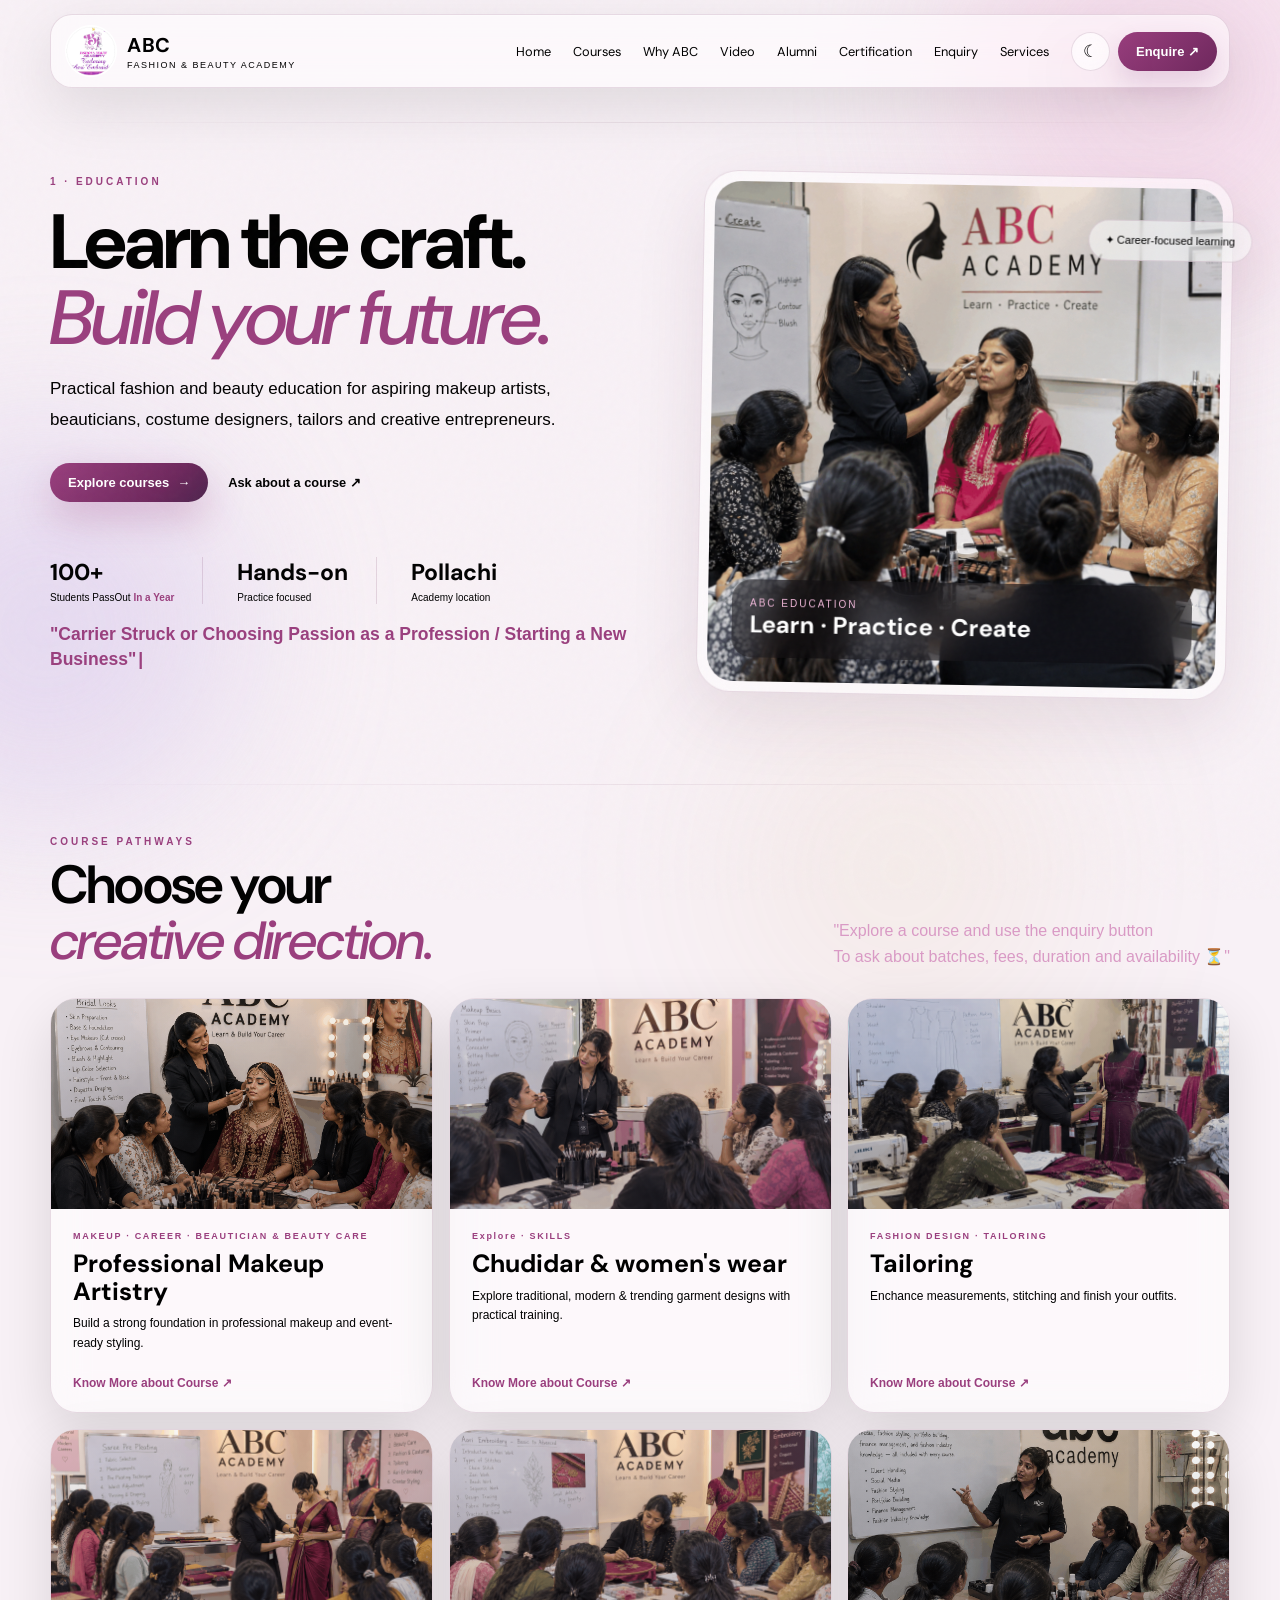
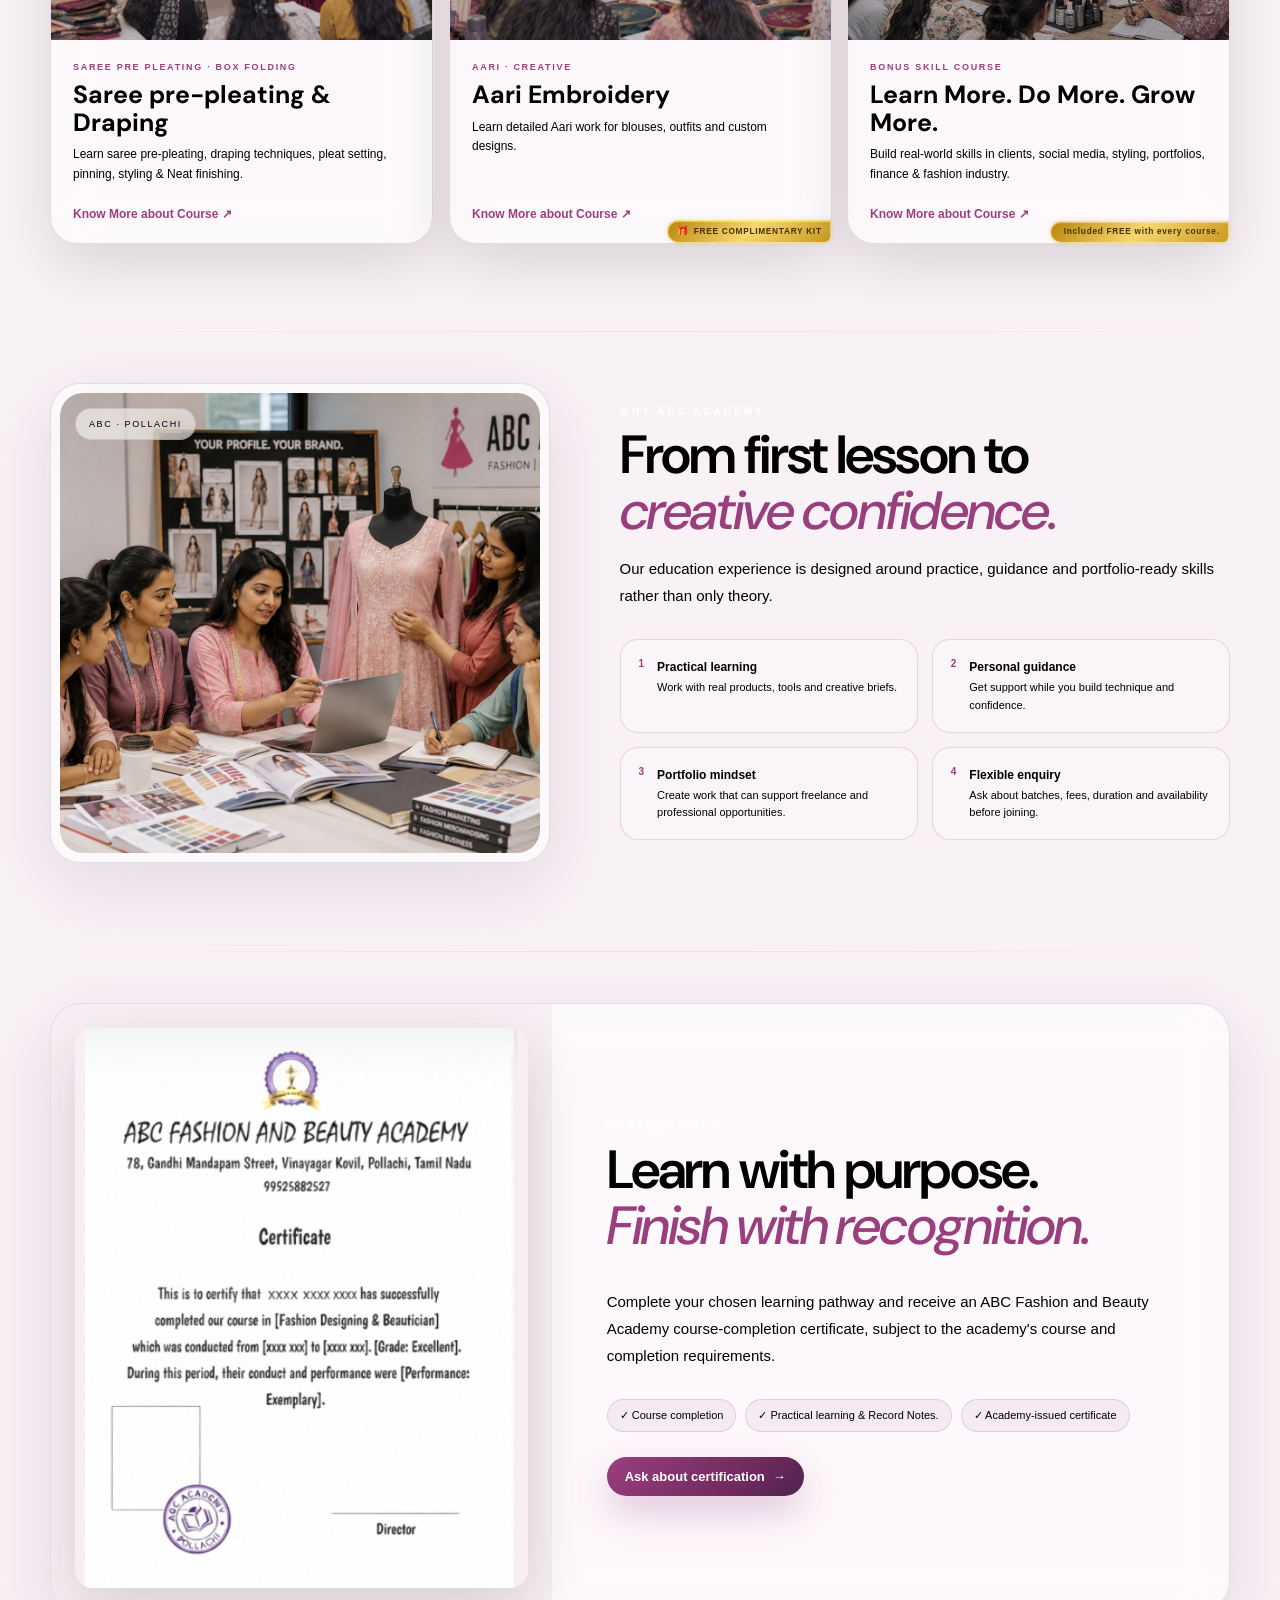
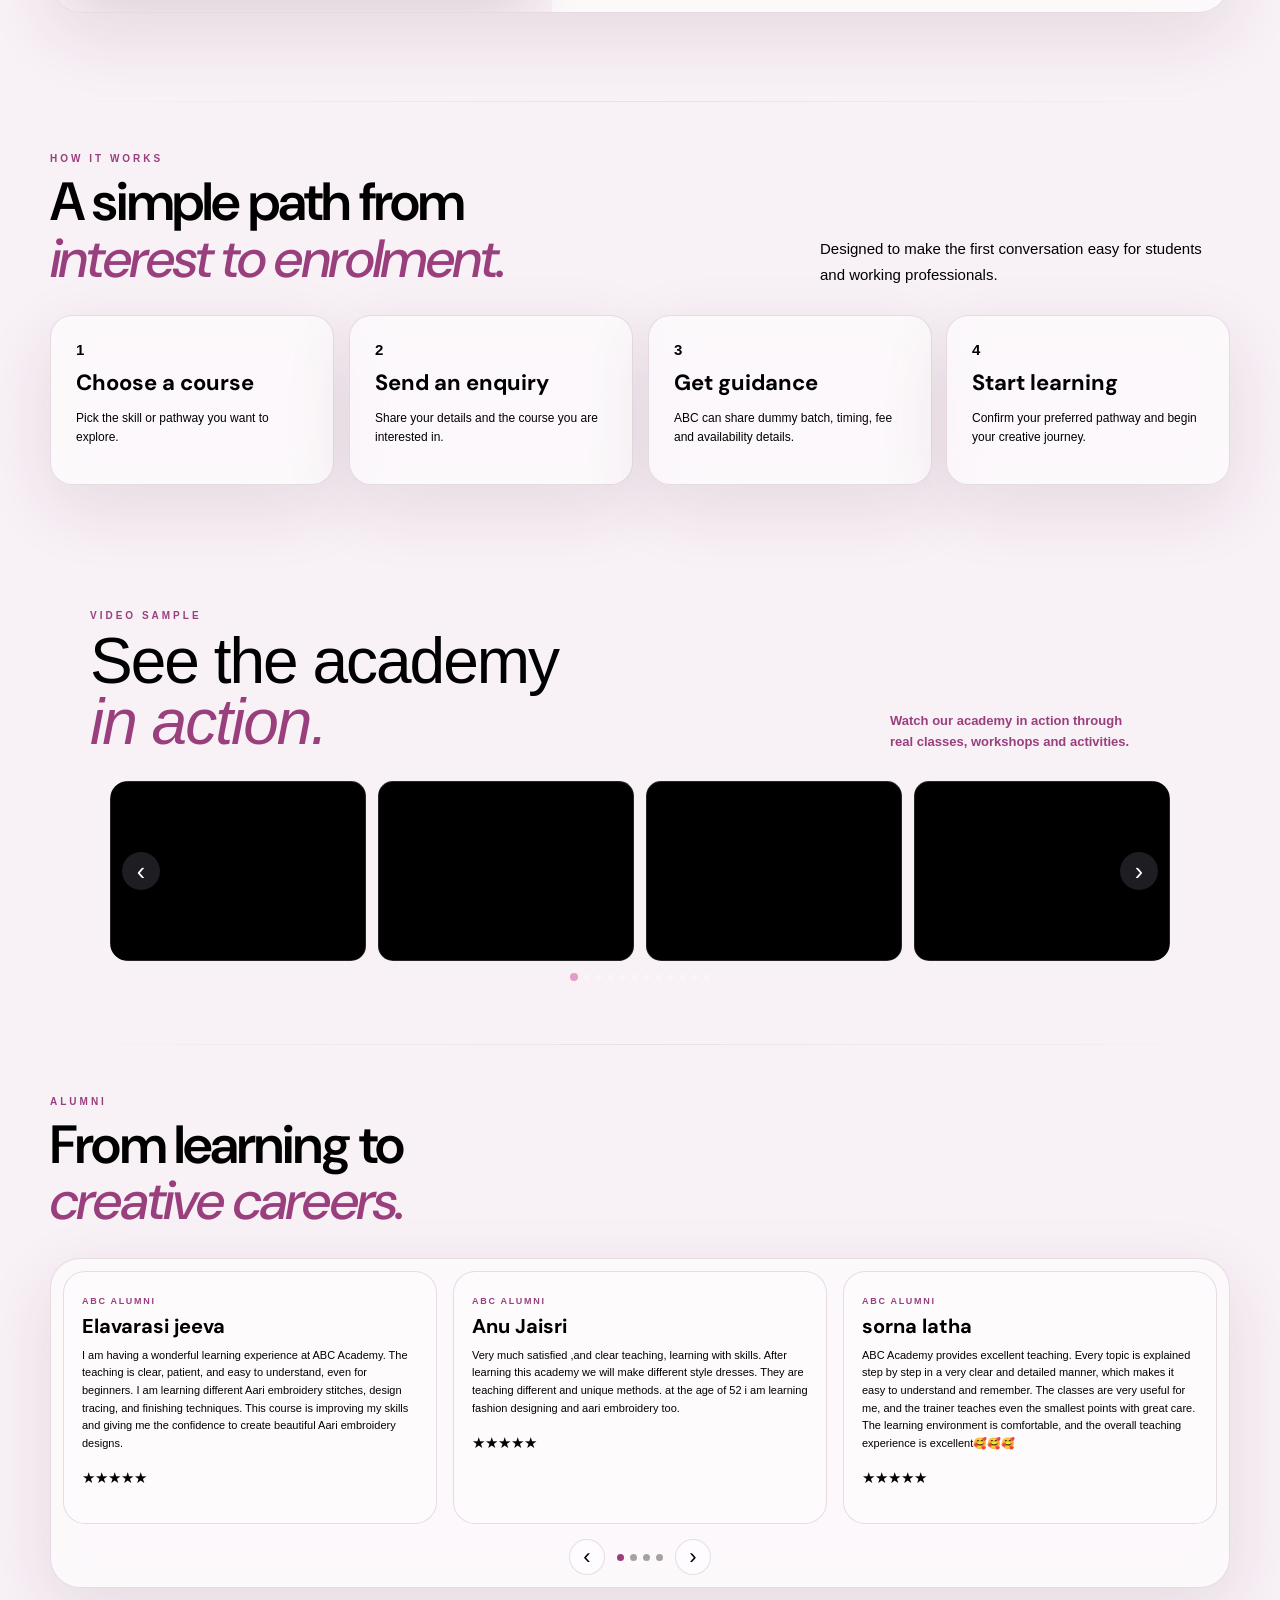
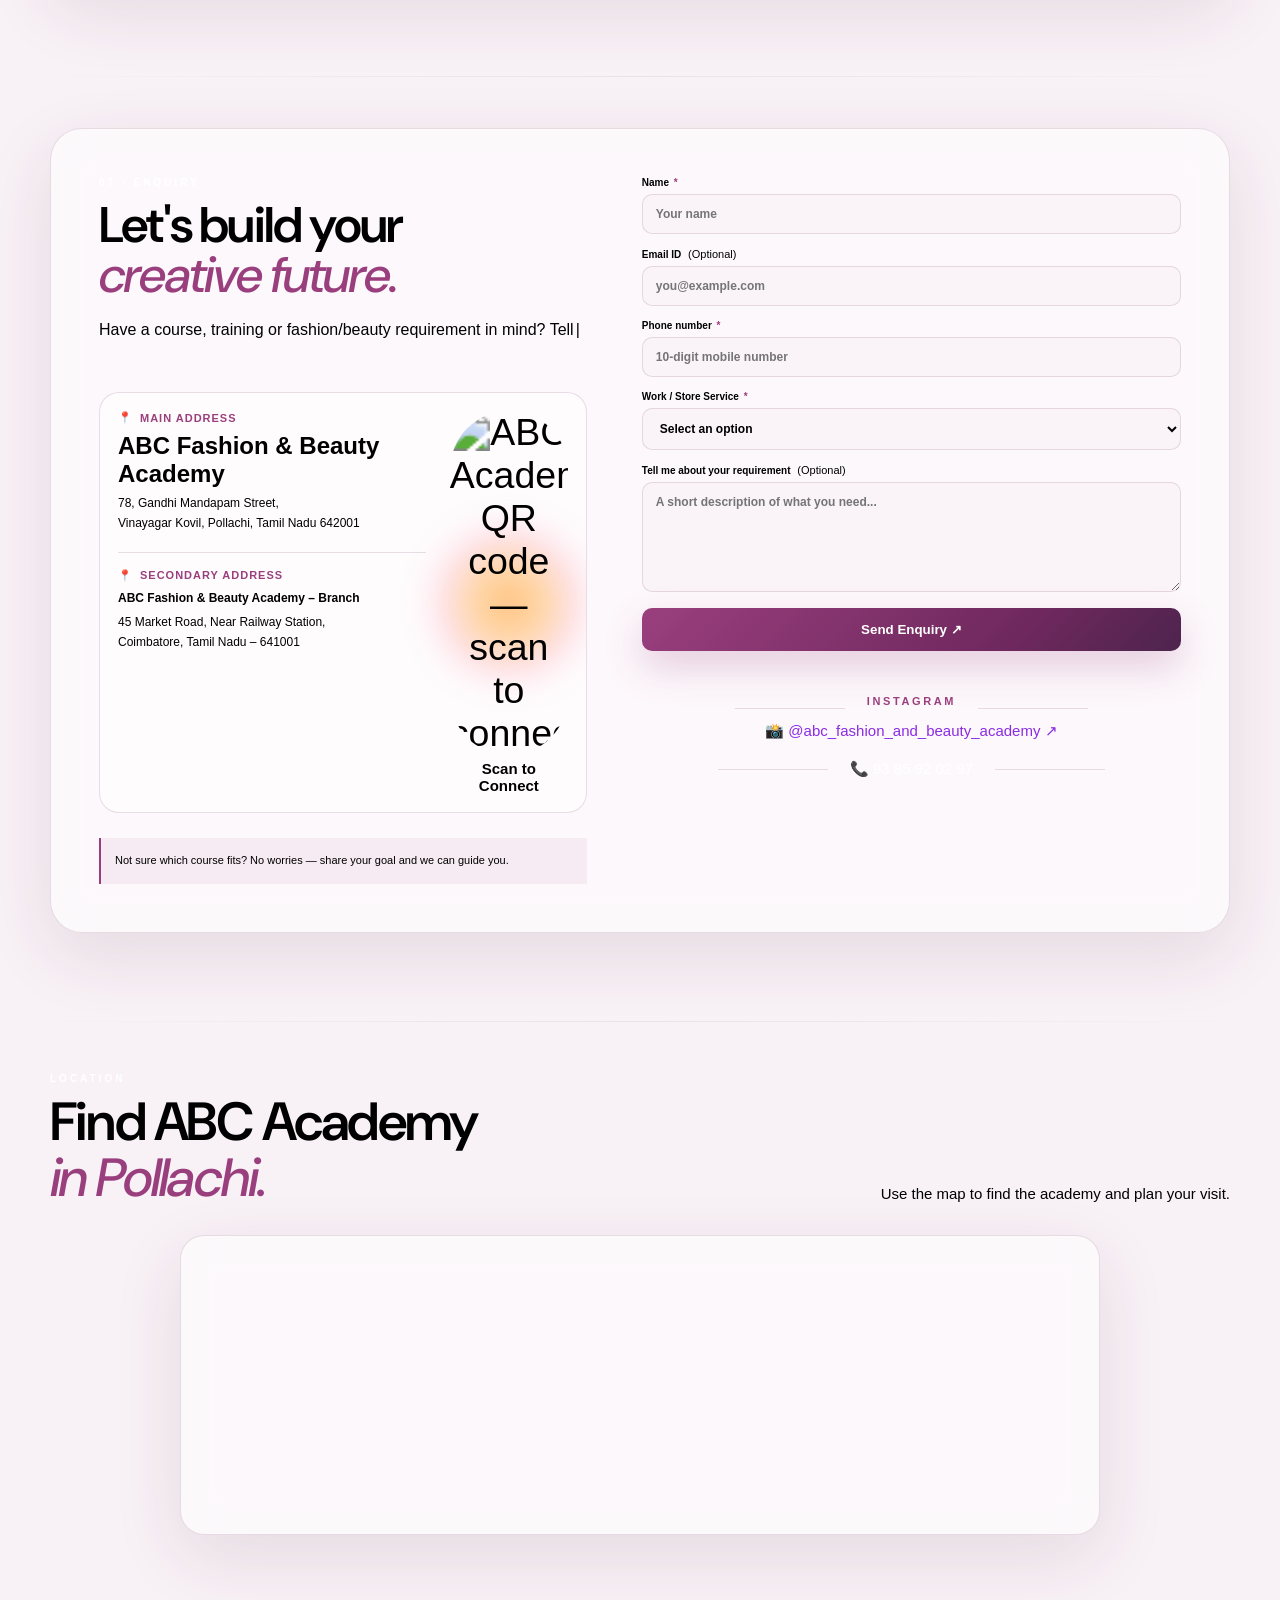
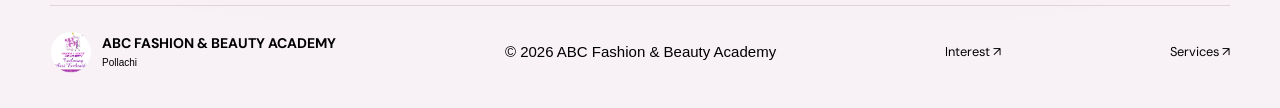
==== education.html @ 19f86902 "Add files via upload" ====
<!DOCTYPE html>
<html lang="en">

<head>
    <meta charset="utf-8" />
    <meta content="width=device-width,initial-scale=1.0" name="viewport" />
    <title>
        ABC Academy | Education &amp; Courses
    </title>
    <meta
        content="ABC Fashion &amp; Beauty Academy education page — courses in makeup, beauty, fashion, tailoring and Aari embroidery."
        name="description" />
    <link href="https://fonts.googleapis.com" rel="preconnect" />
    <link crossorigin="" href="https://fonts.gstatic.com" rel="preconnect" />
    <link
        href="https://fonts.googleapis.com/css2?family=DM+Sans:wght@400;500;600;700&amp;family=Nunito+Sans:wght@400;500;600;700;800&amp;display=swap"
        rel="stylesheet" />
    <link href="assets/style.css" rel="stylesheet" />
    <link href="assets/education.css" rel="stylesheet" />
    <link href="assets/popup.css" rel="stylesheet" />
    <link rel="stylesheet" href="https://cdnjs.cloudflare.com/ajax/libs/animate.css/4.1.1/animate.min.css" />
</head>

<body>
    <div class="orb orb1">
    </div>
    <div class="orb orb2">
    </div>
    <div class="orb orb3">
    </div>
    <div class="grain">
    </div>
    <header class="nav glass">
        <a class="brand" href="index.html">
            <img alt="ABC logo" src="assets/logo.png" />
            <span>
                <b>
                    ABC
                </b>
                <small>
                    FASHION &amp; BEAUTY ACADEMY
                </small>
            </span>
        </a>
        <nav>
            <a href="index.html">
                Home
            </a>
            <a href="#courses">
                Courses
            </a>
            <a href="#why">
                Why ABC
            </a>
            <a href="#video-sample">
                Video
            </a>
            <a href="#alumni">
                Alumni
            </a>
            <a href="#certification">
                Certification
            </a>
            <a href="#enquiry">
                Enquiry
            </a>
            <a href="services.html">
                Services
            </a>
        </nav>
        <div class="nav-tools">
            <button class="theme-btn glass" id="themeToggle">
                ☾
            </button>
            <a class="nav-cta" href="#enquiry">
                Enquire ↗
            </a>
            <button aria-expanded="false" aria-label="Open navigation menu" class="menu" id="menu">
                ☰
            </button>
        </div>
    </header>
    <main>
        <section class="edu-hero section reveal visible">
            <div class="edu-copy">
                <div class="eyebrow" id="edHeroEyebrowText">
                    1 · EDUCATION
                </div>
                <h1 id="edHeroTitleText">
                    Learn the craft.
                    <br />
                    <em>
                        Build your future.
                    </em>
                </h1>
                <p id="edHeroTextText">
                    Practical fashion and beauty education for aspiring makeup artists, beauticians, costume designers,
                    tailors and creative entrepreneurs.
                </p>
                <div class="edu-actions">
                    <a class="btn" href="#courses">
                        Explore courses
                        <span>
                            →
                        </span>
                    </a>
                    <a class="text-link" href="#enquiry">
                        Ask about a course ↗
                    </a>
                </div>
                <div class="edu-stats">
                    <div>
                        <strong>
                            100+
                        </strong>
                        <span>
                            Students PassOut
                        </span> <span style="font-size: x-small;font-weight:bold ;color: #9a3f7e;"> In a Year</span>
                    </div>
                    <div>
                        <strong>
                            Hands-on
                        </strong>
                        <span>
                            Practice focused
                        </span>
                    </div>
                    <div>
                        <strong>
                            Pollachi
                        </strong>
                        <span>
                            Academy location
                        </span>
                    </div>
                </div>

                <h3 class="career-typing-heading" aria-live="polite">
                    <span id="careerTypingText"></span><span class="career-typing-cursor" aria-hidden="true">|</span>
                </h3>
            </div>
            <div class="edu-hero-card glass">
                <div class="edu-image-wrap">
                    <img alt="ABC Academy fashion and beauty mentor" src="assets/learn & practice.png" />
                    <div class="image-caption">
                        <span>
                            ABC EDUCATION
                        </span>
                        <b>
                            Learn · Practice · Create
                        </b>
                    </div>
                </div>
                <div class="floating-chip glass">
                    ✦ Career-focused learning
                </div>
            </div>
        </section>
        <section class="section reveal" id="courses">
            <div class="section-head">
                <div>
                    <div class="eyebrow" id="edCourseEyebrowText">
                        COURSE PATHWAYS
                    </div>
                    <h2 id="edCourseTitleText">
                        Choose your
                        <br />
                        <em>
                            creative direction.
                        </em>
                    </h2>
                </div>


                <div class="typing-text">
                    <span id="typing"></span><span class="cursor">"Explore a course and use the enquiry button <br> To
                        ask
                        about batches, fees, duration and availability ⏳"</span>
                </div>
            </div>
            <div class="course-grid" id="courseGrid">
                <article class="course-card glass popup-card scroll-card"
                    data-carousel-images="assets/bridal looks-Ed.png|assets/MakeUp-ED.png|assets/academy-fashion-class.jpg">
                    <div class="course-image">
                        <img alt="Professional Makeup Artistry" loading="lazy" src="assets/bridal looks-Ed.png" />
                    </div>
                    <div class="course-body">
                        <span>
                            MAKEUP · CAREER · BEAUTICIAN & BEAUTY CARE
                        </span>
                        <h3>
                            Professional Makeup Artistry
                        </h3>
                        <p>
                            Build a strong foundation in professional makeup and event-ready styling.
                        </p>
                        <a href="https://wa.me/919385920297?text=Hi%20ABC%20Fashion%20%26%20Beauty%20Academy%2C%20I%20would%20like%20to%20enquire%20about%20the%20course%20Professional%20Makeup%20Artistry."
                            target="_blank">
                            Know More about Course ↗
                        </a>
                    </div>
                    <div class="popup-data" hidden="">
                        <p>
                            ✨ ABC FASHION & BEAUTY ACADEMY ✨
                            💄 BEAUTICIAN COURSE – LEVEL-WISE STRUCTURE 💄

                            Learn Beauty Services, Bridal Mehendi, Hair Styling, Saree Styling & Bridal Makeup from
                            basic to advanced level with practical, step-by-step training.

                            🌸 LEVEL 1 – BASIC BEAUTY SERVICES & BRIDAL MEHENDI

                            Beauty Services
                            • Facial
                            • Threading
                            • Manicure & Pedicure
                            • Waxing
                            • Basic Beauty Techniques
                            • Product & Client Handling

                            Bridal Mehendi
                            • Basic Mehendi Techniques
                            • Basic Patterns & Bridal Elements
                            • Design Practice
                            • Bridal Design Basics

                            🎁 Complimentary: Basic Hair Spa
                            🎯 Goal: Build strong fundamentals in beauty services and bridal mehendi.

                            ✂️ LEVEL 2 – HAIR CUTTING & HAIR STYLING

                            • Baby, Mushroom & Straight Cuts
                            • U, V, Layer & Feather Cuts
                            • Hair Theory & Sectioning
                            • Tool Handling
                            • Dummy & Hands-on Practice
                            • Real Hair Demonstration

                            🎯 Goal: Learn professional hair cutting and styling techniques.

                            👗 LEVEL 3 – SAREE PRE-PLEATING

                            • Saree Pre-Pleating
                            • Pleat Setting
                            • Box Folding
                            • Saree Knowledge
                            • Professional Finishing
                            • Practical Training

                            🎁 Complimentary: Self-Draping & Basic Body Gestures
                            🎯 Goal: Learn neat and professional saree styling.

                            💇‍♀️ LEVEL 4 – BRIDAL HAIR DOS

                            • Bridal Hair Preparation
                            • Traditional & Modern Hairdos
                            • Bun & Braiding Techniques
                            • Hair Accessories & Flower Placement
                            • Bridal Hair Decoration
                            • Hands-on Practice

                            🎯 Goal: Create elegant bridal hairstyles and hairdos.

                            👰 LEVEL 5 – BRIDAL MAKEUP

                            • Basic to Advanced Bridal Makeup
                            • Skin & Base Preparation
                            • Face Correction & Contouring
                            • Eye, Brow & Lip Makeup
                            • Traditional & Modern Bridal Looks
                            • Product & Tool Knowledge
                            • Hands-on Practice

                            🎭 Additional: Theatre & Stage Makeup

                            🎯 Goal: Learn complete professional bridal makeup techniques.

                            ✨ LEARN • PRACTICE • MASTER ✨

                            Theory + Live Demo + Dummy Practice + Hands-on Training

                            Basic → Intermediate → Advanced
                        </p>
                    </div>
                </article>
                <article class="course-card glass popup-card scroll-card"
                    data-carousel-images="assets/MakeUp-ED.png|assets/bridal looks-Ed.png|assets/Aari Image -ED.png">
                    <div class="course-image">
                        <img alt="Beautician &amp; Beauty Care" loading="lazy" src="assets/MakeUp-ED.png" />
                    </div>
                    <div class="course-body">
                        <span>
                            Explore · SKILLS
                        </span>
                        <h3>
                            Chudidar & women's wear
                        </h3>
                        <p>
                            Explore traditional, modern & trending garment designs with practical training.
                        </p>
                        <a href="https://wa.me/919385920297?text=Hi%20ABC%20Fashion%20%26%20Beauty%20Academy%2C%20I%20would%20like%20to%20enquire%20about%20the%20course%20Beautician%20%26%20Beauty%20Care."
                            target="_blank">
                            Know More about Course ↗
                        </a>
                    </div>
                    <div class="popup-data" hidden="">
                        <p>
                            ✨ ABC FASHION & BEAUTY ACADEMY ✨
                            👗 FASHION DESIGNING & TAILORING – GARMENT DESIGNING 👗

                            Explore traditional, modern & trending garment designs with practical training.

                            👗 DESIGN & GARMENT SEGMENTS

                            • Chudidar
                            • Different Neck Designs
                            • Trending Neck Variations
                            • Design Add-ons & Variations
                            • Proper Cutting & Construction
                            • Fitting & Finishing

                            👚 OTHER GARMENTS

                            • Long Frocks
                            • Maxi Dresses
                            • Kids Wear
                            • Traditional & Modern Women's Wear
                            • Pattern, Cutting & Stitching
                            • Finishing Techniques

                            👧 KIDS TRADITIONAL WEAR

                            • Pattu Pavadai
                            • Proper Measurements & Fitting
                            • Traditional Styling
                            • Neat Finishing

                            💎 WHAT MAKES OUR TRAINING DIFFERENT?

                            Learn • Design • Cut • Stitch • Fit • Finish

                            🎯 Goal: Learn practical tailoring and fashion designing skills to confidently create
                            garments for today's fashion trends.
                        </p>
                    </div>
                </article>
                <article class="course-card glass popup-card scroll-card"
                    data-carousel-images="assets/Talioring -ED.png|assets/academy-tailoring.jpg|assets/academy-fashion-class.jpg">
                    <div class="course-image">
                        <img alt="Costume Designing" loading="lazy" src="assets/Talioring -ED.png" />
                    </div>
                    <div class="course-body">
                        <span>
                            FASHION DESIGN · TAILORING
                        </span>
                        <h3>
                            Tailoring
                        </h3>
                        <p>
                            Enchance measurements, stitching and finish your outfits.
                        </p>
                        <a href="https://wa.me/919385920297?text=Hi%20ABC%20Fashion%20%26%20Beauty%20Academy%2C%20I%20would%20like%20to%20enquire%20about%20the%20course%20Costume%20Designing."
                            target="_blank">
                            Know More about Course ↗
                        </a>
                    </div>
                    <div class="popup-data" hidden="">
                        <p>
                            ✨ ABC FASHION & BEAUTY ACADEMY ✨
                            👗 FASHION DESIGNING & TAILORING COURSE 👗
                            Learn Fashion Designing and Tailoring from basic to advanced level with practical,
                            step-by-step training.

                            🧵 LEVEL 1 – BASIC TAILORING
                            • Sewing Machine Handling
                            • Basic Measurements
                            • Cutting & Stitching
                            • Basic Garment Construction
                            • Neat Finishing
                            🎯 Goal: Learn to confidently handle a sewing machine and make basic garments.

                            👗 LEVEL 2 – TOP, CHURIDAR & BOTTOM DESIGNING
                            • Churidar Cutting & Stitching
                            • Different Top Designs
                            • Straight Pant & Normal Pant
                            • Palazzo & Cigarette Pant
                            • Gathering Pant & Patiala
                            • Measurements, Fitting & Finishing
                            🎯 Goal: Learn to create different top, churidar and bottom styles.

                            👚 LEVEL 3 – BLOUSE DESIGNING
                            • Blouse Measurements & Formulas
                            • Basic Drafting & Cutting
                            • Blouse Construction
                            • Different Neck & Sleeve Designs
                            • Princess Cut
                            • Fitting & Finishing
                            • Practice of 10+ Blouse Designs
                            🎯 Goal: Learn complete blouse making from measurement to finishing.

                            👑 LEVEL 4 – ADVANCED BLOUSE & MODERN DESIGNING
                            • Advanced Blouse Designs
                            • Katori & Princess Cut
                            • Modern Neck & Sleeve Designs
                            • Advanced Fitting & Finishing
                            • Corset & Blazer
                            • Shirt & Modern Top Designing
                            • Contemporary Costume Designs
                            🎯 Goal: Learn advanced blouse and modern costume designing.

                            🌟 LEVEL 5 – ADVANCED FASHION DESIGNING
                            • Advanced Costume Designing
                            • Corset, Blazer & Shirt Designing
                            • Modern Top Designing
                            • Advanced Pattern Making
                            • Advanced Cutting & Stitching
                            • Creative Design Development
                            • Professional Finishing
                            🎯 Goal: Develop the skills to independently create advanced garments and modern designs.

                            ✨ Learn • Practice • Design • Create ✨
                        </p>
                    </div>
                </article>
                <article class="course-card glass popup-card scroll-card"
                    data-carousel-images="assets/PP-ED.png|assets/overallAbc.png|assets/academy-fashion-class.jpg">
                    <div class="course-image">
                        <img alt="Tailoring &amp; Garment Making" loading="lazy" src="assets/PP-ED.png" />
                    </div>
                    <div class="course-body">
                        <span>
                            SAREE PRE PLEATING · BOX FOLDING
                        </span>
                        <h3>
                            Saree pre-pleating & Draping
                        </h3>
                        <p>
                            Learn saree pre-pleating, draping techniques, pleat setting, pinning, styling & Neat
                            finishing.
                        </p>
                        <a href="https://wa.me/919385920297?text=Hi%20ABC%20Fashion%20%26%20Beauty%20Academy%2C%20I%20would%20like%20to%20enquire%20about%20the%20course%20Tailoring%20%26%20Garment%20Making."
                            target="_blank">
                            Know More about Course ↗
                        </a>
                    </div>
                    <div class="popup-data" hidden="">
                        <p>
                            ✨ ABC FASHION & BEAUTY ACADEMY ✨
                            👗 SAREE PRE-PLEATING COURSE 👗

                            Learn professional Saree Styling & Pre-Pleating with practical, step-by-step training.

                            🌸 LEVEL 1 – BASIC SAREE PRE-PLEATING
                            ⏳ Duration: 5 Days
                            • Basic Pre-Pleating
                            • Box Folding
                            • Saree Handling & Care
                            • Basic Saree Selection
                            • Practical Practice
                            🎁 Self-Draping & Personal Styling
                            🎯 Goal: Learn saree pre-pleating for personal use.

                            🌺 LEVEL 2 – PROFESSIONAL SAREE PRE-PLEATING
                            ⏳ Duration: 6–7 Days
                            • Advanced Pre-Pleating
                            • Fluffy Pleat Technique
                            • Fabric & Saree Selection
                            • Professional Finishing
                            • Client Handling
                            • Saree Presentation
                            • Hands-on Practice
                            🎯 Goal: Learn professional saree pre-pleating for clients.

                            ✨ COURSE STRUCTURE
                            Level 1 – 5 Days | Basic & Personal Styling
                            Level 2 – 6–7 Days | Professional & Client Styling

                            ✨ Learn • Practice • Style • Master ✨
                        </p>
                    </div>
                </article>

                <article class="course-card glass popup-card scroll-card"
                    data-carousel-images="assets/Aari Image -ED.png|assets/aari 2.png|assets/aari 2.png">

                    <div class="offer-badge">
                        <span class="offer-star">🎁</span>
                        <span>FREE COMPLIMENTARY KIT</span>
                    </div>



                    <div class="course-image">
                        <img alt="Aari Embroidery" loading="lazy" src="assets/Aari Image -ED.png" />
                    </div>

                    <div class="course-body">

                        <span>
                            AARI · CREATIVE
                        </span>

                        <h3>
                            Aari Embroidery
                        </h3>

                        <p>
                            Learn detailed Aari work for blouses,
                            outfits and custom designs.
                        </p>

                        <a href="https://wa.me/919385920297?text=Hi%20ABC%20Fashion%20%26%20Beauty%20Academy%2C%20I%20would%20like%20to%20enquire%20about%20the%20course%20Aari%20Embroidery."
                            target="_blank">
                            Know More about Course ↗
                        </a>

                    </div>

                    <div class="popup-data" hidden>
                        <p>
                            ✨ ABC FASHION & BEAUTY ACADEMY ✨
                            🌸 AARI EMBROIDERY – BASIC TO ADVANCED 🌸
                            🗓️ Duration: 40 Days

                            Learn Aari Embroidery advanced level with 100% hands-on practical training.

                            🧵 WHAT YOU WILL LEARN • Advanced Aari Stitches & Techniques.

                            • Thread, Bead & Stone Work
                            • Zardosi & Cut Work
                            • Sequin & Decorative Work
                            • Bridal Embroidery
                            • Designer Blouse Embroidery
                            • Design Tracing & Placement
                            • Design Combination & Neat Finishing
                            • Advanced Bridal Blouse Work's

                            👩‍🎨 PRACTICAL TRAINING Learn every technique step-by-step through direct practice at the
                            academy.
                            🎁 COMPLIMENTARY MATERIALS practice materials will be provided by the academy.
                            ✨ SPECIAL FOCUS Learn how to plan, design and create work your Own Aari blouse, Bridal Aari
                            blouse, including
                            material selection, design placement and finishing.

                            🌟 WHO CAN JOIN?

                            ✔️ Beginners.
                            ✔️ Students.
                            ✔️ Housewives.
                            ✔️ Tailors.
                            ✔️ Boutique Owners.
                            ✔️ Anyone wanting to learn advanced Aari work.
                            ✔️ Fashion enthusiast.
                            💼 AFTER THE COURSE Use your skills for blouse designing, boutique work, customized orders,
                            home-based work and freelance embroidery.

                            ✨ Learn • Practice • Create • Grow ✨
                        </p>
                    </div>

                </article>

                <article class="course-card glass popup-card scroll-card"
                    data-carousel-images="assets/Addons.png|assets/academy-fashion-class.jpg|assets/overallAbc.png">
                    <div class="offer-badge">
                        <span class="offer-star"></span>
                        <span>Included FREE with every course.</span>
                    </div>
                    <div class="course-image">
                        <img alt="YouTube &amp; Creator Styling" loading="lazy" src="assets/Addons.png" />
                    </div>
                    <div class="course-body">
                        <span>
                            BONUS SKILL COURSE
                        </span>
                        <h3>
                            Learn More. Do More. Grow More.
                        </h3>
                        <p>
                            Build real-world skills in clients, social media, styling, portfolios, finance & fashion
                            industry.
                        </p>
                        <a href="https://wa.me/919385920297?text=Hi%20ABC%20Fashion%20%26%20Beauty%20Academy%2C%20I%20would%20like%20to%20enquire%20about%20the%20course%20YouTube%20%26%20Creator%20Styling."
                            target="_blank">
                            Know More about Course ↗
                        </a>
                    </div>
                    <div class="popup-data" hidden="">
                        <p>
                            Get practical skills in client handling, social media, fashion styling, portfolio building,
                            finance management, and fashion industry knowledge — all included with every course.

                        </p>
                    </div>
                </article>
            </div>
        </section>
        <section class="section why reveal" id="why">
            <div class="why-image glass">
                <img alt="Students learning fashion design at ABC Academy" id="edWhyImage"
                    src="assets/academy-fashion-class.jpg" />
                <div class="why-badge glass">
                    ABC · POLLACHI
                </div>
            </div>
            <div class="why-copy">
                <div class="eyebrow" id="edWhyEyebrowText">
                    WHY ABC ACADEMY
                </div>
                <h2 id="edWhyTitleText">
                    From first lesson to
                    <br />
                    <em>
                        creative confidence.
                    </em>
                </h2>
                <p id="edWhyTextText">
                    Our education experience is designed around practice, guidance and portfolio-ready skills rather
                    than only theory.
                </p>
                <div class="benefit-list" id="benefitList">
                    <div>
                        <b>
                            1
                        </b>
                        <span>
                            <strong>
                                Practical learning
                            </strong>
                            Work with real products, tools and creative briefs.
                        </span>
                    </div>
                    <div>
                        <b>
                            2
                        </b>
                        <span>
                            <strong>
                                Personal guidance
                            </strong>
                            Get support while you build technique and confidence.
                        </span>
                    </div>
                    <div>
                        <b>
                            3
                        </b>
                        <span>
                            <strong>
                                Portfolio mindset
                            </strong>
                            Create work that can support freelance and professional opportunities.
                        </span>
                    </div>
                    <div>
                        <b>
                            4
                        </b>
                        <span>
                            <strong>
                                Flexible enquiry
                            </strong>
                            Ask about batches, fees, duration and availability before joining.
                        </span>
                    </div>
                </div>
            </div>
        </section>
        <section class="section certification reveal" id="certification">
            <div class="certification-card glass">
                <div class="certificate-visual">
                    <img alt="ABC Fashion and Beauty Academy course completion certificate"
                        src="assets/certificates.png" />
                </div>
                <div class="certificate-copy">
                    <div class="eyebrow">
                        CERTIFICATION
                    </div>
                    <h2>
                        Learn with purpose.
                        <br />
                        <em>
                            Finish with recognition.
                        </em>
                    </h2>
                    <p>
                        Complete your chosen learning pathway and receive an ABC Fashion and Beauty Academy
                        course-completion certificate, subject to the academy's course and completion requirements.
                    </p>
                    <div class="certificate-points">
                        <span>
                            ✓ Course completion
                        </span>
                        <span>
                            ✓ Practical learning & Record Notes.
                        </span>
                        <span>
                            ✓ Academy-issued certificate
                        </span>
                    </div>
                    <a class="btn" href="#enquiry">
                        Ask about certification
                        <span>
                            →
                        </span>
                    </a>
                </div>
            </div>
        </section>
        <section class="section process reveal">
            <div class="section-head">
                <div>
                    <div class="eyebrow" id="edProcessEyebrowText">
                        HOW IT WORKS
                    </div>
                    <h2 id="edProcessTitleText">
                        A simple path from
                        <br />
                        <em>
                            interest to enrolment.
                        </em>
                    </h2>
                </div>
                <p id="edProcessDescText">
                    Designed to make the first conversation easy for students and working professionals.
                </p>
            </div>
            <div class="process-grid" id="processGrid">
                <article class="glass scroll-card animate__heartBeat">
                    <b>
                        1
                    </b>
                    <h3>
                        Choose a course
                    </h3>
                    <p>
                        Pick the skill or pathway you want to explore.
                    </p>
                </article>
                <article class="glass scroll-card">
                    <b>
                        2
                    </b>
                    <h3>
                        Send an enquiry
                    </h3>
                    <p>
                        Share your details and the course you are interested in.
                    </p>
                </article>
                <article class="glass scroll-card">
                    <b>
                        3
                    </b>
                    <h3>
                        Get guidance
                    </h3>
                    <p>
                        ABC can share dummy batch, timing, fee and availability details.
                    </p>
                </article>
                <article class="glass scroll-card">
                    <b>
                        4
                    </b>
                    <h3>
                        Start learning
                    </h3>
                    <p>
                        Confirm your preferred pathway and begin your creative journey.
                    </p>
                </article>
            </div>
        </section>


        <section class="video-sample-section">

            <div class="video-section-header">
                <div>
                    <span class="eyebrow" style="color:#9a3f7e">VIDEO SAMPLE</span>

                    <h2 style="color: #000;">
                        See the academy<br>
                        <em style="color: #9a3f7e;">in action.</em>
                    </h2>
                </div>

                <p style="color:#9a3f7e;font-weight:bold">
                    Watch our academy in action through<br>
                    real classes, workshops and activities.
                </p>
            </div>


            <!-- VIDEO CAROUSEL -->
            <div class="video-carousel">

                <button class="video-arrow video-prev" aria-label="Previous">
                    ‹
                </button>

                <div class="video-viewport">

                    <div class="video-track">

                        <div class="video-card">
                            <video autoplay muted loop playsinline preload="auto">
                                <source src="Videos/12f19fa534ab438eb0c47d82778df31c.mp4" type="video/mp4">
                            </video>


                        </div>


                        <div class="video-card">
                            <video autoplay muted loop playsinline preload="auto">
                                <source src="Videos/278241477f924382b1a61113437102c3.mp4" type="video/mp4">
                            </video>


                        </div>


                        <div class="video-card">
                            <video autoplay muted loop playsinline preload="auto">
                                <source src="Videos/45b6816ce1a9436480068ccadbfb47b8(1).mp4" type="video/mp4">
                            </video>


                        </div>


                        <div class="video-card">
                            <video autoplay muted loop playsinline preload="auto">
                                <source src="Videos/558dab3f39974762aa0f8d9621b0f264.mp4" type="video/mp4">
                            </video>


                        </div>


                        <div class="video-card">
                            <video autoplay muted loop playsinline preload="auto">
                                <source src="Videos/5b05b2c1645b4b0c84a7103160083d14.mp4" type="video/mp4">
                            </video>


                        </div>


                        <div class="video-card">
                            <video autoplay muted loop playsinline preload="auto">
                                <source src="Videos/7c98c581494843b2a964936b15eb12b5.mp4" type="video/mp4">
                            </video>


                        </div>


                        <div class="video-card">
                            <video autoplay muted loop playsinline preload="auto">
                                <source src="Videos/d69def738d524cc79903093c4dcd9b47.mp4" type="video/mp4">
                            </video>


                        </div>


                        <div class="video-card">
                            <video autoplay muted loop playsinline preload="auto">
                                <source src="Videos/VID-20260916-WA0010(1).mp4" type="video/mp4">
                            </video>
                        </div>

                        <div class="video-card">
                            <video autoplay muted loop playsinline preload="auto">
                                <source src="Videos/VID-20260917-WA0055.mp4" type="video/mp4">
                            </video>
                        </div>

                        <div class="video-card">
                            <video autoplay muted loop playsinline preload="auto">
                                <source src="Videos/VID-20260917-WA0015(1).mp4" type="video/mp4">
                            </video>
                        </div>

                        <div class="video-card">
                            <video autoplay muted loop playsinline preload="auto">
                                <source src="Videos/VID-20260917-WA0040.mp4" type="video/mp4">
                            </video>
                        </div>

                        <div class="video-card">
                            <video autoplay muted loop playsinline preload="auto">
                                <source src="Videos/VID-20260917-WA0055.mp4" type="video/mp4">
                            </video>
                        </div>

                        <div class="video-card">
                            <video autoplay muted loop playsinline preload="auto">
                                <source src="Videos/VID-20260917-WA0059.mp4" type="video/mp4">
                            </video>
                        </div>
                        <div class="video-card">
                            <video autoplay muted loop playsinline preload="auto">
                                <source src="Videos/VID-20260917-WA0061.mp4" type="video/mp4">
                            </video>
                        </div>
                        <div class="video-card">
                            <video autoplay muted loop playsinline preload="auto">
                                <source src="Videos/VID-20260918-WA0000.mp4" type="video/mp4">
                            </video>
                        </div>

                    </div>

                </div>

                <button class="video-arrow video-next" aria-label="Next">
                    ›
                </button>

            </div>
            <!-- DOTS -->
            <div class="video-dots"></div>

        </section>

        </section>

        <section class="section alumni-section reveal" id="alumni">
            <div class="section-head">
                <div>
                    <div class="eyebrow" id="edAlumniEyebrowText">
                        ALUMNI
                    </div>
                    <h2 id="edAlumniTitleText">
                        From learning to
                        <br />
                        <em>
                            creative careers.
                        </em>
                    </h2>
                </div>

            </div>
            <div class="alumni-carousel glass">
                <div class="alumni-track" id="alumniTrack">
                    <article class="alumni-card">
                        <!-- <img alt="Ananya S." src="assets/profile 1.png" /> -->
                        <div>
                            <span>
                                ABC ALUMNI
                            </span>
                            <h3>
                                Elavarasi jeeva
                            </h3>
                            <p>
                                I am having a wonderful learning experience at ABC Academy. The teaching is clear,
                                patient, and easy to understand, even for beginners. I am learning different Aari
                                embroidery stitches, design tracing, and finishing techniques. This course is improving
                                my skills and giving me the confidence to create beautiful Aari embroidery designs.
                            </p>
                            <br>
                            <div class="star-rating">
                                ★★★★★
                            </div>
                        </div>
                    </article>
                    <article class="alumni-card">
                        <!-- <img alt="Keerthana R." src="assets/profile 2.png" /> -->
                        <div>
                            <span>
                                ABC ALUMNI
                            </span>
                            <h3>
                                Anu Jaisri
                            </h3>

                            <p>
                                Very much satisfied ,and clear teaching, learning with skills. After learning this
                                academy we will make different style dresses. They are teaching different and unique
                                methods. at the age of 52 i am learning fashion designing and aari embroidery too.
                            </p>
                            <br>
                            <div class="star-rating">
                                ★★★★★
                            </div>
                        </div>
                    </article>
                    <article class="alumni-card">
                        <!-- <img alt="Pavithra M." src="assets/profile 3.png" /> -->
                        <div>
                            <span>
                                ABC ALUMNI
                            </span>
                            <h3>
                                sorna latha
                            </h3>
                            <p>
                                ABC Academy provides excellent teaching. Every topic is explained step by step in a very
                                clear and detailed manner, which makes it easy to understand and remember. The classes
                                are very useful for me, and the trainer teaches even the smallest points with great
                                care. The learning environment is comfortable, and the overall teaching experience is
                                excellent🥰🥰🥰
                            </p>
                            <br>
                            <div class="star-rating">
                                ★★★★★
                            </div>
                        </div>
                    </article>
                    <article class="alumni-card">
                        <!-- <img alt="Harini K." src="assets/profile 1.png" /> -->
                        <div>
                            <span>
                                ABC ALUMNI
                            </span>
                            <h3>

                                Jayachitra Vimala
                            </h3>

                            <p>
                                In abc academy I am Frist tailor class stating level tha stitching and cutting class
                                joining tha one of step stitching on tha class. Very line stitching note mam, my mistake
                                cross tha next pcs.But more 3 months basic class complete need tha stitching and cutting
                                very useful class and sucessful class basic class completed. Very week wonderful day on
                                class. My guide tha sadhana mam. Next second class join tha class useful class. Thank
                                you so much mam.
                            </p>
                            <br>
                            <div class="star-rating">
                                ★★★★★
                            </div>
                        </div>
                    </article>
                    <article class="alumni-card">
                        <!-- <img alt="Nivetha P." src="assets/profile 3.png" /> -->
                        <div>
                            <span>
                                ABC ALUMNI
                            </span>
                            <h3>
                                paramesh paramesh
                            </h3>
                            <p>
                                Really learned saree pre pleating very well...they teach very kindly at the same time
                                perfectly... good experience nd my mom blouse stiched very well..my mom satisfied..
                            </p>
                            <br>
                            <div class="star-rating">
                                ★★★★★
                            </div>
                        </div>
                    </article>


                    <article class="alumni-card">
                        <!-- <img alt="Nivetha P." src="assets/profile 3.png" /> -->
                        <div>
                            <span>
                                ABC ALUMNI
                            </span>
                            <h3>
                                Arputha
                            </h3>
                            <p>
                                Really a comfortable place to learn and helps involve in a friendly relationship with
                                our colleges. The best place to gain knowledge more than expected. 🤩
                            </p>
                            <br>
                            <div class="star-rating">
                                ★★★★★
                            </div>
                        </div>
                    </article>
                </div>
                <div class="alumni-controls">
                    <button aria-label="Previous alumni" id="alumniPrev">
                        ‹
                    </button>
                    <div id="alumniDots">
                        <button class="active" data-ai="0">
                        </button>
                        <button data-ai="1">
                        </button>
                        <button data-ai="2">
                        </button>
                    </div>
                    <button aria-label="Next alumni" id="alumniNext">
                        ›
                    </button>
                </div>
            </div>
        </section>
        <section class="section form-section reveal" id="enquiry">
            <div class="form-card glass">
                <div class="form-copy">
                    <div class="eyebrow" id="edEnquiryEyebrowText">
                        07 · ENQUIRY
                    </div>
                    <h2 id="edEnquiryTitleText">
                        Let's build your
                        <br />
                        <em>
                            creative future.
                        </em>
                    </h2>
                    <p class="typing-text">
                        <span id="typingText"></span><span class="cursor">|</span>
                    </p>
                    <div class="academy-location-block" aria-label="ABC Academy addresses and QR code">
                        <div class="academy-location-addresses">
                            <div class="academy-address academy-main-address">
                                <div class="address-label"><span>📍</span> Main Address</div>
                                <h3>ABC Fashion &amp; Beauty Academy</h3>
                                <p>78, Gandhi Mandapam Street,<br>Vinayagar Kovil, Pollachi, Tamil Nadu 642001</p>
                            </div>
                            <div class="academy-address academy-secondary-address">
                                <div class="address-label"><span>📍</span> Secondary Address</div>
                                <h6>ABC Fashion &amp; Beauty Academy – Branch</h6>
                                <p>45 Market Road, Near Railway Station,<br>Coimbatore, Tamil Nadu – 641001</p>
                            </div>
                        </div>
                        <div class="academy-qr qr-wrapper">
                            <img src="/ABC_Academy_Final_Site/assets/ABC Fashion & Beauty Academy 1 QR.png"
                                style="border-radius: 30px;zoom: 250%;" alt="ABC Academy QR code — scan to connect">
                            <strong class="heartbeat" style="font-size: 100%;">Scan to Connect</strong>
                            
                        </div>
                    </div>
                    <div class="form-note">
                        Not sure which course fits? No worries — share your goal and we can guide you.
                    </div>
                </div>





                <form class="abc-enquiry-form" id="enquiryForm" novalidate="">
                    <label>
                        Name
                        <span class="required-mark">
                            *
                        </span>
                        <input name="name" placeholder="Your name" required="" />
                    </label>
                    <label>
                        Email ID
                        <span class="optional-mark">
                            (Optional)
                        </span>
                        <input name="email" placeholder="you@example.com" type="email" />
                    </label>
                    <label>
                        Phone number
                        <span class="required-mark">
                            *
                        </span>
                        <input id="phone" inputmode="numeric" maxlength="10" minlength="10" name="phone"
                            pattern="[0-9]{10}" placeholder="10-digit mobile number" required="" />
                    </label>
                    <label>
                        Work / Store Service
                        <span class="required-mark">
                            *
                        </span>
                        <select name="service" required="">
                            <option value="">
                                Select an option
                            </option>
                            <option>
                                Education / Course
                            </option>
                            <option>
                                Fashion &amp; Beauty Service
                            </option>
                            <option>
                                Bridal Makeup
                            </option>
                            <option>
                                Beautician Service
                            </option>
                            <option>
                                Tailoring
                            </option>
                            <option>
                                Aari Embroidery
                            </option>
                            <option>
                                Kids Fancy Dress &amp; Event Styling
                            </option>
                            
                        </select>
                    </label>
                    <label>
                        Tell me about your requirement
                        <span class="optional-mark">
                            (Optional)
                        </span>
                        <textarea name="message" placeholder="A short description of what you need..."></textarea>
                    </label>
                    <button class="form-submit" type="submit">
                        Send Enquiry
                        <span>
                            ↗
                        </span>
                    </button>
                    <p class="form-status" id="formStatus">
                    </p>
                    <div class="section-head instagram-heading">
                        <div>
                            <div class="eyebrow2">
                                INSTAGRAM
                            </div>
                        </div>
                        <a href="https://www.instagram.com/abc_fashion_and_beauty_academy/"
                            style="text-decoration: none;color:blueviolet" target="_blank" rel="noopener noreferrer">
                            📸 @abc_fashion_and_beauty_academy ↗
                        </a>
                        <br>
                        <div style="padding-top: 20px;">
                            
                            <span>
                                <a style="text-decoration: none;color:white" href="tel:+919385920297">📞 93 85 92 02
                                    97</a>
                            </span>
                        </div>
                    </div>
                </form>

            </div>

        </section>
        <section class="section map-section reveal" id="education-location">
            <div class="section-head">
                <div>
                    <div class="eyebrow">LOCATION</div>
                    <h2>Find ABC Academy<br><em>in Pollachi.</em></h2>
                </div>
                <p>Use the map to find the academy and plan your visit.</p>
            </div>
            <div class="map-wrap glass">
                <iframe loading="lazy" referrerpolicy="no-referrer-when-downgrade"
                    src="https://www.google.com/maps?q=ABC+Fashion+and+Beauty+Academy+Pollachi&amp;output=embed"
                    title="ABC Academy map in Pollachi" allowfullscreen></iframe>
            </div>
        </section>
    </main>
    <footer>
        <div class="footer-brand">
            <img alt="ABC logo" src="assets/logo.png" />
            <div>
                <b>
                    ABC FASHION &amp; BEAUTY ACADEMY
                </b>
                <small>
                    Pollachi
                </small>
            </div>
        </div>
        <span>
            © 2026 ABC Fashion &amp; Beauty Academy
        </span>
        <a href="index.html">
            Interest ↗
        </a>
        <a href="services.html">
            Services ↗
        </a>
    </footer>
    <script>
    </script>
    <script src="assets/static.js">
    </script>
    <script src="assets/form.js">
    </script>
    <script src="assets/popup.js">
    </script>
    <script>
        const text = "Have a course, training or fashion/beauty requirement in mind? Tell ABC what you are looking for.";
        let i = 0;
        let deleting = false;


        // Career / passion message: continuous type -> pause -> erase -> repeat.
        (() => {
            const el = document.getElementById('careerTypingText');
            if (!el) return;
            const text = '"Carrier Struck or Choosing Passion as a Profession / Starting a New Business" — ABC Academy will lift you up and guide you towards bright learning and success."';
            let i = 0, deleting = false;
            const tick = () => {
                if (!deleting) {
                    el.textContent = text.slice(0, i + 1);
                    i++;
                    if (i >= text.length) {
                        deleting = true;
                        setTimeout(tick, 2200);
                        return;
                    }
                } else {
                    el.textContent = text.slice(0, Math.max(0, i - 1));
                    i--;
                    if (i <= 0) {
                        deleting = false;
                        setTimeout(tick, 450);
                        return;
                    }
                }
                setTimeout(tick, deleting ? 24 : 38);
            };
            tick();
        })();

        function typingEffect() {
            const element = document.getElementById("typingText");

            if (!deleting) {
                element.textContent = text.substring(0, i + 1);
                i++;

                if (i === text.length) {
                    deleting = true;
                    setTimeout(typingEffect, 1800);
                    return;
                }
            } else {
                element.textContent = text.substring(0, i - 1);
                i--;

                if (i === 0) {
                    deleting = false;
                }
            }

            setTimeout(typingEffect, deleting ? 25 : 45);
        }

        typingEffect();

    </script>
    <script>
        (function () {
            const typingBox = document.querySelector(".course-enquiry-typing");
            if (!typingBox) return;

            const textElement = typingBox.querySelector(".course-enquiry-text");

            const text =
                "Explore a course and use the enquiry button to ask about batches, fees, duration and availability.";

            let index = 0;

            function type() {
                if (index < text.length) {
                    textElement.textContent += text[index];
                    index++;

                    setTimeout(type, 35);
                } else {
                    setTimeout(() => {
                        textElement.textContent = "";
                        index = 0;
                        type();
                    }, 2000);
                }
            }

            type();
        })();
    </script>

    <script>
        document.addEventListener("DOMContentLoaded", () => {

            const viewport = document.querySelector(".video-viewport");
            const track = document.querySelector(".video-track");
            const cards = [...document.querySelectorAll(".video-card")];

            const prev = document.querySelector(".video-prev");
            const next = document.querySelector(".video-next");

            let current = 0;

            let startX = 0;
            let currentX = 0;
            let startTranslate = 0;

            let dragging = false;
            let moved = false;


            /* =========================
               GET CARD POSITION
            ========================= */

            function getCardStep() {

                if (!cards.length) return 0;

                const card = cards[0];

                const style =
                    window.getComputedStyle(track);

                const gap =
                    parseFloat(style.gap) || 0;

                return card.offsetWidth + gap;
            }


            /* =========================
               MAX SLIDE
            ========================= */

            function getMaxSlide() {

                const visible =
                    window.innerWidth <= 600
                        ? 1
                        : window.innerWidth <= 900
                            ? 3
                            : 4;

                return Math.max(
                    0,
                    cards.length - visible
                );
            }


            /* =========================
               MOVE CAROUSEL
            ========================= */

            function moveTo(index, animate = true) {

                current = Math.max(
                    0,
                    Math.min(index, getMaxSlide())
                );

                const distance =
                    current * getCardStep();

                track.style.transition =
                    animate
                        ? "transform .45s cubic-bezier(.22,.61,.36,1)"
                        : "none";

                track.style.transform =
                    `translate3d(-${distance}px,0,0)`;

                updateDots();
            }


            /* =========================
               MOUSE DRAG
            ========================= */

            viewport.addEventListener(
                "mousedown",
                startDrag
            );

            window.addEventListener(
                "mousemove",
                drag
            );

            window.addEventListener(
                "mouseup",
                endDrag
            );


            /* =========================
               TOUCH DRAG
            ========================= */

            viewport.addEventListener(
                "touchstart",
                startDrag,
                { passive: true }
            );

            viewport.addEventListener(
                "touchmove",
                drag,
                { passive: true }
            );

            viewport.addEventListener(
                "touchend",
                endDrag
            );


            function getX(event) {

                if (event.touches && event.touches.length) {
                    return event.touches[0].clientX;
                }

                if (
                    event.changedTouches &&
                    event.changedTouches.length
                ) {
                    return event.changedTouches[0].clientX;
                }

                return event.clientX;
            }


            /* =========================
               START DRAG
            ========================= */

            function startDrag(event) {

                dragging = true;
                moved = false;

                startX = getX(event);
                currentX = startX;

                startTranslate =
                    -current * getCardStep();

                track.style.transition = "none";

                viewport.classList.add("dragging");

                clearInterval(autoPlay);
            }


            /* =========================
               DRAG
            ========================= */

            function drag(event) {

                if (!dragging) return;

                currentX = getX(event);

                const delta =
                    currentX - startX;

                if (Math.abs(delta) > 5) {
                    moved = true;
                }

                let newPosition =
                    startTranslate + delta;


                /* Rubber-band at edges */

                const maxTranslate =
                    -(getMaxSlide() * getCardStep());


                if (newPosition > 0) {

                    newPosition =
                        newPosition * 0.35;

                }

                if (newPosition < maxTranslate) {

                    newPosition =
                        maxTranslate +
                        (newPosition - maxTranslate) * 0.35;

                }


                track.style.transform =
                    `translate3d(${newPosition}px,0,0)`;
            }


            /* =========================
               END DRAG
            ========================= */

            function endDrag(event) {

                if (!dragging) return;

                dragging = false;

                viewport.classList.remove("dragging");


                const delta =
                    currentX - startX;

                const threshold = 35;


                if (Math.abs(delta) > threshold) {

                    if (delta < 0) {

                        /* Swipe LEFT */

                        moveTo(current + 1);

                    } else {

                        /* Swipe RIGHT */

                        moveTo(current - 1);

                    }

                } else {

                    /* Snap back */

                    moveTo(current);

                }


                startAutoPlay();
            }


            /* =========================
               ARROWS
            ========================= */

            next.addEventListener("click", () => {

                moveTo(current + 1);

                restartAutoPlay();

            });


            prev.addEventListener("click", () => {

                moveTo(current - 1);

                restartAutoPlay();

            });


            /* =========================
               DOTS
            ========================= */

            const dotsContainer =
                document.querySelector(".video-dots");


            function createDots() {

                dotsContainer.innerHTML = "";

                const total =
                    getMaxSlide() + 1;

                for (let i = 0; i < total; i++) {

                    const dot =
                        document.createElement("span");

                    dot.className = "video-dot";

                    dot.addEventListener(
                        "click",
                        () => {

                            moveTo(i);

                            restartAutoPlay();

                        }
                    );

                    dotsContainer.appendChild(dot);
                }

                updateDots();
            }


            function updateDots() {

                document
                    .querySelectorAll(".video-dot")
                    .forEach((dot, i) => {

                        dot.classList.toggle(
                            "active",
                            i === current
                        );

                    });
            }


            /* =========================
               AUTOPLAY
            ========================= */

            let autoPlay;

            function startAutoPlay() {

                clearInterval(autoPlay);

                autoPlay =
                    setInterval(() => {

                        if (current >= getMaxSlide()) {

                            moveTo(0);

                        } else {

                            moveTo(current + 1);

                        }

                    }, 3500);
            }


            function restartAutoPlay() {

                clearInterval(autoPlay);

                startAutoPlay();
            }


            /* =========================
               PAUSE ON HOVER
            ========================= */

            viewport.addEventListener(
                "mouseenter",
                () => clearInterval(autoPlay)
            );

            viewport.addEventListener(
                "mouseleave",
                startAutoPlay
            );


            /* =========================
               INITIALIZE
            ========================= */

            createDots();

            moveTo(0, false);

            startAutoPlay();


            window.addEventListener(
                "resize",
                () => {

                    current =
                        Math.min(
                            current,
                            getMaxSlide()
                        );

                    createDots();

                    moveTo(current, false);

                }
            );

        });
    </script>
    
</body>

</html>
---- assets/style.css ----
:root {
  --bg: #f8f1f6;
  --text: #241a23;
  --muted: #000000;
  --accent: #9a3f7e;
  --accent2: #d48ab6;
  --card: rgba(255, 255, 255, .55);
  --border: rgba(116, 55, 98, .16);
  --shadow: 0 22px 70px rgba(78, 38, 68, .11);
  --orb1: #efb9d9;
  --orb2: #c9b5e8;
  --ticker: rgba(255, 255, 255, .42)
}

:root[data-theme=dark] {
  --bg: #0e0d12;
  --text: #f5edf3;
  --muted: #b9aab5;
  --accent: #e7a4cf;
  --accent2: #a978cb;
  --card: rgba(27, 23, 31, .58);
  --border: rgba(255, 255, 255, .12);
  --shadow: 0 25px 80px rgba(0, 0, 0, .35);
  --orb1: #6e285e;
  --orb2: #33245f;
  --ticker: rgba(19, 16, 23, .52)
}

* {
  box-sizing: border-box
}

html {
  scroll-behavior: smooth
}

body {
  margin: 0;
  font-family: "DM Sans", sans-serif;
  color: var(--text);
  background: var(--bg);
  overflow-x: hidden;
  transition: background .35s, color .35s
}

.orb {
  position: fixed;
  border-radius: 50%;
  filter: blur(80px);
  opacity: .36;
  pointer-events: none;
  z-index: -2
}

.orb1 {
  width: 430px;
  height: 430px;
  background: var(--orb1);
  top: -130px;
  right: -100px
}

.orb2 {
  width: 390px;
  height: 390px;
  background: var(--orb2);
  left: -150px;
  top: 48%
}

.grain {
  position: fixed;
  inset: 0;
  pointer-events: none;
  opacity: .025;
  background-image: url("data:image/svg+xml,%3Csvg viewBox='0 0 180 180' xmlns='http://www.w3.org/2000/svg'%3E%3Cfilter id='n'%3E%3CfeTurbulence type='fractalNoise' baseFrequency='.9' numOctaves='3' stitchTiles='stitch'/%3E%3C/filter%3E%3Crect width='100%25' height='100%25' filter='url(%23n)'/%3E%3C/svg%3E");
  z-index: 20
}

.glass {
  background: var(--card);
  border: 1px solid var(--border);
  box-shadow: var(--shadow);
  backdrop-filter: blur(20px) saturate(130%);
  -webkit-backdrop-filter: blur(20px) saturate(130%)
}

.nav {
  position: sticky;
  top: 14px;
  z-index: 30;
  margin: 14px auto 0;
  width: min(1180px, calc(100% - 32px));
  border-radius: 22px;
  padding: 10px 12px 10px 14px;
  display: flex;
  align-items: center;
  gap: 22px
}

.brand {
  display: flex;
  align-items: center;
  gap: 10px;
  text-decoration: none;
  color: var(--text);
  min-width: max-content
}

.brand img {
  width: 52px;
  height: 52px;
  object-fit: cover;
  border-radius: 50%;
  background: #fff;
  border: 1px solid rgba(255, 255, 255, .75)
}

.brand b {
  display: block;
  font-family: "DM Sans", sans-serif;
  font-size: 20px;
  letter-spacing: .5px
}

.brand small {
  display: block;
  font-size: 9px;
  letter-spacing: 1.5px;
  color: var(--muted);
  margin-top: 2px
}

.nav nav {
  display: flex;
  gap: 22px;
  margin-left: auto
}

.nav nav a,
footer a {
  font-size: 13px;
  color: var(--muted);
  text-decoration: none
}

.nav nav a:hover,
footer a:hover {
  color: var(--accent)
}

.nav-tools {
  display: flex;
  align-items: center;
  gap: 8px
}

.theme-btn {
  width: 39px;
  height: 39px;
  border-radius: 50%;
  border: 1px solid var(--border);
  color: var(--text);
  font-size: 17px;
  cursor: pointer
}

.nav-cta,
.btn {
  display: inline-flex;
  align-items: center;
  justify-content: center;
  gap: 8px;
  border: 0;
  text-decoration: none;
  background: linear-gradient(135deg, var(--accent), #6e285d);
  color: #fff;
  border-radius: 999px;
  padding: 12px 18px;
  font-weight: 700;
  font-size: 13px;
  box-shadow: 0 12px 30px rgba(127, 45, 112, .2)
}

.menu {
  display: none;
  background: none;
  border: 0;
  font-size: 23px;
  color: var(--text)
}

.section {
  width: min(1180px, calc(100% - 32px));
  margin: 0 auto;
  padding: 92px 0
}

.hero {
  min-height: 730px;
  display: grid;
  grid-template-columns: 1.02fr .98fr;
  gap: 65px;
  align-items: center;
  padding-top: 70px
}

.eyebrow {
  font-size: 11px;
  letter-spacing: 2.6px;
  color: var(--accent);
  font-weight: 700;
  margin-bottom: 15px
}

.eyebrow2 {
  font-size: 11px;
  letter-spacing: 2.6px;
  color: var(--accent);
  font-weight: 700;
  margin-bottom: 15px
}
.hero h1,
.section h2 {
  font-family: "DM Sans", sans-serif;
  font-weight: 600;
  line-height: 1.05;
  letter-spacing: -1.8px;
  margin: 0
}

.hero h1 {
  font-size: clamp(54px, 6vw, 88px)
}

em {
  color: var(--accent);
  font-weight: 500
}

.hero-copy>p {
  max-width: 590px;
  color: var(--muted);
  line-height: 1.75;
  font-size: 17px;
  margin: 24px 0 30px
}

.actions {
  display: flex;
  gap: 22px;
  align-items: center
}

.text-link {
  color: var(--muted);
  text-decoration: none;
  font-weight: 600;
  font-size: 13px
}

.stats {
  display: flex;
  gap: 34px;
  margin-top: 52px
}

.stats div {
  padding-right: 30px;
  border-right: 1px solid var(--border)
}

.stats div:last-child {
  border: 0
}

.stats strong {
  display: block;
  font-family: "DM Sans", sans-serif;
  font-size: 23px;
  color: var(--text)
}

.stats span {
  font-size: 11px;
  color: var(--muted)
}

.hero-visual {
  position: relative
}

.hero-card {
  padding: 12px;
  border-radius: 34px;
  transform: rotate(1deg)
}

.hero-card>img {
  width: 100%;
  aspect-ratio: 4/3;
  display: block;
  object-fit: cover;
  border-radius: 25px
}

.hero-caption {
  display: flex;
  gap: 14px;
  padding: 18px 12px 10px;
  align-items: center
}

.hero-caption>span {
  font-size: 11px;
  color: var(--accent)
}

.hero-caption b {
  display: block;
  font-family: "DM Sans", sans-serif;
  font-size: 18px
}

.hero-caption small {
  color: var(--muted)
}

.badge,
.badge2 {
  position: absolute;
  padding: 14px 18px;
  border-radius: 18px;
  font-weight: 700;
  font-size: 12px;
  color: var(--text)
}

.badge small,
.badge2 small {
  display: block;
  color: var(--muted);
  font-weight: 500;
  margin-top: 4px
}

.badge {
  left: -34px;
  top: 70px
}

.badge2 {
  right: -25px;
  bottom: 78px
}

.ticker {
  width: 100%;
  border-left: 0;
  border-right: 0;
  border-radius: 0;
  padding: 17px calc((100% - 1180px)/2);
  display: flex;
  justify-content: center;
  gap: 25px;
  align-items: center;
  flex-wrap: wrap;
  color: var(--muted);
  font-size: 11px;
  letter-spacing: 1.8px
}

.ticker i {
  color: var(--accent)
}

.section-head {
  display: flex;
  justify-content: space-between;
  gap: 50px;
  align-items: end;
  margin-bottom: 38px
}

.section h2 {
  font-size: clamp(42px, 4.7vw, 65px)
}

.section-head>p {
  max-width: 410px;
  color: var(--muted);
  line-height: 1.7;
  margin: 0
}

.service-grid {
  display: grid;
  grid-template-columns: repeat(3, 1fr);
  gap: 18px
}

.service-card {
  border-radius: 24px;
  overflow: hidden;
  transition: .3s transform
}

.service-card:hover {
  transform: translateY(-7px)
}

.card-image {
  height: 220px;
  overflow: hidden;
  background: #e7d9e4
}

.card-image img {
  width: 100%;
  height: 100%;
  display: block;
  object-fit: cover
}

.service-body {
  padding: 20px 20px 22px
}

.service-body>span {
  font-size: 10px;
  color: var(--accent);
  letter-spacing: 1px
}

.service-card h3 {
  font-family: "DM Sans", sans-serif;
  font-size: 25px;
  margin: 8px 0;
  color: var(--text)
}

.service-card p {
  font-size: 13px;
  color: var(--muted);
  line-height: 1.6;
  min-height: 42px;
  margin: 0 0 14px
}

.service-card a {
  font-size: 12px;
  color: var(--accent);
  font-weight: 700;
  text-decoration: none
}

.gallery-grid {
  display: grid;
  grid-template-columns: repeat(4, 1fr);
  gap: 15px
}

.gallery-item {
  margin: 0;
  position: relative;
  overflow: hidden;
  border-radius: 22px;
  aspect-ratio: 4/3;
  background: #e7d9e4
}

.gallery-item img {
  width: 100%;
  height: 100%;
  object-fit: cover;
  display: block;
  transition: .3s
}

.gallery-item:hover img {
  transform: scale(1.035)
}

.gallery-item figcaption {
  position: absolute;
  left: 12px;
  right: 12px;
  bottom: 12px;
  padding: 9px 12px;
  border-radius: 12px;
  background: rgba(15, 12, 17, .55);
  color: #fff;
  font-size: 11px;
  backdrop-filter: blur(12px)
}

.about {
  display: grid;
  grid-template-columns: 1fr 1fr;
  gap: 70px;
  align-items: center
}

.about-image {
  position: relative
}

.about-image>img {
  width: 100%;
  aspect-ratio: 4/3;
  object-fit: cover;
  border-radius: 32px
}

.logo-card {
  position: absolute;
  right: -25px;
  bottom: -75px;
  padding: 12px 18px;
  border-radius: 20px;
  display: flex;
  align-items: center;
  gap: 12px
}

.logo-card img {
  width: 55px;
  height: 55px;
  border-radius: 50%;
  object-fit: cover
}

.logo-card b {
  display: block;
  font-family: "DM Sans", sans-serif;
  color: var(--text)
}

.logo-card span {
  font-size: 11px;
  color: var(--muted)
}

.about-copy p {
  color: var(--muted);
  line-height: 1.8;
  font-size: 16px;
  max-width: 540px
}

.roles {
  display: flex;
  flex-wrap: wrap;
  gap: 10px;
  margin-top: 25px
}

.roles span {
  padding: 10px 13px;
  background: var(--card);
  border: 1px solid var(--border);
  border-radius: 999px;
  font-size: 12px;
  color: var(--muted)
}

.testimonial-grid,
.review-grid {
  display: grid;
  grid-template-columns: repeat(3, 1fr);
  gap: 18px
}

.quote {
  border-radius: 25px;
  padding: 25px
}

.stars,
.quote p {
  color: var(--accent)
}

.quote p {
  font-family: "DM Sans", sans-serif;
  font-size: 20px;
  line-height: 1.5;
  color: var(--text)
}

.person {
  display: flex;
  gap: 11px;
  align-items: center;
  margin-top: 25px
}

.person>span {
  width: 38px;
  height: 38px;
  border-radius: 50%;
  display: grid;
  place-items: center;
  background: color-mix(in srgb, var(--accent) 16%, transparent);
  color: var(--accent);
  font-size: 11px;
  font-weight: 700
}

.person b {
  display: block;
  font-size: 12px
}

.person small {
  color: var(--muted)
}

.review-summary {
  display: flex;
  align-items: center;
  gap: 80px;
  padding: 30px;
  border-radius: 28px;
  margin-bottom: 18px
}

.rating strong {
  font-family: "DM Sans", sans-serif;
  font-size: 65px;
  color: var(--text);
  display: block;
  line-height: .9
}

.rating span {
  color: var(--accent);
  letter-spacing: 2px
}

.rating small {
  display: block;
  color: var(--muted);
  margin-top: 7px
}

.bars {
  flex: 1;
  max-width: 600px
}

.bars>div {
  display: grid;
  grid-template-columns: 32px 1fr 42px;
  align-items: center;
  gap: 10px;
  margin: 8px 0;
  font-size: 11px;
  color: var(--muted)
}

.bars i {
  height: 7px;
  background: color-mix(in srgb, var(--text) 10%, transparent);
  border-radius: 99px;
  overflow: hidden
}

.bars i b {
  height: 100%;
  display: block;
  background: var(--accent);
  border-radius: 99px
}

.review {
  padding: 22px;
  border-radius: 22px
}

.review>div {
  display: flex;
  justify-content: space-between;
  align-items: center
}

.review>div b {
  color: var(--accent);
  letter-spacing: 2px
}

.review>div span {
  font-size: 10px;
  color: var(--muted)
}

.review p {
  font-family: "DM Sans", sans-serif;
  font-size: 17px;
  line-height: 1.55;
  color: var(--text)
}

.contact {
  display: grid;
  grid-template-columns: 1.1fr .9fr;
  gap: 60px;
  align-items: center;
  padding-bottom: 110px
}

.contact>div:first-child p {
  color: var(--muted);
  line-height: 1.8;
  max-width: 570px
}

.contact-info {
  display: flex;
  flex-direction: column;
  gap: 8px;
  color: var(--muted);
  font-size: 13px;
  margin-top: 24px
}

.contact-card {
  border-radius: 30px;
  padding: 35px;
  text-align: center
}

.contact-card>img {
  width: 105px;
  height: 105px;
  border-radius: 50%;
  object-fit: cover;
  margin-bottom: 12px
}

.contact-card>b {
  display: block;
  font-family: "DM Sans", sans-serif;
  font-size: 21px;
  color: var(--text)
}

.contact-card>small {
  display: block;
  color: var(--muted);
  margin: 7px 0 24px
}

.contact-card .btn,
.contact-card .outline {
  width: 100%
}

.outline {
  display: flex;
  justify-content: center;
  margin-top: 10px;
  padding: 11px;
  border: 1px solid var(--border);
  border-radius: 999px;
  color: var(--muted);
  text-decoration: none;
  font-size: 13px;
  font-weight: 700
}

footer {
  width: min(1180px, calc(100% - 32px));
  margin: auto;
  border-top: 1px solid var(--border);
  padding: 25px 0 35px;
  display: flex;
  align-items: center;
  justify-content: space-between;
  gap: 20px
}

.footer-brand {
  display: flex;
  align-items: center;
  gap: 10px
}

.footer-brand img {
  width: 42px;
  height: 42px;
  border-radius: 50%
}

.footer-brand b {
  display: block;
  font-family: "DM Sans", sans-serif;
  font-size: 14px;
  color: var(--text)
}

.footer-brand small {
  color: var(--muted);
  font-size: 10px
}

.nav-cta:hover,
.btn:hover {
  transform: translateY(-2px);
  filter: brightness(1.05)
}

@media(max-width:900px) {
  .nav nav {
    display: none;
    position: absolute;
    top: 75px;
    left: 0;
    right: 0;
    flex-direction: column;
    gap: 16px;
    padding: 18px;
    border-radius: 18px
  }

  .nav nav.open {
    display: flex;
    background: var(--card);
    backdrop-filter: blur(20px)
  }

  .menu {
    display: block
  }

  .nav-cta {
    display: none
  }

  .hero {
    grid-template-columns: 1fr;
    padding-top: 55px
  }

  .hero-visual {
    max-width: 650px;
    margin: auto
  }

  .service-grid {
    grid-template-columns: repeat(2, 1fr)
  }

  .gallery-grid {
    grid-template-columns: repeat(2, 1fr)
  }

  .about,
  .contact {
    grid-template-columns: 1fr
  }

  .testimonial-grid,
  .review-grid {
    grid-template-columns: 1fr
  }

  .section-head {
    align-items: start;
    flex-direction: column;
    gap: 15px
  }

  .review-summary {
    gap: 35px
  }
}

@media(max-width:600px) {
  .section {
    padding: 68px 0
  }

  .hero h1 {
    font-size: 48px
  }

  .hero-copy>p {
    font-size: 15px
  }

  .stats {
    gap: 15px;
    flex-wrap: wrap;
    margin-top: 38px
  }

  .stats div {
    padding-right: 15px
  }

  .stats strong {
    font-size: 19px
  }

  .stats span {
    font-size: 9px
  }

  .service-grid,
  .gallery-grid {
    grid-template-columns: 1fr
  }

  .badge {
    left: -8px;
    top: 25px
  }

  .badge2 {
    right: -8px;
    bottom: 55px
  }

  .ticker {
    padding: 16px
  }

  .review-summary {
    flex-direction: column;
    align-items: flex-start
  }

  .contact-card {
    padding: 25px 18px
  }

  footer {
    flex-direction: column;
    align-items: flex-start
  }

  .nav {
    width: calc(100% - 20px)
  }
}

:root {
  --gold: #d9b36c;
  --glass-hi: rgba(255, 255, 255, .20)
}

:root[data-theme=dark] {
  --glass-hi: rgba(255, 255, 255, .08)
}

body {
  background-image: radial-gradient(circle at 80% 10%, color-mix(in srgb, var(--accent2) 18%, transparent), transparent 28%), radial-gradient(circle at 15% 75%, color-mix(in srgb, var(--accent) 12%, transparent), transparent 30%)
}

.orb3 {
  position: fixed;
  width: 300px;
  height: 300px;
  border-radius: 50%;
  right: 18%;
  bottom: -120px;
  background: #d9b36c;
  filter: blur(110px);
  opacity: .12;
  pointer-events: none;
  z-index: -2
}

.nav {
  box-shadow: 0 20px 60px rgba(0, 0, 0, .10), inset 0 1px 0 var(--glass-hi)
}

.section {
  position: relative
}

.section:after {
  content: "";
  position: absolute;
  inset: 18px -25px auto;
  height: 1px;
  background: linear-gradient(90deg, transparent, var(--border), transparent);
  opacity: .55;
  pointer-events: none
}

.btn {
  background: linear-gradient(135deg, var(--accent), #6e285d 70%, #4d244d);
  box-shadow: 0 16px 38px color-mix(in srgb, var(--accent) 28%, transparent)
}

.hero-card {
  position: relative;
  overflow: hidden
}

.carousel-stage {
  position: relative;
  overflow: hidden;
  border-radius: 25px
}

.hero-slide {
  position: absolute;
  inset: 0;
  opacity: 0;
  transform: scale(1.04);
  transition: opacity .7s ease, transform 1s ease
}

.hero-slide.active {
  position: relative;
  opacity: 1;
  transform: scale(1)
}

.hero-slide img {
  width: 100%;
  aspect-ratio: 4/3;
  display: block;
  object-fit: cover
}

.slide-shade {
  position: absolute;
  inset: 0;
  background: linear-gradient(180deg, transparent 45%, rgba(10, 6, 13, .65))
}

.slide-label {
  position: absolute;
  left: 20px;
  bottom: 18px;
  color: #fff
}

.slide-label b {
  display: block;
  font-family: "DM Sans", sans-serif;
  font-size: 21px
}

.slide-label small {
  opacity: .8
}

.carousel-btn {
  position: absolute;
  top: 50%;
  transform: translateY(-50%);
  z-index: 4;
  width: 42px;
  height: 42px;
  border-radius: 50%;
  border: 1px solid rgba(255, 255, 255, .35);
  background: rgba(15, 10, 18, .35);
  color: #fff;
  font-size: 28px;
  line-height: 1;
  backdrop-filter: blur(14px);
  cursor: pointer;
  transition: .25s
}

.carousel-btn:hover {
  background: var(--accent);
  transform: translateY(-50%) scale(1.08)
}

.carousel-btn.prev {
  left: 14px
}

.carousel-btn.next {
  right: 14px
}

.carousel-dots,
.gallery-dots {
  display: flex;
  justify-content: center;
  gap: 7px;
  margin-top: 12px
}

.carousel-dots button,
.gallery-dots button {
  width: 7px;
  height: 7px;
  border-radius: 50%;
  border: 0;
  background: var(--muted);
  opacity: .35;
  cursor: pointer;
  padding: 0
}

.carousel-dots button.active,
.gallery-dots button.active {
  opacity: 1;
  background: var(--accent);
  transform: scale(1.25)
}

.service-card {
  position: relative;
  min-height: 400px;
  cursor: pointer;
  overflow: visible;
  isolation: isolate
}

.service-card:before {
  content: "";
  position: absolute;
  inset: -1px;
  border-radius: 25px;
  background: linear-gradient(135deg, color-mix(in srgb, var(--accent) 20%, transparent), transparent 40%, color-mix(in srgb, var(--gold) 15%, transparent));
  opacity: 0;
  transition: .35s;
  z-index: -1
}

.service-card:hover:before {
  opacity: 1
}

.service-card:hover {
  transform: translateY(-9px) scale(1.012);
  z-index: 5
}

.service-card .card-image {
  height: 225px;
  border-radius: 24px 24px 0 0
}

.service-card .service-body {
  padding-bottom: 25px
}

.gallery-carousel {
  position: relative;
  border-radius: 30px;
  padding: 14px;
  overflow: hidden
}

.gallery-track {
  display: flex;
  gap: 15px;
  transition: transform .55s cubic-bezier(.2, .8, .2, 1);
  will-change: transform
}

.gallery-item {
  flex: 0 0 calc((100% - 45px)/4);
  aspect-ratio: 4/3
}

.gallery-item img {
  filter: saturate(.96);
  transition: .45s
}

.gallery-item:hover img {
  transform: scale(1.06);
  filter: saturate(1.08)
}

.gallery-carousel .carousel-btn {
  top: 50%
}

.about-image>img {
  filter: saturate(.95);
  box-shadow: 0 30px 90px rgba(0, 0, 0, .16)
}

.image-tag {
  position: absolute;
  top: 20px;
  left: 20px;
  padding: 10px 13px;
  border-radius: 999px;
  font-size: 10px;
  letter-spacing: 1.5px
}

.about-video {
  margin-top: 30px;
  padding: 10px;
  border-radius: 24px
}

.video-head {
  display: flex;
  justify-content: space-between;
  align-items: center;
  padding: 8px 8px 12px 12px;
  font-size: 10px;
  letter-spacing: 1.7px;
  color: var(--accent);
  font-weight: 800
}

.video-head small {
  letter-spacing: 0;
  color: var(--muted);
  font-weight: 500
}

.video-frame {
  position: relative;
  aspect-ratio: 16/9;
  border-radius: 18px;
  overflow: hidden;
  background: #000
}

.video-frame iframe {
  width: 100%;
  height: 100%;
  border: 0
}

.quote {
  transition: .3s;
  overflow: hidden
}

.quote:hover,
.review:hover,
.review-summary:hover,
.inquiry-card:hover,
.map-wrap:hover {
  transform: translateY(-5px)
}

.person img {
  width: 42px;
  height: 42px;
  border-radius: 50%;
  object-fit: cover;
  border: 2px solid color-mix(in srgb, var(--accent) 25%, transparent)
}

.inquiry-card {
  display: grid;
  grid-template-columns: .85fr 1.15fr;
  gap: 0;
  overflow: hidden;
  border-radius: 34px;
  transition: .3s
}

.inquiry-art {
  min-height: 430px;
  overflow: hidden
}

.inquiry-art img {
  width: 100%;
  height: 100%;
  object-fit: cover;
  display: block
}

.inquiry-copy {
  padding: 25px 55px;
  display: flex;
  flex-direction: column;
  justify-content: center
}

.inquiry-copy p {
  color: var(--muted);
  line-height: 1.8;
  max-width: 550px
}

.inquiry-points {
  display: flex;
  flex-wrap: wrap;
  gap: 9px;
  margin: 12px 0 25px
}

.inquiry-points span {
  font-size: 11px;
  padding: 9px 12px;
  border-radius: 999px;
  background: color-mix(in srgb, var(--accent) 9%, transparent);
  border: 1px solid var(--border);
  color: var(--muted)
}

.inquiry-copy .btn {
  width: max-content
}

.map-wrap {
  height: 460px;
  border-radius: 30px;
  overflow: hidden;
  padding: 8px;
  transition: .3s
}

.map-wrap iframe {
  width: 100%;
  height: 100%;
  border: 0;
  border-radius: 23px;
  filter: saturate(.85)
}

.required-mark {
  color: var(--accent);
  font-weight: 800;
  margin-left: 2px
}

.optional-mark {
  color: var(--muted);
  font-size: 11px;
  font-weight: 500;
  margin-left: 4px
}

.scroll-card {
  opacity: 0;
  transform: translateY(34px) scale(.985);
  transition: opacity .7s ease, transform .7s cubic-bezier(.2, .7, .2, 1);
  will-change: transform, opacity
}

.scroll-card.scroll-visible {
  opacity: 1;
  transform: none
}

.scroll-card:nth-child(2) {
  transition-delay: .08s
}

.scroll-card:nth-child(3) {
  transition-delay: .16s
}

.scroll-card:nth-child(4) {
  transition-delay: .24s
}

.scroll-card:nth-child(5) {
  transition-delay: .32s
}

.scroll-card:nth-child(n+6) {
  transition-delay: .38s
}

.reveal {
  opacity: 0;
  transform: translateY(22px);
  transition: opacity .75s ease, transform .75s ease
}

.reveal.visible {
  opacity: 1;
  transform: none
}

@media(max-width:900px) {
  .gallery-item {
    flex-basis: calc((100% - 15px)/2)
  }

  .inquiry-card {
    grid-template-columns: 1fr
  }

  .inquiry-art {
    min-height: 300px
  }

  .inquiry-copy {
    padding: 38px 28px
  }
}

@media(max-width:600px) {
  .gallery-item {
    flex-basis: 100%
  }

  .map-wrap {
    height: 350px
  }

  .inquiry-art {
    min-height: 260px
  }

  .inquiry-copy {
    padding: 30px 22px
  }
}

.form-section {
  padding-top: 20px
}

.form-card {
  display: grid;
  grid-template-columns: .9fr 1.1fr;
  gap: 55px;
  border-radius: 32px;
  padding: 48px
}

.form-copy h2 {
  font-family: "DM Sans", sans-serif;
  font-size: 50px;
  line-height: 1;
  margin: 12px 0
}

.form-copy h2 em {
  color: var(--accent);
  font-weight: 500
}

.form-copy>p {
  color: var(--muted);
  line-height: 1.75;
  max-width: 500px
}

.form-contact {
  display: flex;
  flex-direction: column;
  gap: 8px;
  color: var(--muted);
  font-size: 12px;
  margin-top: 25px
}

.form-card form {
  display: flex;
  flex-direction: column;
  gap: 14px
}

.form-card label {
  font-size: 10px;
  font-weight: 800;
  color: var(--text)
}

.form-card input,
.form-card select,
.form-card textarea {
  width: 100%;
  margin-top: 6px;
  border: 1px solid var(--border);
  background: color-mix(in srgb, var(--bg) 70%, transparent);
  color: var(--text);
  border-radius: 10px;
  padding: 12px 13px;
  font: inherit;
  font-size: 12px;
  outline: none;
  transition: .25s
}

.form-card textarea {
  min-height: 105px;
  resize: vertical
}

.form-card input:focus,
.form-card select:focus,
.form-card textarea:focus {
  border-color: var(--accent);
  box-shadow: 0 0 0 3px color-mix(in srgb, var(--accent) 10%, transparent)
}

.form-submit {
  border: 0;
  border-radius: 10px;
  padding: 14px;
  background: linear-gradient(135deg, var(--accent), #6e285d 70%, #4d244d);
  color: #fff;
  font-weight: 800;
  cursor: pointer;
  transition: .25s
}

.form-submit:hover {
  transform: translateY(-2px)
}

.form-status {
  font-size: 11px;
  margin: 0;
  min-height: 16px
}

.form-status.error {
  color: #c94b4b
}

.form-status.success {
  color: #4b9b72
}

@media(max-width:900px) {
  .form-card {
    grid-template-columns: 1fr;
    gap: 35px;
    padding: 35px 28px
  }
}

@media(max-width:600px) {
  .form-card {
    padding: 28px 20px
  }

  .form-copy h2 {
    font-size: 40px
  }
}

/* ABC readability, spacing and responsive sizing refinements */
body {
  font-family: "Nunito Sans", "DM Sans", sans-serif;
  font-size: 15px
}

.nav nav a,
footer a {
  font-family: "DM Sans", sans-serif
}

.brand b,
.hero h1,
.section h2,
.service-card h3,
.quote p,
.review p,
.rating strong,
.contact-card>b,
.footer-brand b {
  font-family: "DM Sans", sans-serif
}

.section {
  padding: 70px 0
}

.section-head {
  margin-bottom: 28px
}

.service-grid {
  gap: 16px
}

.card-image {
  height: 200px
}

.about-image>img {
  max-height: 470px
}

.inquiry-art {
  min-height: 380px;
  max-height: 420px
}

.map-wrap {
  height: 300px;
  max-width: 920px;
  margin: 0 auto;
  border-radius: 24px
}

.map-wrap iframe {
  border-radius: 18px
}

.gallery-carousel {
  padding: 10px
}

.review>div b,
.stars {
  transition: transform .3s ease, text-shadow .3s ease
}

.review:hover>div b,
.quote:hover .stars {
  transform: scale(1.08);
  text-shadow: 0 0 8px color-mix(in srgb, var(--accent) 70%, transparent), 0 0 20px color-mix(in srgb, var(--accent) 45%, transparent)
}

@media(max-width:600px) {
  .section {
    padding: 55px 0
  }

  .map-wrap {
    height: 250px
  }

  .about-image>img {
    max-height: 360px
  }

  .inquiry-art {
    min-height: 280px;
    max-height: 320px
  }
}


/* Safe YouTube showcase: no broken iframe/error panel */
.youtube-showcase {
  position: relative;
  aspect-ratio: 16/9;
  border-radius: 20px;
  overflow: hidden;
  background: linear-gradient(135deg, #2a1b25, #111);
  isolation: isolate
}

.youtube-showcase:before {
  content: "";
  position: absolute;
  inset: 0;
  background: linear-gradient(180deg, rgba(10, 6, 13, .05), rgba(10, 6, 13, .78));
  z-index: 0
}

.youtube-showcase .yt-poster {
  width: 100%;
  height: 100%;
  object-fit: cover;
  display: block;
  opacity: .92;
  transition: transform .7s ease, filter .4s ease
}

.youtube-showcase:hover .yt-poster {
  transform: scale(1.035);
  filter: saturate(1.08)
}

.youtube-play {
  position: absolute;
  left: 50%;
  top: 50%;
  transform: translate(-50%, -50%);
  z-index: 2;
  width: 76px;
  height: 76px;
  border: 0;
  border-radius: 50%;
  background: rgba(255, 255, 255, .94);
  color: #8d3c70;
  font-size: 30px;
  line-height: 1;
  display: grid;
  place-items: center;
  box-shadow: 0 14px 40px rgba(0, 0, 0, .28);
  cursor: pointer;
  transition: .3s
}

.youtube-showcase:hover .youtube-play {
  transform: translate(-50%, -50%) scale(1.08);
  box-shadow: 0 0 0 10px rgba(255, 255, 255, .10), 0 18px 50px rgba(0, 0, 0, .35)
}

.youtube-copy {
  position: absolute;
  left: 20px;
  right: 20px;
  bottom: 18px;
  z-index: 2;
  color: #fff
}

.youtube-copy b {
  display: block;
  font-family: "DM Sans", sans-serif;
  font-size: 20px
}

.youtube-copy span {
  font-size: 11px;
  opacity: .82
}

.youtube-badge {
  position: absolute;
  top: 16px;
  left: 16px;
  z-index: 2;
  padding: 8px 11px;
  border-radius: 999px;
  background: rgba(10, 6, 13, .5);
  backdrop-filter: blur(12px);
  color: #fff;
  font-size: 9px;
  letter-spacing: 1.5px;
  font-weight: 800
}

@media(max-width:600px) {
  .youtube-play {
    width: 60px;
    height: 60px;
    font-size: 24px
  }

  .youtube-copy b {
    font-size: 16px
  }
}

.video-frame {
  width: min(100%, 980px);
  margin: 0 auto;
  padding: 10px;
  border-radius: 28px;
  overflow: hidden
}

.video-frame iframe {
  display: block;
  width: 100%;
  aspect-ratio: 16/9;
  border: 0;
  border-radius: 20px;
  background: #111
}

.kids-grid {
  display: grid;
  grid-template-columns: repeat(2, minmax(0, 1fr));
  gap: 20px
}

.kids-card {
  position: relative;
  overflow: hidden;
  border-radius: 26px;
  cursor: pointer
}

.kids-card img {
  display: block;
  width: 100%;
  height: 360px;
  object-fit: cover
}

.kids-card>div {
  position: absolute;
  left: 18px;
  right: 18px;
  bottom: 18px;
  padding: 14px 16px;
  border-radius: 16px;
  background: rgba(15, 12, 16, .78);
  backdrop-filter: blur(10px);
  display: flex;
  flex-direction: column;
  gap: 4px
}

.kids-card b {
  font-size: 1rem
}

.kids-card span {
  font-size: .82rem;
  opacity: .78
}

.kids-card:hover img {
  transform: scale(1.04);
  transition: transform .5s ease
}

@media(max-width:760px) {
  .kids-grid {
    grid-template-columns: 1fr
  }

  .kids-card img {
    height: 280px
  }
}

/* Mobile-only: remove glass effect from the navigation/header and its opened menu. */
@media(max-width:600px) {
  .nav.glass {
    background: var(--bg);
    backdrop-filter: none;
    -webkit-backdrop-filter: none;
    box-shadow: none;
    border-color: var(--border)
  }

  .nav nav.open {
    background: var(--bg);
    backdrop-filter: none;
    -webkit-backdrop-filter: none;
    box-shadow: 0 12px 30px rgba(0, 0, 0, .08)
  }
}

@media(prefers-reduced-motion:reduce) {
  html {
    scroll-behavior: auto
  }

  .scroll-card,
  .reveal {
    transition: none !important;
    transform: none !important;
    opacity: 1 !important
  }
}


/* Final interaction refinements */
body {
  opacity: 0;
  transform: translateY(6px);
  transition: opacity .45s ease, transform .45s ease
}

body.page-loaded {
  opacity: 1;
  transform: none
}

.nav {
  position: sticky
}

.nav nav {
  align-items: center
}

.nav nav a {
  white-space: nowrap
}

.menu {
  cursor: pointer;
  flex: 0 0 auto;
  position: relative;
  z-index: 3
}

.nav-cta {
  white-space: nowrap
}

.field-error {
  display: block;
  margin-top: 5px;
  font-size: 10px;
  line-height: 1.35;
  color: #c94b4b;
  font-weight: 700
}

.form-card input.field-invalid,
.form-card select.field-invalid,
.form-card textarea.field-invalid {
  border-color: #c94b4b;
  box-shadow: 0 0 0 3px rgba(201, 75, 75, .09)
}

.form-card input:focus-visible,
.form-card select:focus-visible,
.form-card textarea:focus-visible,
.menu:focus-visible,
.theme-btn:focus-visible {
  outline: 2px solid var(--accent);
  outline-offset: 2px
}

.about {
  scroll-margin-top: 100px
}

.section[id] {
  scroll-margin-top: 100px
}

@media(max-width:1100px) {
  .nav {
    gap: 14px
  }

  .nav nav {
    gap: 14px
  }

  .brand b {
    font-size: 18px
  }

  .brand small {
    font-size: 8px
  }

  .nav-cta {
    padding: 10px 14px
  }
}

@media(max-width:900px) {
  .nav {
    position: sticky;
    top: 10px
  }

  .nav nav {
    display: none;
    position: absolute;
    top: calc(100% + 10px);
    left: 0;
    right: 0;
    margin: 0;
    padding: 18px;
    gap: 8px;
    flex-direction: column;
    align-items: stretch;
    border: 1px solid var(--border);
    border-radius: 20px;
    background: var(--card);
    box-shadow: var(--shadow);
    backdrop-filter: blur(22px);
    -webkit-backdrop-filter: blur(22px)
  }

  .nav nav.open {
    display: flex
  }

  .nav nav a {
    display: block;
    padding: 11px 12px;
    border-radius: 12px
  }

  .nav nav a:hover {
    background: color-mix(in srgb, var(--accent) 8%, transparent)
  }

  .menu {
    display: block
  }

  .nav-tools {
    margin-left: auto
  }

  .nav-cta {
    display: none
  }
}

@media(max-width:600px) {
  .nav {
    width: calc(100% - 20px);
    padding: 8px 9px 8px 10px;
    gap: 10px
  }

  .brand {
    gap: 7px
  }

  .brand img {
    width: 43px;
    height: 43px
  }

  .brand b {
    font-size: 16px
  }

  .brand small {
    font-size: 7px;
    letter-spacing: 1px
  }

  .theme-btn {
    width: 36px;
    height: 36px
  }

  .menu {
    font-size: 22px;
    padding: 4px
  }

  .nav nav {
    top: calc(100% + 8px)
  }

  body {
    transition-duration: .35s
  }
}

@media(prefers-reduced-motion:reduce) {
  body {
    opacity: 1;
    transform: none;
    transition: none
  }
}

/* Contextual showcase + certification additions */
.instagram-showcase {
  padding-top: 55px
}

.instagram-grid {
  display: grid;
  grid-template-columns: repeat(4, 1fr);
  gap: 16px
}

.instagram-tile {
  position: relative;
  display: block;
  aspect-ratio: 1/1;
  border-radius: 22px;
  overflow: hidden;
  text-decoration: none;
  color: #fff;
  transition: transform .4s cubic-bezier(.2, .8, .2, 1), border-color .35s, box-shadow .35s
}

.instagram-tile img {
  width: 100%;
  height: 100%;
  object-fit: cover;
  display: block;
  transition: transform .65s ease, filter .4s ease
}

.instagram-tile:after {
  content: "";
  position: absolute;
  inset: 0;
  background: linear-gradient(180deg, transparent 52%, rgba(10, 7, 12, .8));
  pointer-events: none
}

.instagram-tile span {
  position: absolute;
  z-index: 2;
  left: 15px;
  right: 15px;
  bottom: 14px;
  font-size: 11px;
  font-weight: 800;
  letter-spacing: .3px
}

.instagram-tile:hover {
  transform: translateY(-7px) scale(1.01);
  border-color: color-mix(in srgb, var(--accent) 40%, var(--border));
  box-shadow: 0 25px 65px color-mix(in srgb, var(--accent) 18%, transparent)
}

.instagram-tile:hover img {
  transform: scale(1.06);
  filter: saturate(1.08)
}

.instagram-follow {
  display: flex;
  width: max-content;
  margin: 22px auto 0;
  align-items: center;
  gap: 8px;
  color: var(--accent);
  font-size: 12px;
  font-weight: 800;
  text-decoration: none
}

.instagram-follow:hover {
  transform: translateX(3px)
}

.certification-card {
  display: grid;
  grid-template-columns: .85fr 1.15fr;
  gap: 0;
  border-radius: 32px;
  overflow: hidden;
  transition: .35s transform
}

.certification-card:hover {
  transform: translateY(-5px)
}

.certificate-visual {
  min-height: 470px;
  padding: 24px;
  display: grid;
  place-items: center;
  background: color-mix(in srgb, var(--accent) 5%, transparent)
}

.certificate-visual img {
  width: 100%;
  max-width: 560px;
  max-height: 560px;
  object-fit: contain;
  border-radius: 18px;
  box-shadow: 0 20px 60px rgba(0, 0, 0, .14)
}

.certificate-copy {
  padding: 55px;
  display: flex;
  flex-direction: column;
  justify-content: center
}

.certificate-copy h2 {
  margin: 0 0 18px
}

.certificate-copy p {
  color: var(--muted);
  line-height: 1.8;
  max-width: 560px
}

.certificate-points {
  display: flex;
  flex-wrap: wrap;
  gap: 9px;
  margin: 15px 0 25px
}

.certificate-points span {
  padding: 9px 12px;
  border-radius: 999px;
  background: color-mix(in srgb, var(--accent) 8%, transparent);
  border: 1px solid var(--border);
  font-size: 11px;
  color: var(--muted)
}

.certificate-copy .btn {
  width: max-content
}

.service-card,
.course-card {
  box-shadow: 0 20px 55px rgba(0, 0, 0, .12);
  transition: transform .45s cubic-bezier(.2, .8, .2, 1), box-shadow .45s, border-color .35s
}

.service-card:hover,
.course-card:hover {
  box-shadow: 0 30px 80px color-mix(in srgb, var(--accent) 15%, transparent)
}

.service-card .card-image,
.course-card .course-image {
  position: relative
}

.service-card .card-image:after,
.course-card .course-image:after {
  content: "";
  position: absolute;
  inset: 0;
  background: linear-gradient(180deg, rgba(10, 6, 13, .02), rgba(10, 6, 13, .25));
  pointer-events: none
}

.service-body,
.course-body {
  display: flex;
  flex-direction: column
}

.service-body p,
.course-body p {
  flex: 1
}

.service-body a,
.course-body a {
  margin-top: auto
}

@media(max-width:900px) {
  .instagram-grid {
    grid-template-columns: repeat(2, 1fr)
  }

  .certification-card {
    grid-template-columns: 1fr
  }

  .certificate-visual {
    min-height: 360px
  }

  .certificate-copy {
    padding: 38px 28px
  }
}

@media(max-width:600px) {
  .instagram-grid {
    grid-template-columns: 1fr 1fr;
    gap: 10px
  }

  .instagram-tile {
    border-radius: 16px
  }

  .instagram-tile span {
    left: 10px;
    right: 10px;
    bottom: 10px;
    font-size: 9px
  }

  .certificate-visual {
    min-height: 300px;
    padding: 16px
  }

  .certificate-copy {
    padding: 30px 20px
  }

  .certificate-copy h2 {
    font-size: 40px
  }
}

/* Navigation: reliable mobile drawer, tap targets and keyboard state. */
@media(max-width:900px) {
  .nav {
    z-index: 100
  }

  .nav nav {
    z-index: 101;
    max-height: calc(100vh - 100px);
    overflow: auto
  }

  .nav nav.open {
    animation: navDrop .25s ease both
  }

  .menu[aria-expanded="true"] {
    transform: rotate(90deg)
  }

  .menu {
    transition: transform .25s ease
  }

  .nav-tools {
    position: relative;
    z-index: 102
  }
}

@keyframes navDrop {
  from {
    opacity: 0;
    transform: translateY(-8px)
  }

  to {
    opacity: 1;
    transform: none
  }
}

/* Instagram reference-style heading */
.instagram-heading {
  display: block;
  text-align: center;
  margin-bottom: 28px
}

.instagram-heading>div {
  display: flex;
  align-items: center;
  justify-content: center;
  gap: 22px
}

.instagram-heading>div:before,
.instagram-heading>div:after {
  content: "";
  height: 1px;
  width: min(110px, 12vw);
  background: var(--border)
}

.instagram-heading .eyebrow {
  display: none
}

.instagram-heading h2 {
  font-size: 23px;
  letter-spacing: .2px;
  font-weight: 500;
  color: var(--muted)
}

.instagram-heading>p {
  max-width: 600px;
  margin: 12px auto 0;
  font-size: 12px
}

.instagram-tile {
  background: var(--card)
}

@media(max-width:600px) {
  .instagram-heading>div {
    gap: 12px
  }

  .instagram-heading>div:before,
  .instagram-heading>div:after {
    width: 55px
  }

  .instagram-heading h2 {
    font-size: 20px
  }
}

.skill-list {
  display: flex;
  flex-wrap: wrap;
  gap: 14px;
}

.skill-item {
  position: relative;
  padding: 12px 18px;
  border-radius: 14px;

  /* Text color */
  color: #9a3f7e;
  font-weight: 700;

  border: 1px solid #e7a4cf;
  background: var(--card);

  overflow: hidden;
  animation: skillHeartbeat 2.4s ease-in-out infinite;
  font-size: x-small;
}

/* Dark mode */
[data-theme="dark"] .skill-item,
.dark .skill-item {
  color: #9a3f7e;
  border-color: #e7a4cf;
}

/* Light mode */
[data-theme="light"] .skill-item,
.light .skill-item {
  color: #9a3f7e;
  border-color: #e7a4cf;
}

.skill-item:nth-child(1) {
  animation-delay: 0s;
}

.skill-item:nth-child(2) {
  animation-delay: .35s;
}

.skill-item:nth-child(3) {
  animation-delay: .7s;
}

.skill-item:nth-child(4) {
  animation-delay: 1.05s;
}

.skill-item:nth-child(5) {
  animation-delay: 1.4s;
}

.skill-item:nth-child(6) {
  animation-delay: 1.75s;
}

/* Heartbeat — glow only around the card, NOT inside the text */
@keyframes skillHeartbeat {

  0%,
  100% {
    transform: scale(1);
    box-shadow: 0 0 0 transparent;
  }

  10% {
    transform: scale(1.035);
    box-shadow:
      0 0 8px rgba(231, 164, 207, 0.75),
      0 0 20px rgba(231, 164, 207, 0.45);
  }

  18% {
    transform: scale(1);
    box-shadow: 0 0 0 transparent;
  }

  28% {
    transform: scale(1.025);
    box-shadow:
      0 0 7px rgba(231, 164, 207, 0.6),
      0 0 16px rgba(231, 164, 207, 0.35);
  }

  40% {
    transform: scale(1);
    box-shadow: 0 0 0 transparent;
  }
}

.skill-item:hover {
  box-shadow:
    0 0 10px rgba(231, 164, 207, 0.65),
    0 0 22px rgba(231, 164, 207, 0.35);
}

@media (max-width: 600px) {
  .skill-list {
    gap: 10px;
  }

  .skill-item {
    padding: 10px 14px;
    font-size: 14px;
  }
}


/* ad */





/* =========================
       RESET
    ========================= */



body {
  font-family:
    Inter,
    -apple-system,
    BlinkMacSystemFont,
    "Segoe UI",
    Roboto,
    Arial,
    sans-serif;

  background: var(--bg);
  color: var(--text);

  transition: 0.3s ease;
}

/* =========================
       MAIN CONTAINER
    ========================= */

.address-section {
  width: 100%;
  min-height: 40vh;
  display: flex;
  align-items: center;
  padding: 10px 24px;
}

.address-container {
  width: 100%;
  max-width: 850px;

  margin: 0 auto;
}

/* =========================
       HEADING
    ========================= */

.heading {
  margin-bottom: 38px;
}

.heading h1 {
  font-size: clamp(40px, 6vw, 68px);
  line-height: 0.95;
  letter-spacing: -2px;
  font-weight: 700;
}

.heading span {
  color: var(--accent);
  font-style: italic;
  font-weight: 500;
}

/* =========================
       CONTENT
    ========================= */

.content {
  display: flex;
  align-items: flex-start;
  gap: 45px;
}

/* =========================
       LEFT QR
    ========================= */

.qr-section {
  width: 150px;
  min-width: 150px;

  display: flex;
  flex-direction: column;
  align-items: center;

  padding-top: 8px;
}

.qr-box {
  width: 135px;
  height: 135px;

  padding: 8px;

  background: #ffffff;
  border: 1px solid var(--border);
  border-radius: 12px;

  display: flex;
  align-items: center;
  justify-content: center;
}

.qr-box img {
  width: 100%;
  height: 100%;

  display: block;
  object-fit: cover;
}

.qr-title {
  margin-top: 12px;

  font-size: 13px;
  font-weight: 600;

  color: var(--text);

  text-align: center;
}

.qr-subtitle {
  margin-top: 4px;

  font-size: 11px;
  color: var(--muted);

  text-align: center;
}

/* =========================
       ADDRESS AREA
    ========================= */

.addresses {
  flex: 1;

  display: flex;
  flex-direction: column;
  gap: 25px;
}

.address {
  padding-bottom: 25px;

  border-bottom: 1px solid var(--border);
}

.address:last-child {
  border-bottom: none;
}

.address-label {
  display: flex;
  align-items: center;
  gap: 7px;

  margin-bottom: 9px;

  color: var(--accent);

  font-size: 11px;
  font-weight: 700;

  text-transform: uppercase;
  letter-spacing: 1px;
}

/* Main address is bigger */
.main-address h2 {
  font-size: clamp(25px, 3vw, 34px);
  line-height: 1.2;

  font-weight: 650;

  margin-bottom: 9px;
}

.main-address p {
  font-size: 16px;
  line-height: 1.7;
  color: var(--muted);
}

/* Secondary address */
.secondary-address h2 {
  font-size: 20px;
  line-height: 1.3;

  margin-bottom: 7px;
}

.secondary-address p {
  font-size: 14px;
  line-height: 1.65;

  color: var(--muted);
}

/* =========================
       RESPONSIVE
    ========================= */

@media (max-width: 650px) {

  .address-section {
    padding: 40px 18px;
  }

  .heading {
    margin-bottom: 30px;
  }

  .content {
    gap: 25px;
  }

  .qr-section {
    width: 105px;
    min-width: 105px;
  }

  .qr-box {
    width: 95px;
    height: 95px;
    padding: 6px;
  }

  .qr-title {
    font-size: 11px;
  }

  .qr-subtitle {
    font-size: 9px;
  }

  .main-address h2 {
    font-size: 24px;
  }

  .main-address p {
    font-size: 14px;
  }

  .secondary-address h2 {
    font-size: 18px;
  }

  .secondary-address p {
    font-size: 13px;
  }
}

/* =========================
       SMALL MOBILE
    ========================= */

@media (max-width: 450px) {

  .address-section {
    padding: 32px 15px;
  }

  .heading h1 {
    font-size: 40px;
    letter-spacing: -1.5px;
  }

  .content {
    gap: 18px;
  }

  .qr-section {
    width: 82px;
    min-width: 82px;
  }

  .qr-box {
    width: 78px;
    height: 78px;
    padding: 5px;
  }

  .qr-title {
    font-size: 10px;
  }

  .qr-subtitle {
    display: none;
  }

  .main-address h2 {
    font-size: 21px;
  }

  .main-address p {
    font-size: 13px;
  }

  .secondary-address h2 {
    font-size: 16px;
  }

  .secondary-address p {
    font-size: 12px;
  }

  .addresses {
    gap: 18px;
  }

  .address {
    padding-bottom: 18px;
  }
}

/* qr effect */
.qr-section {
  width: 155px;
  min-width: 155px;

  display: flex;
  flex-direction: column;
  align-items: center;

  padding-top: 8px;

  /* Floating / pulse effect */
  animation: qrFloat 3s ease-in-out infinite;
}


/* QR GLOW BOX */

.qr-box {
  width: 135px;
  height: 135px;

  padding: 8px;

  background: #ffffff;

  border: 1px solid var(--accent);
  border-radius: 14px;

  display: flex;
  align-items: center;
  justify-content: center;

  position: relative;

  /* Glow */
  box-shadow:
    0 0 8px rgba(217, 133, 184, 0.45),
    0 0 20px rgba(217, 133, 184, 0.30),
    0 0 40px rgba(217, 133, 184, 0.15);

  animation: qrGlow 2.2s ease-in-out infinite;
}


/* Glow layer */

.qr-box::before {
  content: "";

  position: absolute;

  inset: -5px;

  border-radius: 18px;

  background: transparent;

  border: 1px solid rgba(217, 133, 184, 0.35);

  box-shadow:
    0 0 12px rgba(217, 133, 184, 0.35),
    0 0 25px rgba(217, 133, 184, 0.20);

  pointer-events: none;

  animation: qrRing 2.2s ease-in-out infinite;
}


.qr-box img {
  width: 100%;
  height: 100%;

  display: block;

  object-fit: cover;

  position: relative;
  z-index: 2;

  border-radius: 6px;
}


/* =========================
   SCAN TO CONNECT
========================= */

.qr-title {
  margin-top: 14px;

  font-size: 13px;
  font-weight: 600;

  color: var(--text);

  text-align: center;

  text-shadow:
    0 0 5px rgba(217, 133, 184, 0.35);

  animation: textGlow 2.2s ease-in-out infinite;
}


.qr-subtitle {
  margin-top: 4px;

  font-size: 11px;

  color: var(--muted);

  text-align: center;
}


/* =========================
   ANIMATIONS
========================= */

/* Floating / bouncing */
@keyframes qrFloat {

  0% {
    transform: translateY(0);
  }

  50% {
    transform: translateY(-6px);
  }

  100% {
    transform: translateY(0);
  }

}


/* QR glow pulse */
@keyframes qrGlow {

  0%,
  100% {
    box-shadow:
      0 0 8px rgba(217, 133, 184, 0.40),
      0 0 20px rgba(217, 133, 184, 0.25),
      0 0 40px rgba(217, 133, 184, 0.10);
  }

  50% {
    box-shadow:
      0 0 12px rgba(217, 133, 184, 0.70),
      0 0 30px rgba(217, 133, 184, 0.45),
      0 0 55px rgba(217, 133, 184, 0.25);
  }

}


/* Outer glowing ring */
@keyframes qrRing {

  0%,
  100% {
    opacity: 0.35;
    transform: scale(1);
  }

  50% {
    opacity: 0.8;
    transform: scale(1.05);
  }

}


/* Text glow */
@keyframes textGlow {

  0%,
  100% {
    text-shadow:
      0 0 4px rgba(217, 133, 184, 0.25);
  }

  50% {
    text-shadow:
      0 0 8px rgba(217, 133, 184, 0.65);
  }

}


@media (prefers-color-scheme: dark) {

  .qr-box {
    background: #ffffff;

    box-shadow:
      0 0 10px rgba(227, 154, 199, 0.60),
      0 0 25px rgba(227, 154, 199, 0.40),
      0 0 50px rgba(227, 154, 199, 0.20);
  }

  .qr-box::before {
    border-color: rgba(227, 154, 199, 0.55);

    box-shadow:
      0 0 15px rgba(227, 154, 199, 0.50),
      0 0 35px rgba(227, 154, 199, 0.25);
  }

  .qr-title {
    text-shadow:
      0 0 7px rgba(227, 154, 199, 0.60);
  }
}


/* =========================
   RESPONSIVE STAMP QR
========================= */

.qr-section {
  width: clamp(70px, 10vw, 105px);
  min-width: clamp(70px, 10vw, 105px);

  display: flex;
  flex-direction: column;
  align-items: center;

  padding-top: 5px;

  animation: qrFloat 3s ease-in-out infinite;
}


/* STAMP SIZE QR */

.qr-box {
  width: 100%;
  aspect-ratio: 1 / 1;

  padding: clamp(4px, 0.7vw, 7px);

  background: #fff;

  border: 1px solid var(--accent);
  border-radius: clamp(7px, 1vw, 11px);

  display: flex;
  align-items: center;
  justify-content: center;

  position: relative;

  box-shadow:
    0 0 6px rgba(217, 133, 184, 0.45),
    0 0 14px rgba(217, 133, 184, 0.25);

  animation: qrGlow 2.5s ease-in-out infinite;
}


/* QR IMAGE */

.qr-box img {
  display: block;

  width: 100%;
  height: 100%;

  max-width: 100%;
  max-height: 100%;

  object-fit: contain;
  aspect-ratio: 1 / 1;

  border-radius: 3px;
}


/* =========================
   GLOW RING
========================= */

.qr-box::before {
  content: "";

  position: absolute;

  inset: -3px;

  border-radius: inherit;

  border: 1px solid rgba(217, 133, 184, 0.3);

  pointer-events: none;

  animation: qrRing 2.5s ease-in-out infinite;
}


/* =========================
   TEXT
========================= */

.qr-title {
  margin-top: 8px;

  width: max-content;
  max-width: 100%;

  font-size: clamp(8px, 1vw, 11px);
  font-weight: 600;

  color: var(--text);

  text-align: center;

  white-space: nowrap;

  text-shadow:
    0 0 5px rgba(217, 133, 184, 0.35);
}


/* =========================
   FLOAT
========================= */

@keyframes qrFloat {

  0%,
  100% {
    transform: translateY(0);
  }

  50% {
    transform: translateY(-3px);
  }

}


/* =========================
   GLOW
========================= */

@keyframes qrGlow {

  0%,
  100% {
    box-shadow:
      0 0 5px rgba(217, 133, 184, 0.35),
      0 0 12px rgba(217, 133, 184, 0.18);
  }

  50% {
    box-shadow:
      0 0 9px rgba(217, 133, 184, 0.65),
      0 0 20px rgba(217, 133, 184, 0.32);
  }

}


/* =========================
   RING
========================= */

@keyframes qrRing {

  0%,
  100% {
    opacity: 0.25;
    transform: scale(1);
  }

  50% {
    opacity: 0.7;
    transform: scale(1.04);
  }

}


/* =========================
   MOBILE
========================= */

@media (max-width: 600px) {

  .qr-section {
    width: 72px;
    min-width: 72px;
  }

  .qr-box {
    padding: 4px;
  }

  .qr-title {
    font-size: 8px;
    margin-top: 6px;
  }

}


/* VERY SMALL PHONES */

@media (max-width: 380px) {

  .qr-section {
    width: 62px;
    min-width: 62px;
  }

  .qr-title {
    font-size: 7px;
  }

}


/* 1 */
.course-card {
    position: relative;
    overflow: hidden;
}

/* Compact Golden Badge */
.offer-badge {
    position: absolute;
    right: 0;
    bottom: 0;

    display: inline-flex;
    align-items: center;
    gap: 4px;

    padding: 5px 8px 5px 9px;

    max-width: 75%;
    box-sizing: border-box;

    background: linear-gradient(
        135deg,
        #b8860b,
        #f5d76e,
        #c99a20
    );

    color: #4a3200;

    font-size: clamp(7px, 0.65vw, 9px);
    font-weight: 800;
    line-height: 1.1;
    letter-spacing: 0.7px;
    white-space: nowrap;

    border-radius: 12px 0 7px 12px;

    border: 1px solid rgba(255, 235, 150, 0.8);

    box-shadow:
        0 0 5px rgba(218, 165, 32, 0.3),
        inset 0 1px 0 rgba(255, 255, 255, 0.45);

    z-index: 20;

    /* ❤️ Heart beat */
    animation: heartPound 2s infinite;
    transform-origin: center;
}

.offer-star {
    flex-shrink: 0;
    font-size: clamp(8px, 0.75vw, 10px);
    color: #fff5c2;
}

/* ❤️ Heart Pound Effect */
@keyframes heartPound {

    0% {
        transform: scale(1);
    }

    8% {
        transform: scale(1.06);
    }

    16% {
        transform: scale(0.98);
    }

    24% {
        transform: scale(1.045);
    }

    32% {
        transform: scale(1);
    }

    100% {
        transform: scale(1);
    }
}

/* Mobile */
@media (max-width: 600px) {
    .offer-badge {
        padding: 4px 7px 4px 8px;
        gap: 3px;
        max-width: 80%;
        font-size: 7px;
        letter-spacing: 0.5px;
        border-radius: 10px 0 6px 10px;
    }

    .offer-star {
        font-size: 8px;
    }
}

/* Very small screens */
@media (max-width: 380px) {
    .offer-badge {
        padding: 3px 6px 3px 7px;
        font-size: 6.5px;
        letter-spacing: 0.35px;
    }

    .offer-star {
        font-size: 7px;
    }
}

@keyframes heartPound {

    0%, 100% {
        transform: scale(1);
        box-shadow:
            0 0 5px rgba(218, 165, 32, 0.3),
            inset 0 1px 0 rgba(255, 255, 255, 0.45);
    }

    8% {
        transform: scale(1.07);
        box-shadow:
            0 0 12px rgba(218, 165, 32, 0.65),
            inset 0 1px 0 rgba(255, 255, 255, 0.6);
    }

    16% {
        transform: scale(0.98);
    }

    24% {
        transform: scale(1.045);
        box-shadow:
            0 0 9px rgba(218, 165, 32, 0.5),
            inset 0 1px 0 rgba(255, 255, 255, 0.55);
    }

    32% {
        transform: scale(1);
        box-shadow:
            0 0 5px rgba(218, 165, 32, 0.3),
            inset 0 1px 0 rgba(255, 255, 255, 0.45);
    }
}


/* typying */

.typing-text {
    font-size: 16px;
    line-height: 1.6;
    min-height: 50px;
}

.step-card {
    position: relative;
    padding: 1px;
    border-radius: 20px;
    overflow: hidden;
    background: rgba(231, 164, 207, 0.15);
}

/* Moving rectangular border light */
.step-card::before {
    content: "";
    position: absolute;
    inset: 0;
    border-radius: 20px;

    background:
        linear-gradient(90deg,
            transparent 0%,
            transparent 40%,
            #e7a4cf 50%,
            transparent 60%,
            transparent 100%
        ) top / 200% 1px no-repeat,

        linear-gradient(180deg,
            transparent 0%,
            transparent 40%,
            #e7a4cf 50%,
            transparent 60%,
            transparent 100%
        ) right / 1px 200% no-repeat,

        linear-gradient(90deg,
            transparent 0%,
            transparent 40%,
            #e7a4cf 50%,
            transparent 60%,
            transparent 100%
        ) bottom / 200% 1px no-repeat,

        linear-gradient(180deg,
            transparent 0%,
            transparent 40%,
            #e7a4cf 50%,
            transparent 60%,
            transparent 100%
        ) left / 1px 200% no-repeat;

    background-position:
        200% 0,
        100% 200%,
        -100% 100%,
        0 -100%;

    background-repeat: no-repeat;

    animation: borderLight 4s linear infinite;
    pointer-events: none;
    z-index: 3;
}

.step-card-inner {
    position: relative;
    z-index: 2;
    min-height: 155px;
    padding: 24px;
    border-radius: 19px;
    background: #17151b;
    border: none;
}

/* Straight rectangular movement */
@keyframes borderLight {
    0% {
        background-position:
            200% 0,
            100% 200%,
            -100% 100%,
            0 -100%;
    }

    25% {
        background-position:
            -100% 0,
            100% 200%,
            -100% 100%,
            0 -100%;
    }

    25.01% {
        background-position:
            -100% 0,
            100% 200%,
            -100% 100%,
            0 -100%;
    }

    50% {
        background-position:
            -100% 0,
            100% -100%,
            -100% 100%,
            0 -100%;
    }

    75% {
        background-position:
            -100% 0,
            100% -100%,
            200% 100%,
            0 -100%;
    }

    100% {
        background-position:
            -100% 0,
            100% -100%,
            200% 100%,
            0 200%;
    }
}

/* =========================================================
   FINAL RESPONSIVE / THEME / SPACING PASS
   ========================================================= */
:root{
  /* Light mode text requested as pure black. */
  --muted:#000000;
  --text:#000000;
}
:root[data-theme="dark"]{
  --muted:#d2c9d0;
  --text:#f5edf3;
}

html{
  scroll-behavior:smooth;
  scroll-padding-top:100px;
  -webkit-text-size-adjust:100%;
}
body{
  min-width:0;
  overflow-x:hidden;
  overscroll-behavior-x:none;
}
img,video,iframe{max-width:100%;}
button,input,select,textarea{max-width:100%;}

/* Keep content breathing without the oversized vertical gaps. */
.section{padding:60px 0;}
.hero{padding-top:50px;}

/* Fluid type across all three pages. */
.hero h1{font-size:clamp(42px,5.8vw,82px);}
.section h2{font-size:clamp(34px,4.2vw,58px);}
.section-head{gap:24px;}
.nav nav a, footer a{font-size:clamp(12px,1vw,13px);}
.text-link{font-size:clamp(12px,1vw,13px);}
.course-body h3,.service-card h3,.choice-body h3{font-size:clamp(20px,2.1vw,29px);}
.course-body p,.service-card p,.choice-body p{font-size:clamp(12px,1.05vw,14px);}

/* Prevent long words / labels from creating horizontal overflow. */
.course-card,.service-card,.choice-card,.form-card,.section-head,.section-head>div{min-width:0;}
.course-body,.service-body,.choice-body{overflow-wrap:anywhere;}

/* Theme-safe elements that previously used a fixed dark fill. */
:root[data-theme="light"] .step-card-inner{background:color-mix(in srgb,var(--card) 92%,var(--bg));color:var(--text);}
:root[data-theme="dark"] .step-card-inner{background:#17151b;color:var(--text);}

/* Remove accidental separators / excessive gaps on compact layouts. */
@media (max-width:1100px){
  .section{padding:54px 0;}
  .hero{gap:38px;padding-top:42px;}
}
@media (max-width:900px){
  .section{padding:48px 0;}
  .hero{padding-top:38px;}
  .section-head{gap:18px;}
  .section[id]{scroll-margin-top:90px;}
}
@media (max-width:600px){
  .section{width:min(100% - 24px,1180px);padding:42px 0;}
  .hero h1{font-size:clamp(38px,11vw,50px);letter-spacing:-1.8px;}
  .section h2{font-size:clamp(30px,9vw,42px);letter-spacing:-1.2px;}
  .hero{padding-top:28px;}
  .hero-copy>p,.interest-copy>p,.edu-copy>p{font-size:clamp(14px,3.7vw,16px);line-height:1.65;}
  .actions,.interest-actions,.edu-actions{gap:12px;}
  .btn,.nav-cta{font-size:12px;padding:11px 16px;}
}
@media (max-width:380px){
  .section{width:calc(100% - 20px);padding:36px 0;}
  .hero h1{font-size:36px;}
  .section h2{font-size:29px;}
}

@media (prefers-reduced-motion:reduce){
  html{scroll-behavior:auto;}
}


/* =========================================================
   ABC ACADEMY — FINAL MOBILE LOCATION / THEME POLISH
========================================================= */
html { scroll-behavior: smooth; scroll-padding-top: 90px; }
body { -webkit-font-smoothing: antialiased; text-rendering: optimizeLegibility; }

/* Requested section heading accent on Education. */
body.education-page .eyebrow,
.edu-page .eyebrow,
#courses .eyebrow,
.process .eyebrow,
#alumni .eyebrow,
.edu-hero .eyebrow,
#video-sample .eyebrow { color: #9a3f7e !important; }

/* If the page does not carry a body class, these IDs/classes still apply. */
.edu-hero .eyebrow,
#courses .eyebrow,
.process .eyebrow,
#alumni .eyebrow { color: #9a3f7e !important; }

/* Keep light mode readable and dark mode genuinely dark. */
:root:not([data-theme="dark"]) { --muted: #000000; }
:root[data-theme="dark"] { --muted: #c8bac5; }
:root[data-theme="dark"] .academy-location-block { color: #f5edf3; }
:root[data-theme="dark"] .academy-location-block p,
:root[data-theme="dark"] .academy-location-block small { color: #c8bac5; }

.academy-location-block {
  width: 100%;
  display: grid;
  grid-template-columns: minmax(0, 1fr) 118px;
  gap: 24px;
  align-items: start;
  margin-top: 24px;
  padding: 18px;
  border: 1px solid var(--border);
  border-radius: 20px;
  background: color-mix(in srgb, var(--card) 88%, transparent);
  overflow: hidden;
}
.academy-location-addresses { min-width: 0; display: grid; gap: 18px; }
.academy-address { min-width: 0; }
.academy-address + .academy-address { padding-top: 16px; border-top: 1px solid var(--border); }
.academy-address .address-label { margin-bottom: 8px; }
.academy-address h3,
.academy-address h6 { margin: 0 0 7px; color: var(--text); }
.academy-address h3 { font-size: clamp(18px, 2vw, 24px); line-height: 1.15; }
.academy-address h6 { font-size: 12px; line-height: 1.35; }
.academy-address p { margin: 0; color: var(--muted); font-size: 12px; line-height: 1.65; }
.academy-qr { display: flex; flex-direction: column; align-items: center; text-align: center; gap: 5px; }
.academy-qr-box { width: 104px; height: 104px; padding: 7px; background: #fff; border: 1px solid var(--accent); border-radius: 12px; box-shadow: 0 0 10px rgba(217,133,184,.35); }
.academy-qr-box img { display:block; width:100%; height:100%; object-fit:contain; }
.academy-qr strong { font-size: 9px; color: var(--text); }
.academy-qr small { font-size: 8px; color: var(--muted); }

/* Existing index address block: QR stays right on desktop, moves left of main address on phones. */
@media (max-width: 650px) {
  .address-section {
    display: grid !important;
    grid-template-columns: 82px minmax(0,1fr) !important;
    column-gap: 14px !important;
    align-items: start !important;
    min-height: 0 !important;
    padding: 24px 14px !important;
  }
  .address-section .address-container { grid-column: 2 !important; grid-row: 1 !important; width:100% !important; margin:0 !important; }
  .address-section .qr-section { grid-column: 1 !important; grid-row: 1 !important; width:82px !important; min-width:82px !important; padding-top:2px !important; }
  .address-section .content { display:block !important; }
  .address-section .addresses { gap: 15px !important; }
  .address-section .main-address h2 { font-size: 20px !important; line-height:1.18 !important; }
  .address-section .main-address p { font-size: 12px !important; line-height:1.55 !important; }
  .address-section .secondary-address h2 { font-size: 15px !important; }
  .address-section .secondary-address p { font-size: 11px !important; line-height:1.5 !important; }
  .address-section .qr-box { width:78px !important; height:78px !important; }
  .address-section .qr-title { font-size:8px !important; margin-top:5px !important; }
  .address-section .qr-subtitle { display:none !important; }

  .academy-location-block { grid-template-columns: 82px minmax(0,1fr); gap: 13px; padding: 14px; border-radius: 17px; margin-top: 18px; }
  .academy-location-addresses { grid-column: 2; grid-row: 1; gap: 14px; }
  .academy-qr { grid-column: 1; grid-row: 1; width:82px; }
  .academy-qr-box { width:76px; height:76px; padding:5px; }
  .academy-qr strong { font-size: 7px; }
  .academy-qr small { font-size: 7px; }
  .academy-address + .academy-address { padding-top: 12px; }
  .academy-address h3 { font-size: 17px; }
  .academy-address h6 { font-size: 10px; }
  .academy-address p { font-size: 11px; line-height:1.5; }

  .map-section { padding-top: 24px !important; padding-bottom: 30px !important; }
  .map-wrap { border-radius: 18px !important; overflow:hidden; }
  .map-wrap iframe { display:block; width:100%; min-height:280px; border:0; }
}

/* Gold glow for the specialized label. */
.abc-blouse-small-title.sparkle-star {
  color: #d9b36c !important;
  text-shadow: 0 0 5px rgba(217,179,108,.45), 0 0 16px rgba(217,179,108,.28);
  animation: abcGoldGlow 1.9s ease-in-out infinite;
}
@keyframes abcGoldGlow {
  0%,100% { opacity:.82; text-shadow:0 0 4px rgba(217,179,108,.35),0 0 10px rgba(217,179,108,.2); transform:translateY(0); }
  50% { opacity:1; text-shadow:0 0 7px rgba(217,179,108,.75),0 0 22px rgba(217,179,108,.48),0 0 36px rgba(217,179,108,.18); transform:translateY(-1px); }
}

@media (prefers-reduced-motion: reduce) {
  .abc-blouse-small-title.sparkle-star { animation:none; }
}


/* =========================================================
   ABC ACADEMY — LATEST MOBILE / INTERACTION FIXES
   ========================================================= */

/* Cards open details only when clicked; hover may still provide a subtle visual cue. */
.popup-card { cursor: pointer; }

/* Mobile QR/address arrangement: QR on the left, address content on the right. */
@media (max-width: 650px) {
  .academy-location-block {
    grid-template-columns: 82px minmax(0,1fr) !important;
    align-items: start !important;
  }
  .academy-location-addresses { grid-column: 2 !important; grid-row: 1 !important; }
  .academy-qr { grid-column: 1 !important; grid-row: 1 !important; }

  /* Center only the secondary address block as requested. */
  .academy-secondary-address {
    text-align: center !important;
  }
  .academy-secondary-address .address-label {
    justify-content: center !important;
  }
  .academy-secondary-address p,
  .academy-secondary-address h6 { text-align: center !important; }

  /* Index address block: QR left and secondary address centered. */
  .address-section .secondary-address {
    text-align: center !important;
  }
  .address-section .secondary-address .address-label {
    justify-content: center !important;
  }
  .address-section .secondary-address h6,
  .address-section .secondary-address p { text-align: center !important; }
}

/* Career / passion message typing loop. */
.career-typing-heading {
  color: #9a3f7e !important;
  font-weight: 800;
  line-height: 1.45;
  min-height: 3.1em;
  max-width: 900px;
}
.career-typing-heading #careerTypingText { color: #9a3f7e !important; }
.career-typing-cursor {
  display: inline-block;
  color: #9a3f7e;
  font-weight: 900;
  margin-left: 2px;
  animation: careerCursorBlink .72s steps(1,end) infinite;
}
@keyframes careerCursorBlink { 0%,48%{opacity:1}49%,100%{opacity:0} }

/* Mobile alumni: modern one-card slider, readable excerpt, Show more. */
@media (max-width: 600px) {
  .alumni-carousel {
    padding: 10px !important;
    border-radius: 24px !important;
    overflow: hidden !important;
  }
  .alumni-track {
    --alumni-visible: 1;
    gap: 12px !important;
    touch-action: pan-y;
    cursor: grab;
    will-change: transform;
  }
  .alumni-track:active { cursor: grabbing; }
  .alumni-card {
    flex: 0 0 100% !important;
    width: 100% !important;
    box-sizing: border-box;
    padding: 15px !important;
    gap: 11px !important;
    border-radius: 20px !important;
  }
  .alumni-card img { width: 58px !important; height: 58px !important; border-radius: 15px !important; }
  .alumni-card h3 { font-size: 18px !important; }
  .alumni-card p {
    display: -webkit-box;
    -webkit-line-clamp: 5;
    -webkit-box-orient: vertical;
    overflow: hidden;
    margin-bottom: 5px !important;
  }
  .alumni-card.alumni-expanded p {
    display: block;
    -webkit-line-clamp: unset;
    overflow: visible;
  }
  .alumni-more {
    display: inline-flex;
    border: 0;
    background: transparent;
    color: var(--accent);
    font: 700 11px/1.2 "DM Sans", sans-serif;
    padding: 3px 0;
    cursor: pointer;
  }
  .alumni-controls { margin-top: 11px !important; }
}
@media (min-width: 601px) {
  .alumni-more { display: none; }
}

/* Ratings: force the distribution bars to remain visible on narrow screens. */
@media (max-width: 600px) {
  .review-summary {
    width: 100% !important;
    box-sizing: border-box !important;
    display: flex !important;
    flex-direction: column !important;
    align-items: stretch !important;
    gap: 22px !important;
    padding: 24px !important;
  }
  .review-summary .rating { width: 100% !important; }
  .review-summary .bars {
    display: block !important;
    width: 100% !important;
    max-width: none !important;
    flex: none !important;
    min-width: 0 !important;
  }
  .review-summary .bars > div {
    width: 100% !important;
    grid-template-columns: 32px minmax(0,1fr) 42px !important;
    box-sizing: border-box !important;
    margin: 9px 0 !important;
  }
  .review-summary .bars i {
    display: block !important;
    width: 100% !important;
    min-width: 0 !important;
  }
  .review-summary .bars i b {
    display: block !important;
  }
}

@media (prefers-reduced-motion: reduce) {
  .career-typing-cursor { animation: none; }
}


/* =========================================================
   ABC ACADEMY — MOBILE RESPONSIVE / FIXED TYPING PATCH
   ========================================================= */

/* Prevent any component from creating horizontal overflow on small screens. */
html, body { max-width: 100%; overflow-x: hidden; }
img, video, iframe { max-width: 100%; }

/* Keep animated typing areas at a stable height so surrounding sections do not
   jump while characters are being added/removed. */
.typing-copy,
.typing-text,
.career-typing-heading {
  box-sizing: border-box;
  overflow: hidden;
}

.typing-copy {
  height: 58px !important;
  min-height: 58px !important;
  max-height: 58px !important;
}

.typing-text {
  height: 52px !important;
  min-height: 52px !important;
  max-height: 52px !important;
}

.career-typing-heading {
  display: block;
  height: 3.1em !important;
  min-height: 3.1em !important;
  max-height: 3.1em !important;
}

/* ---------------------------------------------------------
   LOCATION / ADDRESS — MOBILE
   --------------------------------------------------------- */
@media (max-width: 650px) {
  /* Index page: keep QR beside the main address, but let the secondary
     address use the full row. This removes the empty area below the QR. */
  .address-section {
    display: grid !important;
    grid-template-columns: 82px minmax(0, 1fr) !important;
    column-gap: 14px !important;
    align-items: start !important;
    min-height: 0 !important;
    padding: 20px 12px !important;
  }

  .address-section .address-container,
  .address-section .content,
  .address-section .addresses {
    display: contents !important;
  }

  .address-section .qr-section {
    grid-column: 1 !important;
    grid-row: 1 !important;
    width: 82px !important;
    min-width: 82px !important;
    padding-top: 2px !important;
  }

  .address-section .main-address {
    grid-column: 2 !important;
    grid-row: 1 !important;
    min-width: 0 !important;
  }

  .address-section .secondary-address {
    grid-column: 1 / -1 !important;
    grid-row: 2 !important;
    width: 100% !important;
    min-width: 0 !important;
    box-sizing: border-box !important;
    margin-top: 4px !important;
    padding-top: 14px !important;
    text-align: center !important;
    border-top: 1px solid var(--border) !important;
    border-bottom: 0 !important;
  }

  .address-section .secondary-address .address-label {
    justify-content: center !important;
  }

  .address-section .secondary-address h2,
  .address-section .secondary-address h6,
  .address-section .secondary-address p {
    text-align: center !important;
  }

  .address-section .qr-box {
    width: 78px !important;
    height: 78px !important;
  }

  /* Education + Services pages: the secondary address spans the complete
     mobile card width, so there is no blank column beside/below the QR. */
  .academy-location-block {
    grid-template-columns: 82px minmax(0, 1fr) !important;
    gap: 13px !important;
    align-items: start !important;
    padding: 14px !important;
  }

  .academy-location-addresses {
    display: contents !important;
  }

  .academy-main-address {
    grid-column: 2 !important;
    grid-row: 1 !important;
    min-width: 0 !important;
  }

  .academy-secondary-address {
    grid-column: 1 / -1 !important;
    grid-row: 2 !important;
    width: 100% !important;
    min-width: 0 !important;
    box-sizing: border-box !important;
    margin-top: 0 !important;
    padding-top: 13px !important;
    border-top: 1px solid var(--border) !important;
    text-align: center !important;
  }

  .academy-secondary-address .address-label {
    justify-content: center !important;
  }

  .academy-secondary-address h3,
  .academy-secondary-address h6,
  .academy-secondary-address p {
    text-align: center !important;
  }

  .academy-qr {
    grid-column: 1 !important;
    grid-row: 1 !important;
    width: 82px !important;
    min-width: 82px !important;
  }

  .academy-qr-box {
    width: 76px !important;
    height: 76px !important;
    padding: 5px !important;
  }

  .academy-address h3 { font-size: 17px !important; line-height: 1.2 !important; }
  .academy-address h6 { font-size: 10px !important; line-height: 1.35 !important; }
  .academy-address p { font-size: 11px !important; line-height: 1.5 !important; }

  /* -------------------------------------------------------
     FIXED TYPING AREAS — MOBILE
     ------------------------------------------------------- */
  .typing-copy {
    height: 84px !important;
    min-height: 84px !important;
    max-height: 84px !important;
    line-height: 1.6 !important;
    overflow: hidden !important;
  }

  /* Course-section typing text. */
  #courses .typing-text {
    height: 78px !important;
    min-height: 78px !important;
    max-height: 78px !important;
    overflow: hidden !important;
  }

  /* Enquiry typing text. */
  #enquiry .typing-text {
    height: 78px !important;
    min-height: 78px !important;
    max-height: 78px !important;
    overflow: hidden !important;
  }

  /* Long career/passion typing headline gets a stable text box. */
  .career-typing-heading {
    height: 8.2em !important;
    min-height: 8.2em !important;
    max-height: 8.2em !important;
    margin-bottom: 0 !important;
    overflow: hidden !important;
  }

  /* The animated blouse list must not expand/collapse the section while
     individual bullet text is being typed. */
  .abc-blouse-list {
    height: 260px !important;
    min-height: 260px !important;
    max-height: 260px !important;
    overflow: hidden !important;
  }

  .abc-blouse-item {
    min-height: 20px !important;
    height: 20px !important;
    line-height: 20px !important;
    overflow: hidden !important;
  }

  /* General mobile spacing / sizing safeguards across all three pages. */
  .section,
  .form-section,
  .contact,
  .map-section {
    max-width: 100% !important;
    box-sizing: border-box !important;
  }

  .form-card,
  .contact-grid,
  .contact-card,
  .map-wrap,
  .enquiry-map-wrap {
    max-width: 100% !important;
    box-sizing: border-box !important;
  }

  input, textarea, select, button { max-width: 100%; box-sizing: border-box; }
}

@media (max-width: 380px) {
  .address-section {
    grid-template-columns: 76px minmax(0, 1fr) !important;
    column-gap: 10px !important;
    padding-left: 10px !important;
    padding-right: 10px !important;
  }

  .address-section .qr-section,
  .academy-qr {
    width: 76px !important;
    min-width: 76px !important;
  }

  .address-section .qr-box {
    width: 72px !important;
    height: 72px !important;
  }

  .academy-qr-box {
    width: 70px !important;
    height: 70px !important;
  }

  .career-typing-heading {
    height: 9em !important;
    min-height: 9em !important;
    max-height: 9em !important;
  }
}

@media (prefers-reduced-motion: reduce) {
  .typing-copy::after,
  .career-typing-cursor,
  .cursor { animation: none !important; }
}


/* =========================================================
   ABC ACADEMY — FINAL 3-PAGE NAV + RESPONSIVE PATCH
   Applies to: index.html, services.html, education.html
   ========================================================= */

/* Fixed header on every page, with enough page offset so content is never
   hidden underneath it. */
html {
  scroll-padding-top: 118px;
}

body {
  min-width: 0;
}

main {
  padding-top: 104px;
}

.nav {
  position: fixed !important;
  top: 14px !important;
  left: 50% !important;
  transform: translateX(-50%) !important;
  margin: 0 !important;
  width: min(1180px, calc(100% - 32px)) !important;
  z-index: 1000 !important;
  isolation: isolate;
}

.nav nav {
  min-width: 0;
}

.nav nav a {
  flex: 0 0 auto;
}

.nav-tools {
  flex: 0 0 auto;
  margin-left: 0;
}

.brand {
  flex: 0 0 auto;
}

.brand span {
  min-width: 0;
}

/* Tablet and smaller: use the same reliable drawer on all three pages.
   This breakpoint also prevents the longer Education/Services menus from
   squeezing the header on 901–1100px screens. */
@media (max-width: 1100px) {
  main {
    padding-top: 96px;
  }

  .nav {
    width: min(1180px, calc(100% - 24px)) !important;
    padding: 9px 11px !important;
    gap: 12px !important;
  }

  .nav nav {
    display: none !important;
    position: absolute;
    top: calc(100% + 10px);
    left: 0;
    right: 0;
    margin: 0;
    padding: 10px;
    flex-direction: column;
    align-items: stretch;
    gap: 4px;
    max-height: calc(100vh - 125px);
    overflow-y: auto;
    overflow-x: hidden;
    border: 1px solid var(--border);
    border-radius: 20px;
    background: var(--card);
    box-shadow: var(--shadow);
    backdrop-filter: blur(22px) saturate(130%);
    -webkit-backdrop-filter: blur(22px) saturate(130%);
  }

  .nav nav.open {
    display: flex !important;
  }

  .nav nav a {
    width: 100%;
    min-height: 44px;
    display: flex;
    align-items: center;
    padding: 10px 13px;
    border-radius: 12px;
    white-space: normal;
  }

  .nav nav a:active {
    background: color-mix(in srgb, var(--accent) 10%, transparent);
  }

  .menu {
    display: grid !important;
    place-items: center;
    width: 42px;
    height: 42px;
    padding: 0;
    flex: 0 0 42px;
    cursor: pointer;
  }

  .nav-cta {
    display: none !important;
  }

  .theme-btn {
    flex: 0 0 42px;
    width: 42px;
    height: 42px;
  }

  .nav-tools {
    margin-left: auto !important;
    gap: 6px;
  }

  /* Prevent wide hero grids from becoming cramped on tablet screens. */
  .hero,
  .interest-hero,
  .edu-hero {
    grid-template-columns: 1fr 1fr;
    gap: 34px;
    min-height: auto;
  }

  .hero h1 {
    font-size: clamp(44px, 6vw, 70px);
  }

  .interest-copy h1,
  .edu-copy h1 {
    font-size: clamp(44px, 6vw, 68px);
  }

  .service-grid {
    grid-template-columns: repeat(2, minmax(0, 1fr));
  }

  .gallery-grid {
    grid-template-columns: repeat(3, minmax(0, 1fr));
  }

  .about,
  .contact {
    gap: 36px;
  }

  .process-grid {
    grid-template-columns: repeat(2, minmax(0, 1fr));
  }
}

/* Phones */
@media (max-width: 700px) {
  html {
    scroll-padding-top: 96px;
  }

  main {
    padding-top: 84px;
  }

  .nav {
    top: 8px !important;
    width: calc(100% - 16px) !important;
    padding: 7px 8px !important;
    border-radius: 18px;
  }

  .brand {
    gap: 7px;
    min-width: 0;
  }

  .brand img {
    width: 43px;
    height: 43px;
    flex: 0 0 43px;
  }

  .brand b {
    font-size: 16px;
  }

  .brand small {
    font-size: 7px;
    letter-spacing: 1px;
    white-space: nowrap;
  }

  .theme-btn {
    width: 38px;
    height: 38px;
    flex-basis: 38px;
  }

  .menu {
    width: 40px;
    height: 40px;
    flex-basis: 40px;
    font-size: 21px;
  }

  .nav nav {
    top: calc(100% + 7px);
    max-height: calc(100vh - 105px);
    border-radius: 17px;
    padding: 8px;
  }

  .nav nav a {
    min-height: 45px;
    font-size: 13px;
    padding: 11px 13px;
  }

  .section {
    width: calc(100% - 24px) !important;
    padding-left: 0;
    padding-right: 0;
  }

  .hero,
  .interest-hero,
  .edu-hero,
  .about,
  .contact,
  .why {
    grid-template-columns: 1fr !important;
    gap: 28px;
  }

  .hero,
  .interest-hero,
  .edu-hero {
    min-height: auto !important;
    padding-top: 24px !important;
  }

  .hero h1,
  .interest-copy h1,
  .edu-copy h1 {
    font-size: clamp(36px, 11vw, 50px);
    letter-spacing: -1.8px;
    line-height: 1;
  }

  .hero-copy > p,
  .interest-copy > p,
  .edu-copy > p {
    font-size: 14px;
    line-height: 1.65;
  }

  .actions,
  .interest-actions,
  .edu-actions {
    flex-wrap: wrap;
    gap: 10px;
  }

  .actions > *,
  .interest-actions > *,
  .edu-actions > * {
    max-width: 100%;
  }

  .stats,
  .edu-stats {
    gap: 12px;
    flex-wrap: wrap;
    margin-top: 28px;
  }

  .stats div,
  .edu-stats div {
    padding-right: 13px;
  }

  .service-grid,
  .gallery-grid,
  .testimonial-grid,
  .review-grid,
  .choice-grid,
  .course-grid,
  .benefit-list,
  .process-grid,
  .kids-grid {
    grid-template-columns: 1fr !important;
  }

  .service-card,
  .gallery-item,
  .course-card,
  .choice-card,
  .review,
  .testimonial {
    min-width: 0;
    width: 100%;
  }

  .hero-card,
  .interest-carousel,
  .edu-hero-card {
    width: 100%;
    max-width: 100%;
    transform: none;
  }

  .hero-card > img,
  .interest-slide img,
  .edu-image-wrap img {
    max-width: 100%;
  }

  .badge,
  .badge2,
  .floating-chip {
    position: absolute;
    max-width: calc(100% - 20px);
  }

  .badge {
    left: 8px;
  }

  .badge2 {
    right: 8px;
  }

  .form-card {
    grid-template-columns: 1fr !important;
    width: 100%;
    padding: 26px 18px !important;
    gap: 28px;
  }

  .form-copy h2 {
    font-size: clamp(34px, 10vw, 42px);
  }

  .contact {
    padding-bottom: 65px;
  }

  .gallery-grid {
    gap: 12px;
  }

  .map-wrap,
  .enquiry-map-wrap {
    width: 100% !important;
    max-width: 100% !important;
  }

  input,
  textarea,
  select,
  button {
    font-size: 16px;
  }
}

/* Very small phones */
@media (max-width: 380px) {
  .nav {
    width: calc(100% - 12px) !important;
    padding-left: 6px !important;
    padding-right: 6px !important;
  }

  .brand small {
    display: none;
  }

  .brand b {
    font-size: 15px;
  }

  .brand img {
    width: 40px;
    height: 40px;
    flex-basis: 40px;
  }

  .theme-btn {
    width: 36px;
    height: 36px;
    flex-basis: 36px;
  }

  .menu {
    width: 38px;
    height: 38px;
    flex-basis: 38px;
  }

  main {
    padding-top: 80px;
  }

  .section {
    width: calc(100% - 20px) !important;
  }

  .hero h1,
  .interest-copy h1,
  .edu-copy h1 {
    font-size: 36px;
  }
}

/* Keep fixed nav visible above every interactive overlay except the card
   detail popup, which intentionally sits above the whole site. */
.nav {
  z-index: 1000 !important;
}

.card-popup {
  z-index: 9999 !important;
}


/* =========================================
   BLOUSE MAKING SECTION
   ========================================= */

.abc-blouse-section {

  --blouse-text: #f5f2f5;
  --blouse-muted: rgba(245,242,245,.68);
  --blouse-soft: rgba(245,242,245,.55);
  --blouse-accent: #e79acb;

  width: 100%;

  /* FIXED SECTION HEIGHT */
  height: 440px;
  min-height: 440px;

  box-sizing: border-box;

  /* IMPORTANT:
     No separate background */
  background: transparent;

  /* No separator line */
  border: none;

  margin: 0;

  padding: 55px 7%;

  color: var(--blouse-text);

  overflow: hidden;
}


/* =========================================
   MAIN LAYOUT
   ========================================= */

.abc-blouse-inner {

  width: 100%;
  max-width: 1200px;

  height: 100%;

  margin: 0 auto;

  display: grid;

  grid-template-columns:
    minmax(300px, .8fr)
    minmax(500px, 1.2fr);

  gap: 70px;

  align-items: start;
}


/* =========================================
   LEFT
   ========================================= */

.abc-blouse-small-title {

  font-size: 23px;

  font-weight: 700;

  letter-spacing: 2.5px;

  margin-bottom: 15px;

  color: var(--blouse-muted);
}


.abc-blouse-heading {

  margin: 0;

  font-size: clamp(48px, 6vw, 78px);

  line-height: .9;

  font-weight: 900;

  letter-spacing: -3px;

  color: var(--blouse-text);
}


/* =========================================
   STATIC INTRO
   ========================================= */

.abc-blouse-intro {

  max-width: 460px;

  margin: 25px 0 0;

  font-size: 14px;

  line-height: 1.7;

  color: var(--blouse-muted);
}


/* =========================================
   RIGHT
   ========================================= */

.abc-blouse-right {

  padding-top: 25px;

  height: 100%;

  box-sizing: border-box;

}


.abc-blouse-right h3 {

  margin: 0 0 20px;

  font-size: 16px;

  font-weight: 700;

  color: var(--blouse-text);

}


/* =========================================
   FIXED TWO-COLUMN LIST
   ========================================= */

.abc-blouse-list {

  display: grid;

  grid-template-columns:
    repeat(2, minmax(0, 1fr));

  column-gap: 40px;

  row-gap: 10px;

  /* FIXED LIST HEIGHT */
  height: 225px;

  overflow: hidden;
}


/* =========================================
   BULLETS
   ========================================= */

.abc-blouse-item {

  height: 20px;

  min-height: 20px;

  font-size: 12px;

  line-height: 20px;
  font-weight: bold;

  color: var(--blouse-muted);

  white-space: nowrap;

  overflow: hidden;

}


.abc-blouse-item::before {

  content: "•";

  margin-right: 9px;

  color: var(--blouse-accent);

}


/* =========================================
   STATIC ENDING
   ========================================= */

.abc-blouse-ending {

  max-width: 720px;

  margin: 20px 0 0;

  font-size: 13px;

  line-height: 1.7;

  color: var(--blouse-soft);

}


/* =========================================
   DARK MODE
   ========================================= */

html.dark-mode .abc-blouse-section,
body.dark-mode .abc-blouse-section,
html.dark .abc-blouse-section,
body.dark .abc-blouse-section {

  --blouse-text: #f5f2f5;
  --blouse-muted: rgba(245,242,245,.68);
  --blouse-soft: rgba(245,242,245,.55);

}


/* =========================================
   LIGHT MODE
   ========================================= */

html.light-mode .abc-blouse-section,
body.light-mode .abc-blouse-section,
html.light .abc-blouse-section,
body.light .abc-blouse-section {

  --blouse-text: #17141a;
  --blouse-muted: rgba(23,20,26,.68);
  --blouse-soft: rgba(23,20,26,.55);

}


/* =========================================
   MOBILE
   ========================================= */

@media (max-width: 900px) {

  .abc-blouse-section {

    height: 650px;
    min-height: 650px;

    padding: 50px 6%;

  }

  .abc-blouse-inner {

    grid-template-columns: 1fr;

    gap: 30px;

  }

  .abc-blouse-right {

    padding-top: 0;

  }

}


/* =========================================
   SMALL MOBILE
   ========================================= */

@media (max-width: 600px) {

  .abc-blouse-section {

    height: 700px;
    min-height: 700px;

    padding: 40px 20px;

  }


  .abc-blouse-heading {

    font-size: 48px;

    letter-spacing: -2px;

  }


  .abc-blouse-intro {

    font-size: 13px;

    margin-top: 20px;

  }


  /* One column on mobile */

  .abc-blouse-list {

    grid-template-columns: 1fr;

    height: 260px;

    row-gap: 9px;

  }


  .abc-blouse-item {

    font-size: 13px;

  }

}




/* =========================================================
   EDUCATION FINAL RESPONSIVE PASS
   ========================================================= */
.edu-hero{gap:clamp(28px,4vw,55px);}
.edu-copy h1{font-size:clamp(42px,6vw,78px);}
.edu-copy>p{font-size:clamp(14px,1.35vw,17px);}
.edu-actions{flex-wrap:wrap;}
.edu-stats{gap:clamp(14px,2.5vw,34px);}

/* Blouse section follows the real theme attribute used by static.js. */
:root[data-theme="light"] .abc-blouse-section{
  --blouse-text:#000;
  --blouse-muted:#000;
  --blouse-soft:#000;
}
:root[data-theme="dark"] .abc-blouse-section{
  --blouse-text:#f5f2f5;
  --blouse-muted:rgba(245,242,245,.72);
  --blouse-soft:rgba(245,242,245,.58);
}

@media(max-width:900px){
  .edu-hero{gap:28px;}
  .edu-copy h1{font-size:clamp(40px,8vw,60px);}
  .edu-image-wrap img{height:min(58vw,440px);min-height:300px;}
  .abc-blouse-section{height:auto;min-height:0;padding:42px 6%;overflow:visible;}
  .abc-blouse-inner{height:auto;gap:24px;}
  .abc-blouse-list{height:auto;overflow:visible;}
}
@media(max-width:600px){
  .edu-copy h1{font-size:clamp(36px,11vw,48px);}
  .edu-copy>p{font-size:14px;}
  .edu-stats{margin-top:28px;}
  .edu-image-wrap img{height:360px;min-height:0;}
  .abc-blouse-section{padding:34px 20px;}
  .abc-blouse-heading{font-size:clamp(38px,12vw,48px);}
  .abc-blouse-intro{font-size:13px;}
  .abc-blouse-list{row-gap:8px;}
  .abc-blouse-item{white-space:normal;height:auto;min-height:20px;line-height:1.45;font-size:12px;}
}

.heartbeat {
  animation: heartbeat 1s ease-in-out infinite;
}

@keyframes heartbeat {
  0%, 100% {
    transform: scale(1);
  }

  15% {
    transform: scale(1.12);
  }

  30% {
    transform: scale(1);
  }

  45% {
    transform: scale(1.12);
  }

  60% {
    transform: scale(1);
  }
}



/* QR glow container */
.qr-wrapper {
  position: relative;
  display: inline-flex;
  align-items: center;
  justify-content: center;
  isolation: isolate;
}

/* Background glow */
.qr-wrapper::before {
  content: "";
  position: absolute;
  width: 150px;
  height: 150px;
  border-radius: 50%;

  background:
    radial-gradient(
      circle,
      rgba(255, 94, 0, 0.55) 0%,
      rgba(255, 190, 0, 0.35) 35%,
      rgba(255, 60, 150, 0.25) 60%,
      transparent 75%
    );

  filter: blur(18px);
  z-index: -1;

  animation: qrGlow 3s ease-in-out infinite;
}

/* QR itself */
.qr-wrapper img {
  position: relative;
  z-index: 2;
}

/* Gentle breathing effect */
@keyframes qrGlow {
  0%,
  100% {
    transform: scale(0.9);
    opacity: 0.65;
  }

  50% {
    transform: scale(1.12);
    opacity: 1;
  }
}


.star {
  display: inline-block;
  animation: starRotate 2s linear infinite;
  transform-origin: center;
}

@keyframes starRotate {
  0% {
    transform: rotate(0deg);
  }

  100% {
    transform: rotate(360deg);
  }
}
---- assets/education.css ----
.edu-hero {
    display: grid;
    grid-template-columns: 1.05fr .95fr;
    gap: 65px;
    align-items: center;
    min-height: calc(100vh - 105px);
    padding-top: 55px
}

.edu-copy h1 {
    font-family: "DM Sans", sans-serif;
    font-size: clamp(52px, 6vw, 84px);
    line-height: .98;
    letter-spacing: -3px;
    margin: 18px 0
}

.service-card a,
.course-card a {
    font-size: 12px;
    color: var(--accent);
    font-weight: 700;
    text-decoration: none
}

.edu-copy h1 em {
    color: var(--accent);
    font-weight: 500
}

.edu-copy>p {
    max-width: 610px;
    color: var(--muted);
    font-size: 17px;
    line-height: 1.8
}

.edu-actions {
    display: flex;
    align-items: center;
    gap: 20px;
    margin-top: 28px
}

.edu-stats {
    display: flex;
    gap: 34px;
    margin-top: 55px
}

.edu-stats div {
    border-right: 1px solid var(--border);
    padding-right: 28px
}

.edu-stats div:last-child {
    border: 0
}

.edu-stats strong {
    display: block;
    font-family: "DM Sans", sans-serif;
    font-size: 23px
}

.edu-stats span {
    font-size: 10px;
    color: var(--muted)
}

.edu-hero-card {
    position: relative;
    padding: 10px;
    border-radius: 34px;
    transform: rotate(1deg);
    transition: .5s
}

.edu-hero-card:hover {
    transform: rotate(0) translateY(-8px)
}

.edu-image-wrap {
    position: relative;
    overflow: hidden;
    border-radius: 26px
}

.edu-image-wrap img {
    width: 100%;
    height: 620px;
    object-fit: cover;
    display: block
}

.image-caption {
    position: absolute;
    left: 24px;
    right: 24px;
    bottom: 24px;
    padding: 18px;
    border-radius: 20px;
    background: rgba(10, 7, 12, .45);
    backdrop-filter: blur(18px);
    color: #fff
}

.image-caption span {
    display: block;
    font-size: 10px;
    letter-spacing: 2px;
    color: #f1b9da
}

.image-caption b {
    font-family: "DM Sans", sans-serif;
    font-size: 24px
}

.floating-chip {
    position: absolute;
    right: -20px;
    top: 42px;
    padding: 13px 16px;
    border-radius: 999px;
    font-size: 11px;
    color: var(--muted)
}

.course-grid {
    display: grid;
    grid-template-columns: repeat(3, 1fr);
    gap: 22px
}

.course-card {
    border-radius: 27px;
    overflow: hidden;
    display: flex;
    flex-direction: column;
    transition: .35s
}

.course-card:hover {
    transform: translateY(-7px);
    border-color: color-mix(in srgb, var(--accent) 30%, var(--border))
}

.course-image {
    height: 240px;
    overflow: hidden
}

.course-image img {
    width: 100%;
    height: 100%;
    object-fit: cover;
    display: block;
    transition: .6s
}

.course-card:hover .course-image img {
    transform: scale(1.045)
}

.course-body {
    padding: 22px;
    display: flex;
    flex-direction: column;
    flex: 1
}

.course-body>span {
    font-size: 9px;
    letter-spacing: 1.7px;
    color: var(--accent);
    font-weight: 800
}

.course-body h3 {
    font-family: "DM Sans", sans-serif;
    font-size: 25px;
    line-height: 1.1;
    margin: 9px 0
}

.course-body p {
    font-size: 12px;
    line-height: 1.65;
    color: var(--muted);
    margin: 0 0 18px
}

.course-link {
    margin-top: auto;
    font-size: 11px;
    color: var(--accent);
    font-weight: 800;
    text-decoration: none
}

.video-sample-card {
    padding: 12px;
    border-radius: 30px;
    overflow: hidden
}

.video-sample-card .video-frame {
    aspect-ratio: 16/9;
    border-radius: 22px;
    overflow: hidden;
    background: #000
}

.video-sample-card iframe {
    width: 100%;
    height: 100%;
    border: 0
}

.alumni-carousel {
    border-radius: 30px;
    padding: 18px;
    overflow: hidden
}

.alumni-track {
    display: flex;
    gap: 16px;
    transition: transform .6s cubic-bezier(.2, .8, .2, 1)
}

.alumni-card {
    flex: 0 0 calc((100% - 32px)/3);
    display: flex;
    gap: 15px;
    align-items: flex-start;
    padding: 18px;
    border: 1px solid var(--border);
    border-radius: 22px;
    background: color-mix(in srgb, var(--card) 65%, transparent)
}

.alumni-card img {
    width: 74px;
    height: 74px;
    border-radius: 18px;
    object-fit: cover
}

.alumni-card span {
    font-size: 9px;
    letter-spacing: 1.7px;
    color: var(--accent);
    font-weight: 800
}

.alumni-card h3 {
    font-family: "DM Sans", sans-serif;
    font-size: 20px;
    margin: 6px 0 3px
}

.alumni-card strong {
    font-size: 11px
}

.alumni-card p {
    font-size: 11px;
    line-height: 1.6;
    color: var(--muted);
    margin: 8px 0 0
}

.alumni-controls {
    display: flex;
    align-items: center;
    justify-content: center;
    gap: 12px;
    margin-top: 15px
}

.alumni-controls>button {
    width: 36px;
    height: 36px;
    border-radius: 50%;
    border: 1px solid var(--border);
    background: var(--card);
    color: var(--text);
    font-size: 22px;
    cursor: pointer
}

.alumni-controls>div {
    display: flex;
    gap: 6px
}

.alumni-controls>div button {
    width: 7px;
    height: 7px;
    border: 0;
    border-radius: 50%;
    background: var(--muted);
    opacity: .35;
    padding: 0
}

.alumni-controls>div button.active {
    opacity: 1;
    background: var(--accent)
}

.why {
    display: grid;
    grid-template-columns: .9fr 1.1fr;
    gap: 70px;
    align-items: center
}

.why-image {
    position: relative;
    padding: 9px;
    border-radius: 30px
}

.why-image img {
    width: 100%;
    height: 570px;
    object-fit: cover;
    border-radius: 23px;
    display: block
}

.why-badge {
    position: absolute;
    top: 24px;
    left: 24px;
    padding: 10px 13px;
    border-radius: 999px;
    font-size: 9px;
    letter-spacing: 1.6px
}

.why-copy>p {
    max-width: 600px;
    color: var(--muted);
    line-height: 1.8
}

.benefit-list {
    display: grid;
    grid-template-columns: repeat(2, 1fr);
    gap: 14px;
    margin-top: 30px
}

.benefit-list>div {
    display: flex;
    gap: 13px;
    padding: 18px;
    border: 1px solid var(--border);
    border-radius: 18px;
    background: color-mix(in srgb, var(--card) 50%, transparent);
    transition: .3s
}

.benefit-list>div:hover {
    transform: translateY(-4px);
    border-color: color-mix(in srgb, var(--accent) 35%, var(--border))
}

.benefit-list b {
    color: var(--accent);
    font-size: 10px
}

.benefit-list span {
    font-size: 11px;
    color: var(--muted);
    line-height: 1.55
}

.benefit-list strong {
    display: block;
    color: var(--text);
    font-size: 12px;
    margin-bottom: 3px
}

.process-grid {
    display: grid;
    grid-template-columns: repeat(4, 1fr);
    gap: 15px
}

.process-grid article {
    padding: 25px;
    border-radius: 22px;
    transition: .3s
}

.process-grid article:hover {
    transform: translateY(-6px)
}

.process-grid span {
    color: var(--accent);
    font-size: 10px;
    letter-spacing: 2px
}

.process-grid h3 {
    font-family: "DM Sans", sans-serif;
    font-size: 22px;
    margin: 10px 0 8px
}

.process-grid p {
    font-size: 12px;
    line-height: 1.6;
    color: var(--muted)
}

.form-card {
    display: grid;
    grid-template-columns: .95fr 1.05fr;
    gap: 55px;
    border-radius: 32px;
    padding: 48px
}

.form-copy h2 {
    font-family: "DM Sans", sans-serif;
    font-size: 50px;
    line-height: 1;
    margin: 12px 0
}

.form-copy h2 em {
    color: var(--accent);
    font-weight: 500
}

.form-copy>p {
    color: var(--muted);
    line-height: 1.75;
    max-width: 510px
}

.form-contact {
    display: flex;
    flex-direction: column;
    gap: 8px;
    color: var(--muted);
    font-size: 12px;
    margin-top: 25px
}

.form-note {
    margin-top: 25px;
    padding: 14px;
    border-left: 2px solid var(--accent);
    background: color-mix(in srgb, var(--accent) 7%, transparent);
    font-size: 11px;
    color: var(--muted);
    line-height: 1.6
}

.form-card form {
    display: flex;
    flex-direction: column;
    gap: 14px
}

.form-card label {
    font-size: 10px;
    font-weight: 800;
    color: var(--text)
}

.form-card input,
.form-card select,
.form-card textarea {
    width: 100%;
    margin-top: 6px;
    border: 1px solid var(--border);
    background: color-mix(in srgb, var(--bg) 70%, transparent);
    color: var(--text);
    border-radius: 10px;
    padding: 12px 13px;
    font: inherit;
    font-size: 12px;
    outline: none;
    transition: .25s
}

.form-card textarea {
    min-height: 110px;
    resize: vertical
}

.form-card input:focus,
.form-card select:focus,
.form-card textarea:focus {
    border-color: var(--accent);
    box-shadow: 0 0 0 3px color-mix(in srgb, var(--accent) 10%, transparent)
}

.form-submit {
    border: 0;
    border-radius: 10px;
    padding: 14px;
    background: linear-gradient(135deg, var(--accent), #6e285d 70%, #4d244d);
    color: #fff;
    font-weight: 800;
    cursor: pointer;
    transition: .25s;
    box-shadow: 0 16px 38px color-mix(in srgb, var(--accent) 24%, transparent)
}

.form-submit:hover {
    transform: translateY(-2px)
}

.form-status {
    font-size: 11px;
    margin: 0;
    min-height: 16px
}

.form-status.error {
    color: #c94b4b
}

.form-status.success {
    color: #4b9b72
}

@media(max-width:1000px) {
    .course-grid {
        grid-template-columns: repeat(2, 1fr)
    }

    .alumni-card {
        flex-basis: calc((100% - 16px)/2)
    }

    .process-grid {
        grid-template-columns: repeat(2, 1fr)
    }

    .edu-hero {
        gap: 35px
    }

    .edu-image-wrap img {
        height: 520px
    }
}

@media(max-width:900px) {

    .edu-hero,
    .why,
    .form-card {
        grid-template-columns: 1fr
    }

    .edu-hero {
        min-height: auto;
        padding-top: 35px
    }

    .edu-hero-card {
        max-width: 700px;
        margin: auto;
        width: 100%
    }

    .why-image {
        max-width: 700px;
        margin: auto;
        width: 100%
    }

    .form-card {
        gap: 35px;
        padding: 35px 28px
    }

    .floating-chip {
        right: 10px
    }
}

@media(max-width:600px) {
    .alumni-card {
        flex-basis: 100%
    }

    .edu-copy h1 {
        font-size: 48px;
        letter-spacing: -2px
    }

    .edu-copy>p {
        font-size: 15px
    }

    .edu-actions {
        align-items: flex-start;
        flex-direction: column
    }

    .edu-stats {
        gap: 15px;
        flex-wrap: wrap;
        margin-top: 38px
    }

    .edu-stats div {
        padding-right: 15px
    }

    .edu-image-wrap img {
        height: 400px
    }

    .course-grid,
    .benefit-list,
    .process-grid {
        grid-template-columns: 1fr
    }

    .course-card {
        min-height: 0
    }

    .alumni-card {
        flex-basis: 100%
    }

    .why-image img {
        height: 420px
    }

    .form-card {
        padding: 28px 20px
    }

    .form-copy h2 {
        font-size: 40px
    }
}

/* Education spacing + readable type */
.edu-copy h1,
.section h2,
.course-body h3,
.process-grid h3,
.alumni-card h3,
.form-copy h2 {
    font-family: "DM Sans", sans-serif
}

.edu-hero {
    min-height: auto;
    padding-top: 35px
}

.edu-image-wrap img {
    height: 500px
}

.course-grid {
    gap: 16px
}

.course-image {
    height: 210px
}

.why-image img {
    height: 460px
}

.section {
    padding: 70px 0
}

.alumni-carousel {
    padding: 12px
}

.video-sample-card {
    max-width: 980px;
    margin: auto
}

@media(max-width:1000px) {
    .edu-image-wrap img {
        height: 440px
    }

    .why-image img {
        height: 430px
    }
}

@media(max-width:600px) {
    .section {
        padding: 55px 0
    }

    .edu-image-wrap img {
        height: 360px
    }

    .why-image img {
        height: 360px
    }
}


/* Education cards use the same polished interaction language as the Services page. */
.course-card {
    position: relative;
    min-height: 400px;
    cursor: pointer;
    overflow: visible;
    isolation: isolate
}

.course-card:before {
    content: "";
    position: absolute;
    inset: -1px;
    border-radius: 27px;
    background: linear-gradient(135deg, color-mix(in srgb, var(--accent) 20%, transparent), transparent 40%, color-mix(in srgb, var(--accent2) 15%, transparent));
    opacity: 0;
    transition: .35s;
    z-index: -1
}

.course-card:hover:before {
    opacity: 1
}

.course-card:hover {
    transform: translateY(-9px) scale(1.012);
    z-index: 5
}

.course-card .course-image {
    border-radius: 24px 24px 0 0
}

.course-body a {
    display: inline-flex;
    align-items: center;
    gap: 5px;
    width: max-content;
    margin-top: auto;
    padding-top: 4px
}

.course-body a:hover {
    transform: translateX(3px)
}

@media(max-width:900px) {
    .course-grid {
        grid-template-columns: repeat(2, 1fr)
    }
}

@media(max-width:600px) {
    .course-grid {
        grid-template-columns: 1fr
    }

    .course-card {
        min-height: 0
    }

    .course-card:hover {
        transform: translateY(-5px) scale(1.005)
    }
}


/* =====================================================
   VIDEO SAMPLE — FIXED LAYOUT
===================================================== */

.video-sample-section {
  width: 100%;
  max-width: 100%;
  box-sizing: border-box;

  padding: 55px 4vw 45px;

  

  color: #fff;

  /* IMPORTANT */
  display: block;
  overflow: hidden;
}


/* =====================================================
   HEADER
===================================================== */

.video-section-header {
  width: 100%;
  max-width: 1100px;

  margin: 0 auto 28px;

  box-sizing: border-box;

  display: flex;
  justify-content: space-between;
  align-items: flex-end;

  gap: 30px;
}

.video-section-header > div {
  flex: 1;
}

.eyebrow {
  display: block;

  margin-bottom: 10px;

  font-size: 10px;
  font-weight: 800;
  letter-spacing: 3px;

  color: #fff;
}

.video-section-header h2 {
  margin: 0;

  font-size: clamp(42px, 5vw, 68px);

  line-height: .95;

  font-weight: 500;

  letter-spacing: -2px;
}

.video-section-header h2 em {
  color: #e49acb;
  font-weight: 400;
}

.video-section-header p {
  flex: 0 0 300px;

  margin: 0;

  color: rgba(255,255,255,.65);

  font-size: 13px;

  line-height: 1.6;
}


/* =====================================================
   CAROUSEL
===================================================== */

.video-carousel {
  position: relative;

  width: 100%;
  max-width: 1060px;

  margin: 0 auto;

  padding: 0;

  box-sizing: border-box;

  /* IMPORTANT */
  display: block;

  border: none;
  background: transparent;
}


/* =====================================================
   VIEWPORT
===================================================== */

.video-viewport {
  width: 100%;

  overflow: hidden;

  border-radius: 18px;

  box-sizing: border-box;
}


/* =====================================================
   TRACK
===================================================== */

.video-track {
  display: flex;

  width: max-content;

  gap: 12px;

  margin: 0;
  padding: 0;

  transition: transform .6s cubic-bezier(.22,.61,.36,1);

  will-change: transform;
}


/* =====================================================
   VIDEO CARD
===================================================== */

.video-card {
  position: relative;

  /* EXACTLY 4 CARDS */
  flex: 0 0 calc(
    (1060px - 36px) / 4
  );

  width: calc(
    (1060px - 36px) / 4
  );

  height: 180px;

  box-sizing: border-box;

  overflow: hidden;

  background: #000;

  border: 1px solid rgba(255,255,255,.15);

  border-radius: 15px;
}


/* =====================================================
   VIDEO
===================================================== */

.video-card video {
  width: 100%;
  height: 100%;

  display: block;

  object-fit: cover;

  border: 0;
  outline: 0;

  pointer-events: none;
}


/* =====================================================
   VIDEO OVERLAY
===================================================== */

.video-card::after {
  content: "";

  position: absolute;

  inset: 0;

  background: linear-gradient(
    to top,
    rgba(0,0,0,.65),
    transparent 60%
  );

  pointer-events: none;
}


/* =====================================================
   LABEL
===================================================== */

.video-label {
  position: absolute;

  left: 8px;
  right: 8px;
  bottom: 8px;

  z-index: 2;

  padding: 7px 10px;

  box-sizing: border-box;

  border-radius: 8px;

  background: rgba(30,30,30,.78);

  backdrop-filter: blur(8px);

  color: #fff;

  font-size: 10px;

  white-space: nowrap;

  overflow: hidden;

  text-overflow: ellipsis;
}


/* =====================================================
   ARROWS
===================================================== */

.video-arrow {
  position: absolute;

  top: 50%;

  z-index: 10;

  transform: translateY(-50%);

  width: 38px;
  height: 38px;

  padding: 0;

  border: none;

  border-radius: 50%;

  background: rgba(35,35,40,.85);

  color: #fff;

  font-size: 25px;

  line-height: 38px;

  text-align: center;

  cursor: pointer;

  backdrop-filter: blur(8px);

  transition: .25s ease;
}

.video-arrow:hover {
  background: rgba(228,154,203,.9);
}

.video-prev {
  left: 12px;
}

.video-next {
  right: 12px;
}


/* =====================================================
   DOTS
===================================================== */

.video-dots {
  display: flex;

  justify-content: center;
  align-items: center;

  gap: 6px;

  margin-top: 12px;
}

.video-dot {
  width: 6px;
  height: 6px;

  display: block;

  border-radius: 50%;

  background: rgba(255,255,255,.3);

  transition: .3s ease;

  cursor: pointer;
}

.video-dot.active {
  width: 8px;
  height: 8px;

  background: #e49acb;
}


/* =====================================================
   TABLET
===================================================== */

@media (max-width: 900px) {

  .video-section-header {
    max-width: 100%;

    align-items: flex-start;
  }

  .video-section-header p {
    flex: 0 0 240px;
  }

  .video-carousel {
    max-width: 100%;
  }

  .video-card {
    flex: 0 0 calc(
      (100vw - 8vw - 36px) / 4
    );

    width: calc(
      (100vw - 8vw - 36px) / 4
    );

    height: 150px;
  }
}


/* =====================================================
   MOBILE
===================================================== */

@media (max-width: 600px) {

  .video-sample-section {
    padding: 40px 16px;
  }

  .video-section-header {
    display: block;

    margin-bottom: 22px;
  }

  .video-section-header h2 {
    font-size: 42px;
  }

  .video-section-header p {
    margin-top: 15px;

    font-size: 11px;
  }

  .video-carousel {
    width: 100%;
  }

  /* Still 4 columns */
  .video-card {
    flex: 0 0 calc(
      (100vw - 32px - 36px) / 4
    );

    width: calc(
      (100vw - 32px - 36px) / 4
    );

    height: 75px;

    border-radius: 8px;
  }

  .video-label {
    left: 4px;
    right: 4px;
    bottom: 4px;

    padding: 4px 5px;

    font-size: 7px;
  }

  .video-arrow {
    width: 28px;
    height: 28px;

    line-height: 28px;

    font-size: 19px;
  }

  .video-prev {
    left: 5px;
  }

  .video-next {
    right: 5px;
  }
}

.video-viewport {
  overflow: hidden;
  touch-action: pan-y;
  cursor: grab;
}

.video-viewport:active {
  cursor: grabbing;
}

.video-track {
  display: flex;
  gap: 12px;

  transition:
    transform 0.55s cubic-bezier(.22,.61,.36,1);

  will-change: transform;
}

/* Prevent video from interfering with swipe */

.video-card,
.video-card video {
  user-select: none;
  -webkit-user-select: none;
  -webkit-touch-callout: none;
}


.typing-text {
  font-size: 16px;
  font-weight: 500;
  color: #d99ac5;
  line-height: 1.6;
}

.cursor {
  display: inline-block;
  margin-left: 2px;
  animation: blink 2.0s infinite;
}

@keyframes blink {
  50% {
    opacity: 0;
  }
}



/* Education heading accents requested. */
.edu-hero .eyebrow, #courses .eyebrow, .process .eyebrow, #alumni .eyebrow { color:#9a3f7e !important; }

@media (max-width: 600px) {
  .video-sample-section { padding: 34px 12px 38px !important; }
  .video-section-header h2 { font-size: clamp(34px, 10vw, 46px) !important; }
  .video-viewport { border-radius: 16px !important; }
  .video-track { gap: 12px !important; }
  .video-card {
    flex: 0 0 calc(100vw - 24px) !important;
    width: calc(100vw - 24px) !important;
    height: min(68vw, 330px) !important;
    min-height: 220px !important;
    border-radius: 15px !important;
  }
  .video-card video { object-fit: cover !important; }
}
---- assets/popup.css ----
/* Smooth ABC card detail popup */
.card-popup{position:fixed;inset:0;z-index:9999;display:flex;align-items:center;justify-content:center;padding:22px;background:rgba(8,6,12,.58);backdrop-filter:blur(14px) saturate(125%);-webkit-backdrop-filter:blur(14px);opacity:0;visibility:hidden;pointer-events:none;transition:opacity .34s ease,visibility .34s ease}
.card-popup.active{opacity:1;visibility:visible;pointer-events:auto}
.popup-content{position:relative;width:min(960px,94vw);max-height:min(760px,90vh);display:grid;grid-template-columns:minmax(300px,.9fr) minmax(320px,1.1fr);overflow:hidden;border:1px solid var(--border);border-radius:30px;background:color-mix(in srgb,var(--card) 92%,var(--bg));box-shadow:0 35px 100px rgba(0,0,0,.32),inset 0 1px 0 var(--glass-hi);transform:translateY(20px) scale(.94);transition:transform .42s cubic-bezier(.2,.8,.2,1)}
.card-popup.active .popup-content{transform:none}
.popup-content>img{width:100%;height:100%;min-height:360px;object-fit:cover;display:block;background:#221a21}
.popup-text{padding:42px 42px 38px;display:flex;flex-direction:column;justify-content:center;min-width:0;overflow:auto}
.popup-kicker{font-size:10px;letter-spacing:2px;color:var(--accent);font-weight:800}
.popup-text h2{font-family:"DM Sans",sans-serif;font-size:clamp(30px,4vw,48px);line-height:1.05;letter-spacing:-1px;margin:10px 0 16px;color:var(--text)}
.popup-text p{margin:0;color:var(--muted);font-size:14px;line-height:1.8;max-width:620px}
.popup-btn{display:inline-flex;align-items:center;justify-content:center;gap:8px;width:max-content;margin-top:24px;padding:12px 20px;border-radius:999px;background:linear-gradient(135deg,var(--accent),#6e285d 70%,#4d244d);color:#fff;text-decoration:none;font-size:12px;font-weight:800;box-shadow:0 14px 34px color-mix(in srgb,var(--accent) 22%,transparent);transition:transform .25s ease,filter .25s ease}
.popup-btn:hover{transform:translateY(-2px);filter:brightness(1.06)}
.popup-close{position:absolute;right:14px;top:14px;width:42px;height:42px;border:1px solid rgba(255,255,255,.2);border-radius:50%;background:rgba(10,8,13,.62);color:#fff;font-size:27px;line-height:1;cursor:pointer;z-index:3;backdrop-filter:blur(12px);transition:transform .2s ease,background .2s ease}
.popup-close:hover{transform:rotate(6deg) scale(1.06);background:var(--accent)}
.popup-card{cursor:pointer}
@media(max-width:760px){.card-popup{padding:14px}.popup-content{width:100%;max-height:92vh;grid-template-columns:1fr;border-radius:25px}.popup-content>img{height:230px;min-height:230px}.popup-text{padding:27px 24px 25px}.popup-text h2{font-size:32px}.popup-text p{font-size:13px;line-height:1.7}.popup-btn{width:100%}}
@media(prefers-reduced-motion:reduce){.card-popup,.popup-content,.popup-btn,.popup-close{transition:none}}

/* Smooth, age-friendly popup */
.popup-content{transition:transform .48s cubic-bezier(.16,1,.3,1),opacity .3s ease}.card-popup{transition:opacity .28s ease,visibility .28s ease}.popup-text h2{font-family:"DM Sans",sans-serif;letter-spacing:-.6px}.popup-text p{font-family:"Nunito Sans","DM Sans",sans-serif;font-size:15px;line-height:1.75}.popup-btn{font-family:"DM Sans",sans-serif}.popup-close{transition:transform .25s ease,background .25s ease,box-shadow .25s ease}.popup-close:hover{box-shadow:0 0 20px color-mix(in srgb,var(--accent) 50%,transparent)}


/* Popup-data: long course details scroll inside the popup */
.popup-description{
  max-height:min(52vh,420px);
  overflow-y:auto;
  overflow-x:hidden;
  padding:4px 14px 4px 0;
  white-space:normal;
  scrollbar-width:thin;
  overscroll-behavior:contain;
}
.popup-description p{
  margin:0;
  white-space:pre-line;
}
.popup-description::-webkit-scrollbar{width:6px}
.popup-description::-webkit-scrollbar-track{background:transparent}
.popup-description::-webkit-scrollbar-thumb{
  background:color-mix(in srgb,var(--accent) 55%,transparent);
  border-radius:999px;
}
.popup-text{min-height:0}
@media(max-width:760px){
  .popup-description{max-height:38vh;padding-right:10px}
}

/* Popup image carousel */
.popup-media{
  position:relative;
  min-width:0;
  min-height:360px;
  overflow:hidden;
  background:#221a21;
  isolation:isolate;
}
.popup-slides{
  display:flex;
  width:100%;
  height:100%;
  min-height:360px;
  transition:transform .55s cubic-bezier(.22,.61,.36,1);
  will-change:transform;
}
.popup-slide{
  flex:0 0 100%;
  width:100%;
  height:100%;
  min-height:360px;
}
.popup-slide img{
  width:100%;
  height:100%;
  min-height:360px;
  display:block;
  object-fit:cover;
  background:#221a21;
}
.popup-nav{
  position:absolute;
  top:50%;
  transform:translateY(-50%);
  width:42px;
  height:42px;
  border:1px solid rgba(255,255,255,.25);
  border-radius:50%;
  background:rgba(12,9,15,.58);
  color:#fff;
  font-size:22px;
  line-height:1;
  cursor:pointer;
  z-index:3;
  backdrop-filter:blur(10px);
  transition:transform .2s ease,background .2s ease;
}
.popup-nav:hover{background:var(--accent);transform:translateY(-50%) scale(1.07)}
.popup-prev{left:16px}.popup-next{right:16px}
.popup-dots{
  position:absolute;
  left:50%;
  bottom:17px;
  transform:translateX(-50%);
  display:flex;
  gap:7px;
  z-index:3;
  padding:7px 10px;
  border:1px solid rgba(255,255,255,.14);
  border-radius:999px;
  background:rgba(10,8,13,.42);
  backdrop-filter:blur(10px);
}
.popup-dot{
  width:7px;
  height:7px;
  padding:0;
  border:0;
  border-radius:50%;
  background:rgba(255,255,255,.45);
  cursor:pointer;
  transition:width .25s ease,background .25s ease;
}
.popup-dot.active{width:22px;border-radius:999px;background:#fff}
@media(max-width:760px){
  .popup-media,.popup-slides,.popup-slide,.popup-slide img{min-height:230px;height:230px}
  .popup-nav{width:38px;height:38px;font-size:19px}
  .popup-prev{left:12px}.popup-next{right:12px}
}
@media(prefers-reduced-motion:reduce){.popup-slides{transition:none}.popup-nav,.popup-dot{transition:none}}

/* Modern popup image slider: swipe + autoplay, no arrow controls */
.popup-media{
  touch-action:pan-y;
  user-select:none;
  -webkit-user-select:none;
  cursor:grab;
}
.popup-media.is-dragging{cursor:grabbing}
.popup-slides{
  transform:translate3d(0,0,0);
  will-change:transform;
}
.popup-slide{overflow:hidden}
.popup-slide img{
  user-select:none;
  -webkit-user-drag:none;
  pointer-events:none;
}
.popup-dots{
  bottom:18px;
  gap:6px;
  padding:6px 9px;
  background:rgba(12,9,15,.34);
  border-color:rgba(255,255,255,.12);
  box-shadow:0 8px 25px rgba(0,0,0,.18);
}
.popup-dot{
  width:6px;
  height:6px;
  opacity:.7;
  transition:all .35s cubic-bezier(.22,.61,.36,1);
}
.popup-dot.active{
  width:24px;
  opacity:1;
}
.popup-nav{display:none!important}
@media(max-width:760px){
  .popup-media{cursor:grab}
  .popup-dots{bottom:12px}
}
@media(prefers-reduced-motion:reduce){
  .popup-slides{transition:none!important}
}


/* Modern popup-data scroll indicator — no browser scrollbar */
.popup-scroll-wrap{
  position:relative;
  min-height:0;
  flex:1 1 auto;
  overflow:hidden;
}
.popup-description{
  max-height:min(52vh,420px);
  height:100%;
  overflow-y:auto;
  overflow-x:hidden;
  padding:4px 10px 4px 0;
  scrollbar-width:none;
  -ms-overflow-style:none;
  overscroll-behavior:contain;
  scroll-behavior:smooth;
}
.popup-description::-webkit-scrollbar{display:none;width:0;height:0}
.popup-scroll-rail{
  position:absolute;
  top:5px;
  right:1px;
  width:5px;
  height:calc(100% - 10px);
  border-radius:999px;
  background:rgba(255,255,255,.055);
  opacity:0;
  pointer-events:none;
  transition:opacity .25s ease,background .25s ease;
}
.popup-scroll-rail.visible{
  opacity:1;
  pointer-events:auto;
  cursor:pointer;
}
.popup-scroll-rail:hover{background:rgba(255,255,255,.10)}
.popup-scroll-thumb{
  position:absolute;
  left:0;
  top:0;
  width:5px;
  min-height:34px;
  border-radius:999px;
  background:linear-gradient(180deg,var(--accent),color-mix(in srgb,var(--accent) 55%,#fff));
  box-shadow:0 0 12px color-mix(in srgb,var(--accent) 40%,transparent);
  cursor:grab;
  transition:filter .2s ease;
}
.popup-scroll-thumb:hover{filter:brightness(1.15)}
.popup-scroll-thumb:active{cursor:grabbing}
@media(max-width:760px){
  .popup-description{max-height:38vh;padding-right:8px}
  .popup-scroll-rail{width:4px;right:0}
  .popup-scroll-thumb{width:4px}
}
@media(prefers-reduced-motion:reduce){.popup-description{scroll-behavior:auto}.popup-scroll-rail,.popup-scroll-thumb{transition:none}}


/* =========================================================
   FINAL POPUP CTA / MOBILE RESPONSIVE FIX
   The details area scrolls independently so the CTA is ALWAYS visible.
   ========================================================= */
.popup-content{
  grid-template-rows:minmax(0,1fr);
}
.popup-text{
  display:grid;
  grid-template-rows:auto auto minmax(0,1fr) auto;
  align-content:stretch;
  justify-content:stretch;
  min-height:0;
  overflow:hidden;
  padding:clamp(24px,3.2vw,42px);
}
.popup-text h2{min-width:0;}
.popup-scroll-wrap{
  min-height:0;
  height:auto;
  overflow:hidden;
  margin-top:2px;
}
.popup-description{
  max-height:none;
  height:100%;
  min-height:0;
  overflow-y:auto;
  overflow-x:hidden;
  padding:4px 12px 4px 0;
}
.popup-btn{
  position:relative;
  z-index:4;
  width:max-content;
  max-width:100%;
  margin-top:14px;
  flex-shrink:0;
  align-self:end;
  justify-self:start;
  white-space:normal;
  text-align:center;
}
.popup-close{z-index:10;}

@media(max-width:760px){
  .card-popup{padding:10px;}
  .popup-content{
    width:100%;
    max-height:calc(100dvh - 20px);
    height:min(92dvh,760px);
    grid-template-columns:1fr;
    grid-template-rows:230px minmax(0,1fr);
    border-radius:24px;
  }
  .popup-media,.popup-slides,.popup-slide,.popup-slide img{
    min-height:0;
    height:230px;
  }
  .popup-text{
    min-height:0;
    padding:18px 18px 16px;
    grid-template-rows:auto auto minmax(0,1fr) auto;
  }
  .popup-text h2{
    font-size:clamp(25px,7.5vw,32px);
    line-height:1.06;
    margin:7px 0 10px;
  }
  .popup-text p,.popup-description{
    font-size:clamp(12px,3.5vw,14px);
    line-height:1.6;
  }
  .popup-btn{
    width:100%;
    margin-top:10px;
    padding:11px 16px;
    font-size:12px;
  }
  .popup-scroll-wrap{margin-top:0;}
  .popup-description{padding-right:8px;}
}
@media(max-width:380px){
  .popup-content{grid-template-rows:200px minmax(0,1fr);}
  .popup-media,.popup-slides,.popup-slide,.popup-slide img{height:200px;}
  .popup-text{padding:15px 14px 13px;}
  .popup-text h2{font-size:25px;}
}
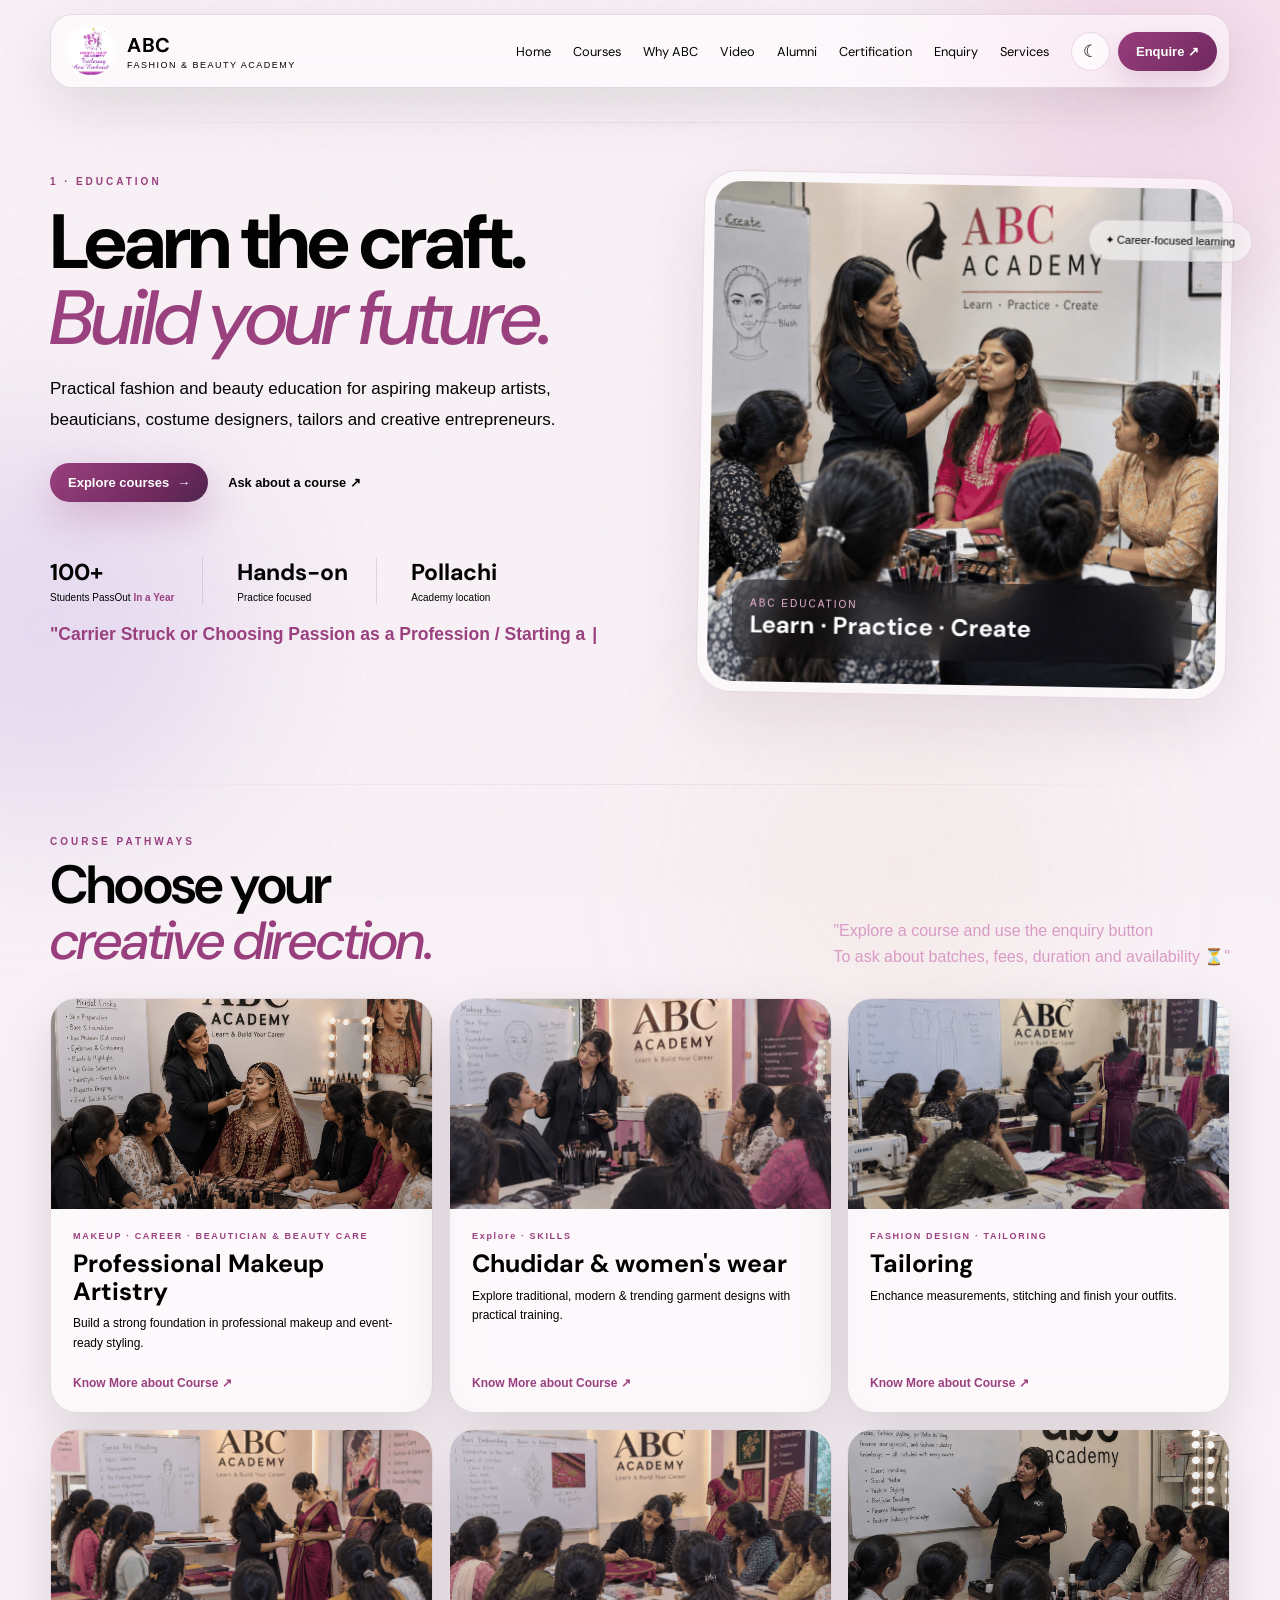
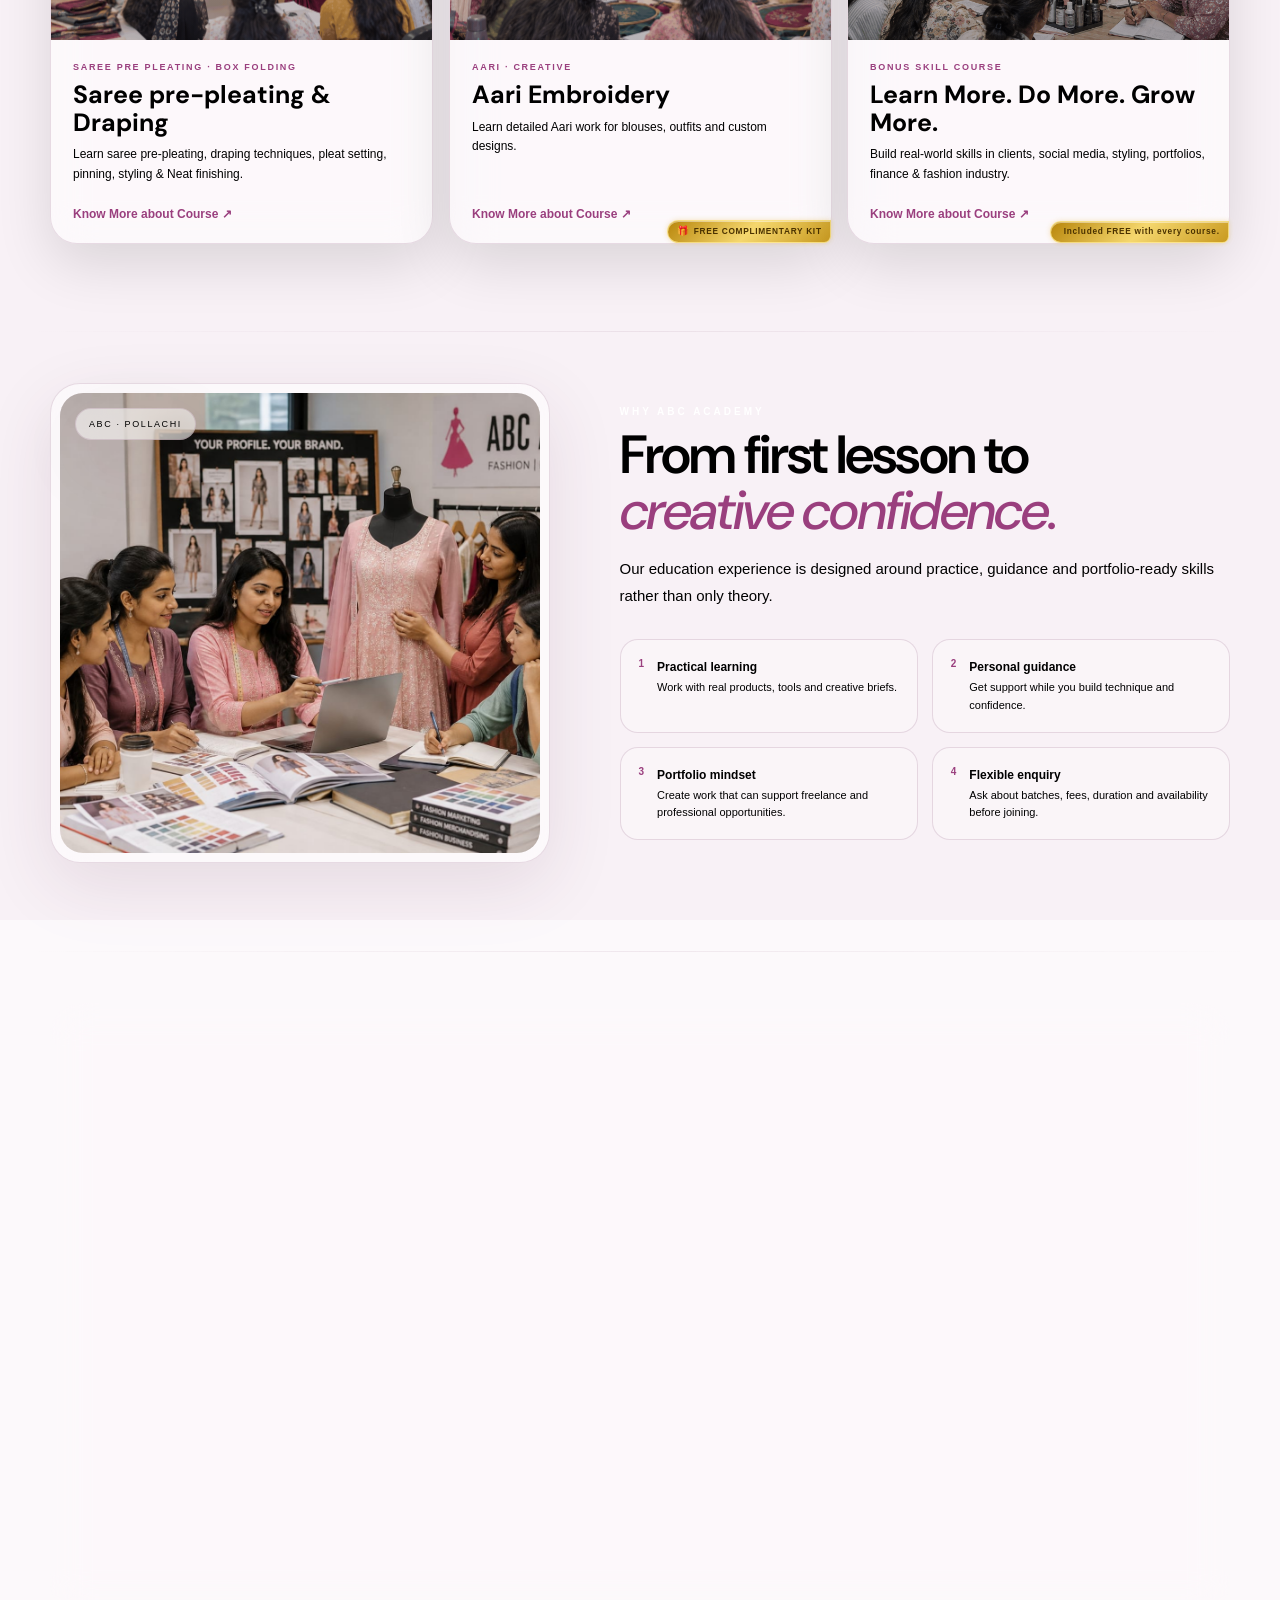
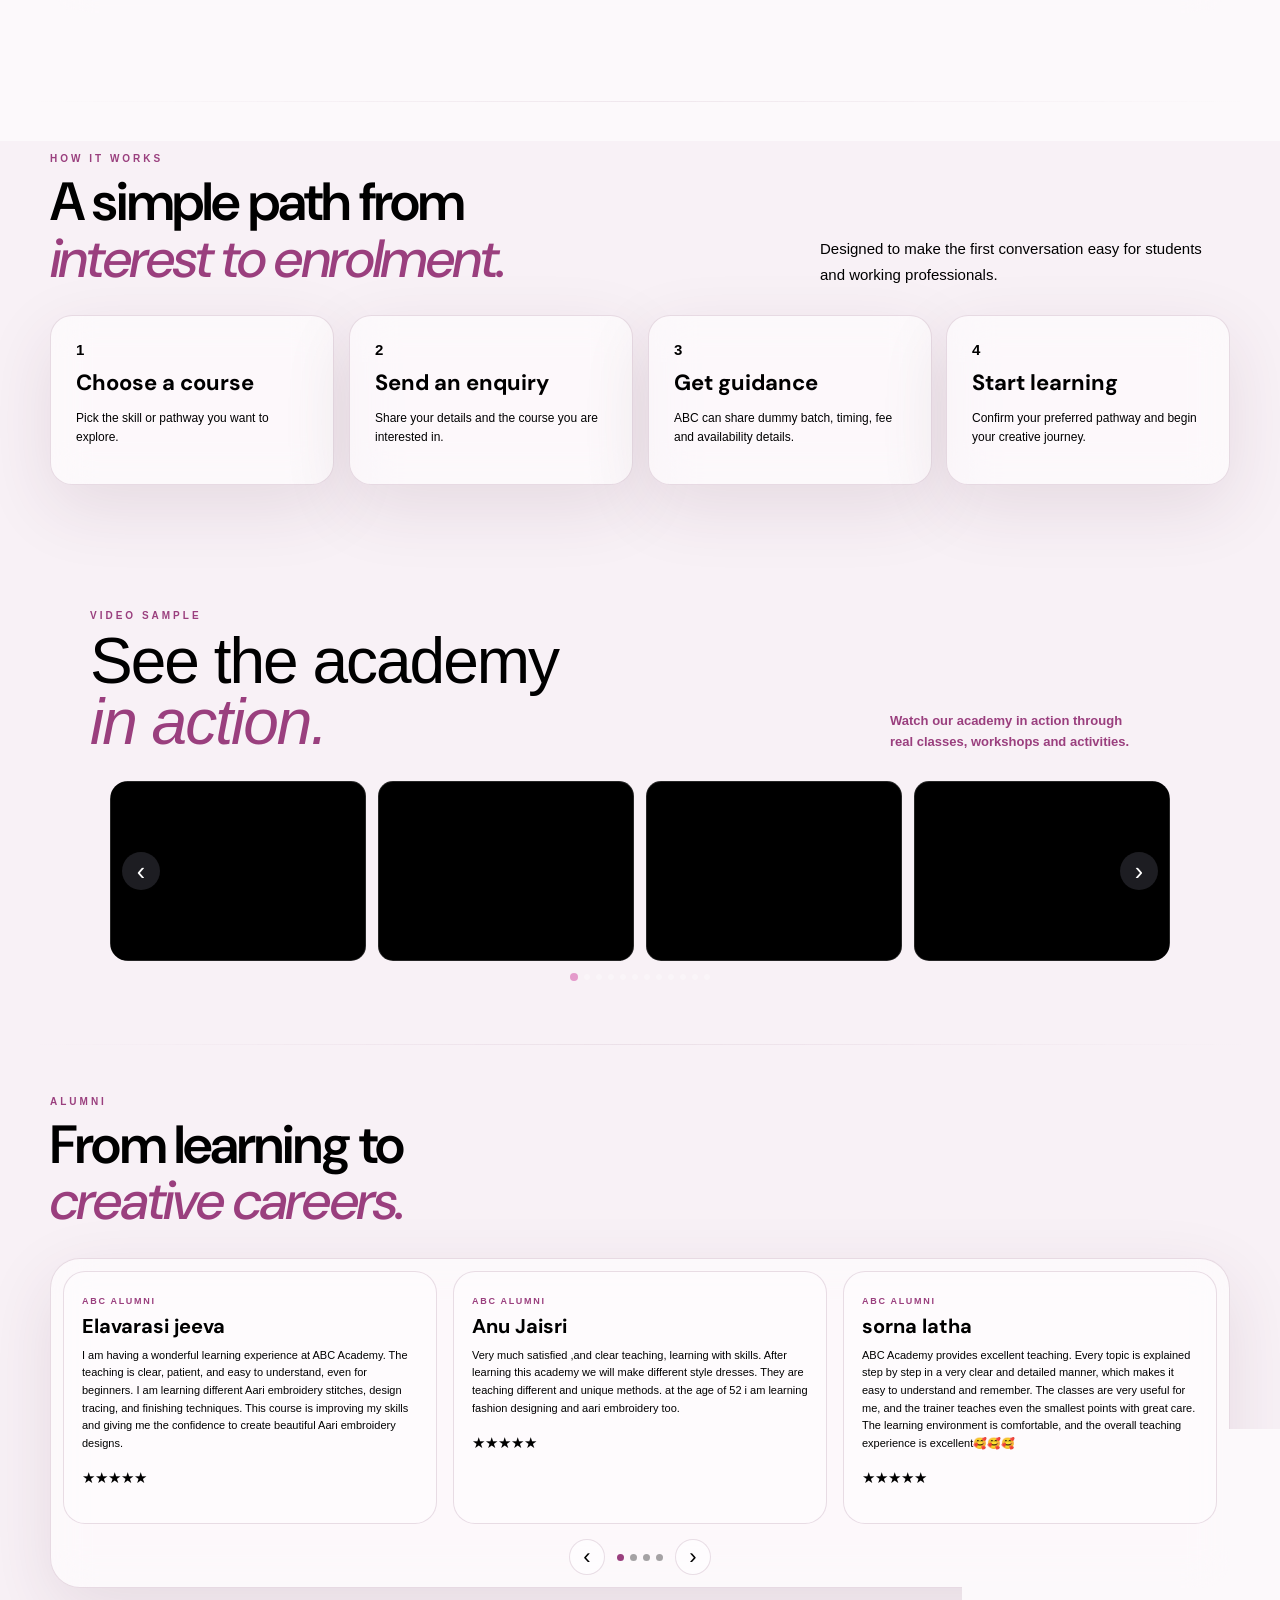
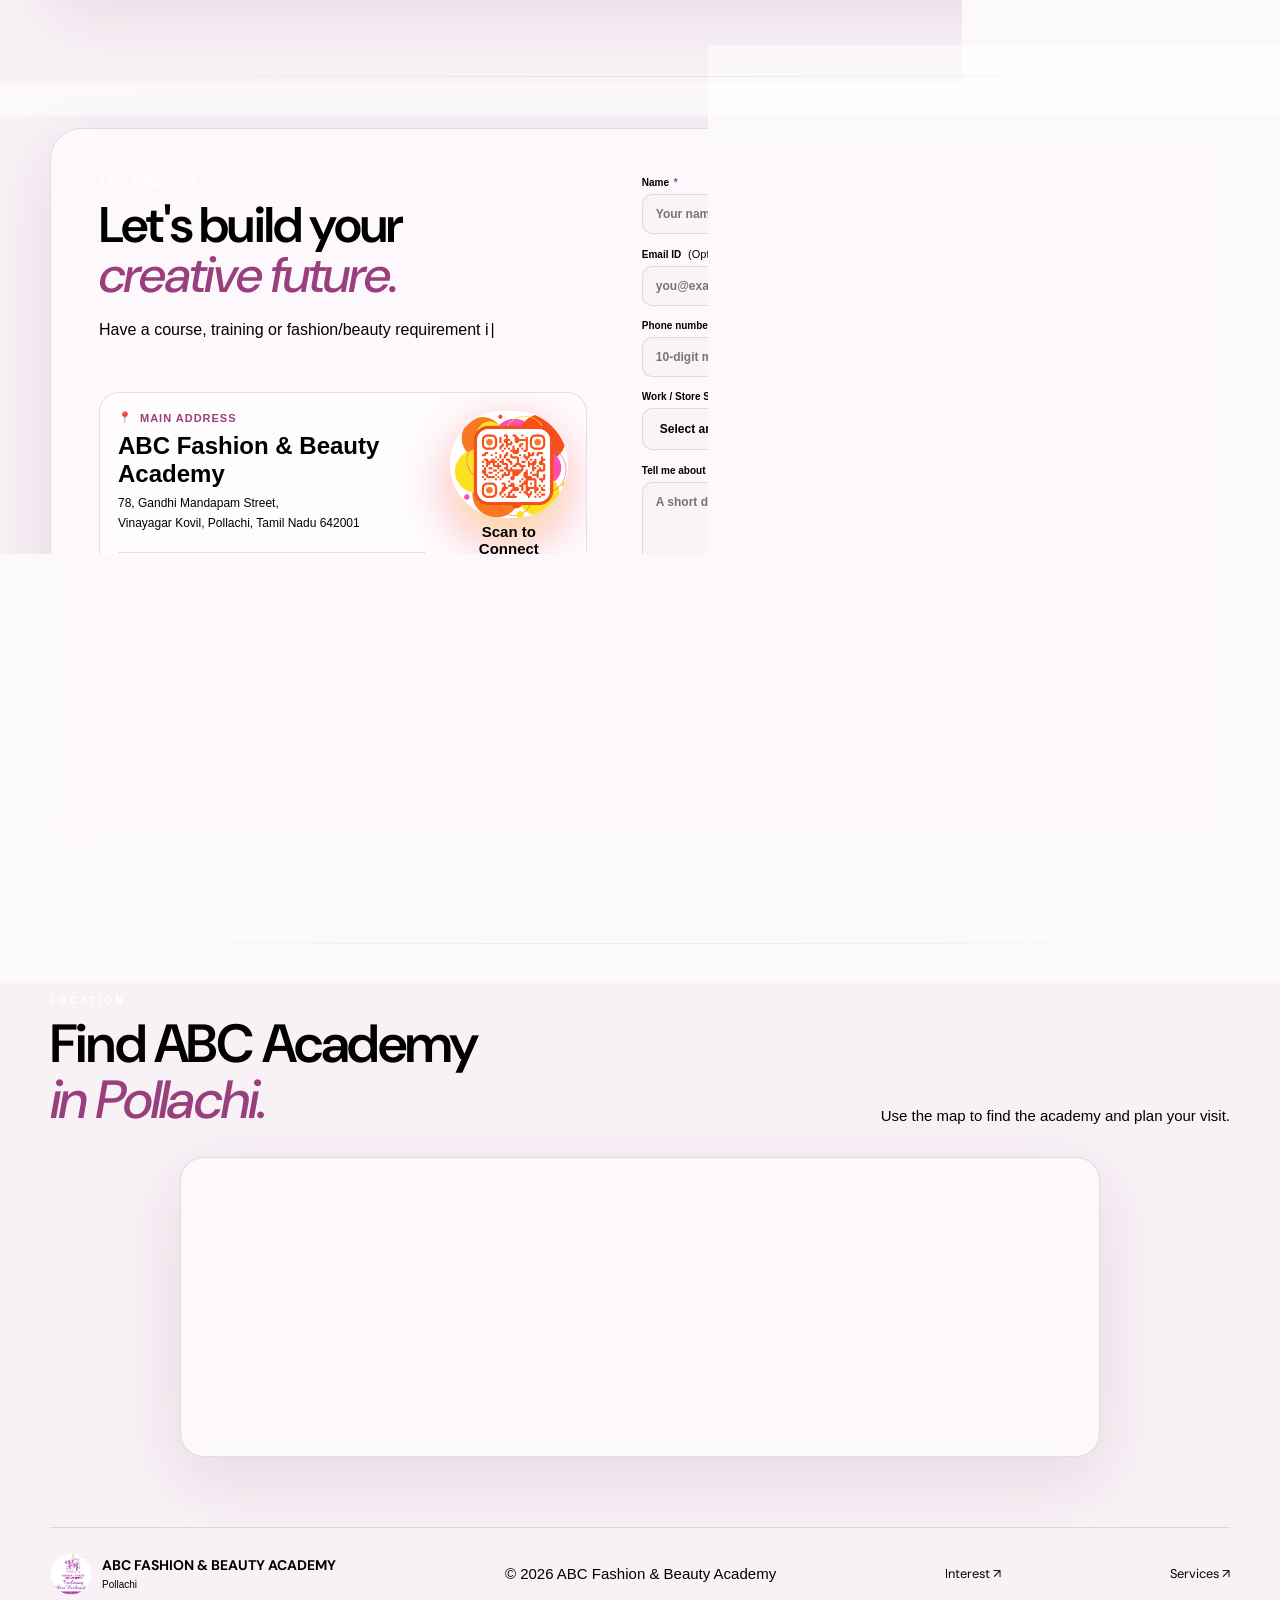
==== commit a6b3f853: "Update education.html" ====
--- a/education.html
+++ b/education.html
@@ -1124,7 +1124,7 @@
                             </div>
                         </div>
                         <div class="academy-qr qr-wrapper">
-                            <img src="/ABC_Academy_Final_Site/assets/ABC Fashion & Beauty Academy 1 QR.png"
+                            <img src="assets/ABC Fashion & Beauty Academy 1 QR.png"
                                 style="border-radius: 30px;zoom: 250%;" alt="ABC Academy QR code — scan to connect">
                             <strong class="heartbeat" style="font-size: 100%;">Scan to Connect</strong>
                             
@@ -1796,4 +1796,4 @@
     
 </body>
 
-</html>+</html>
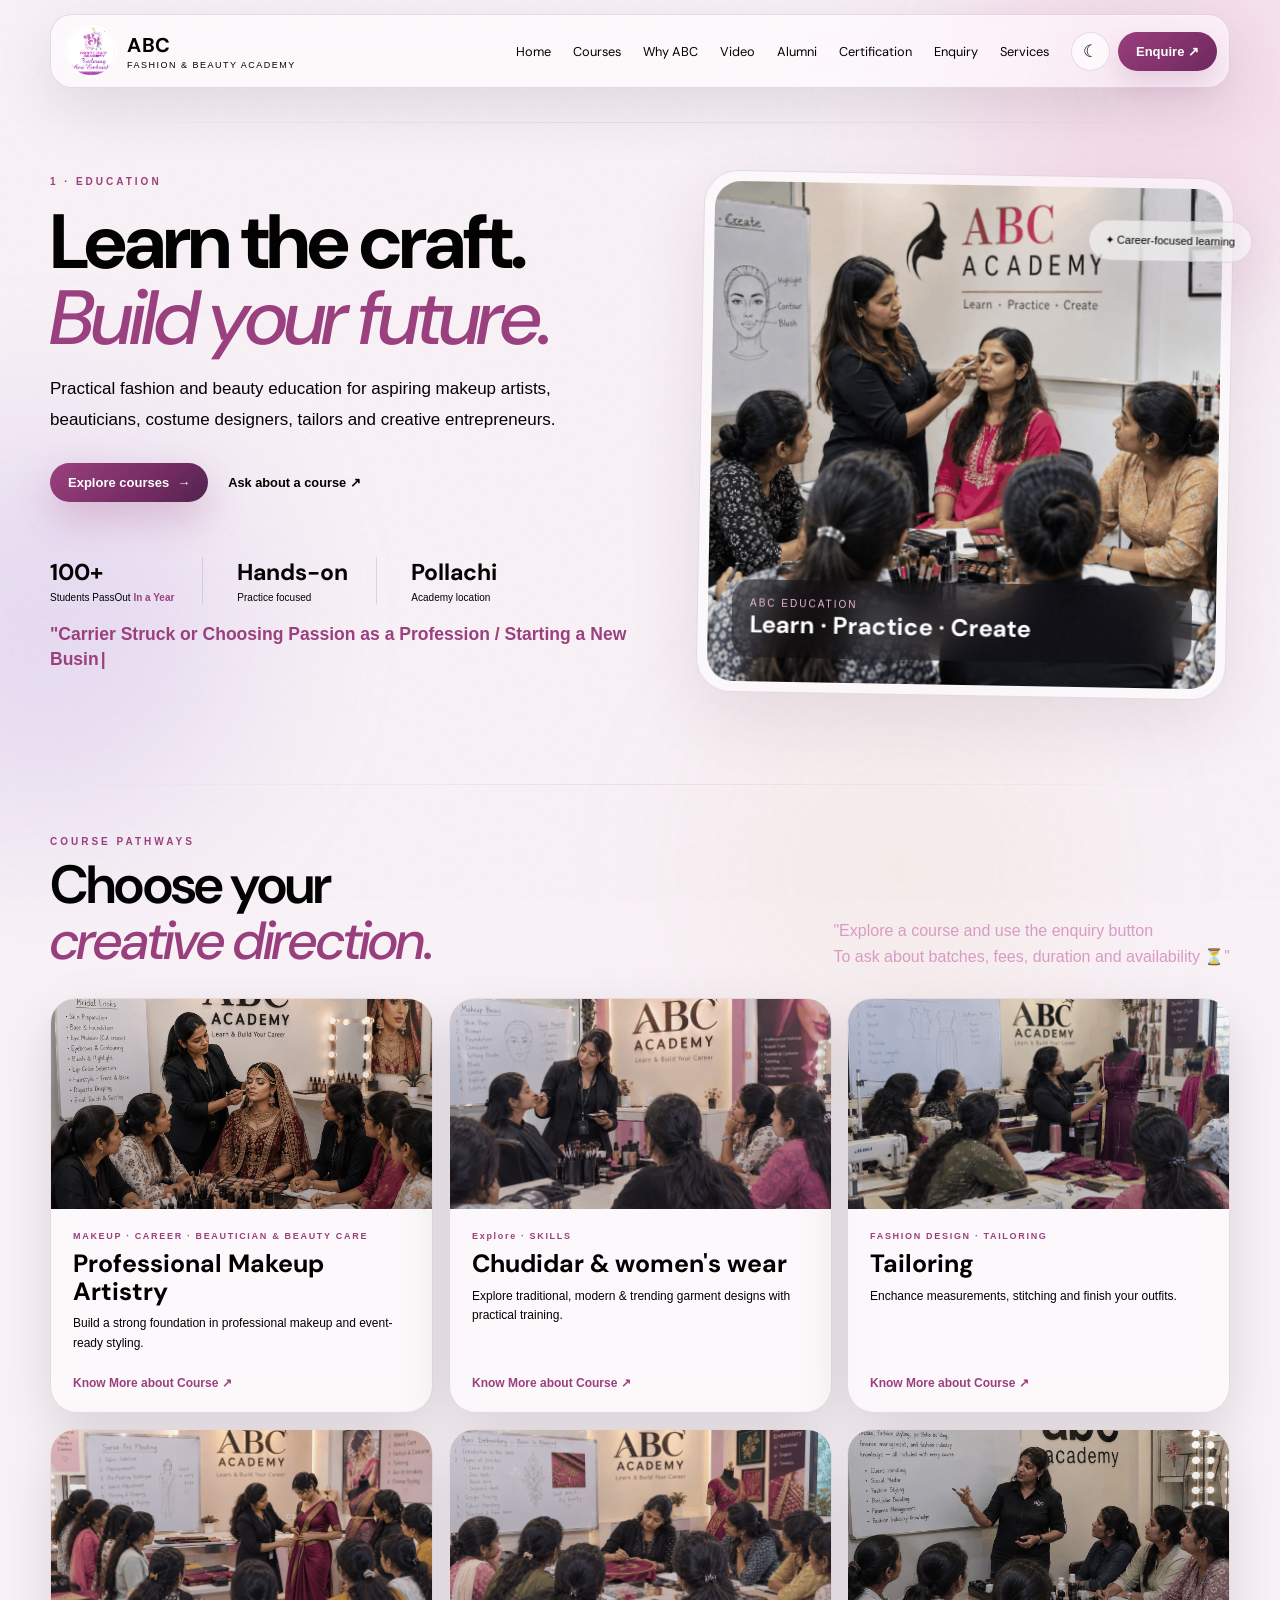
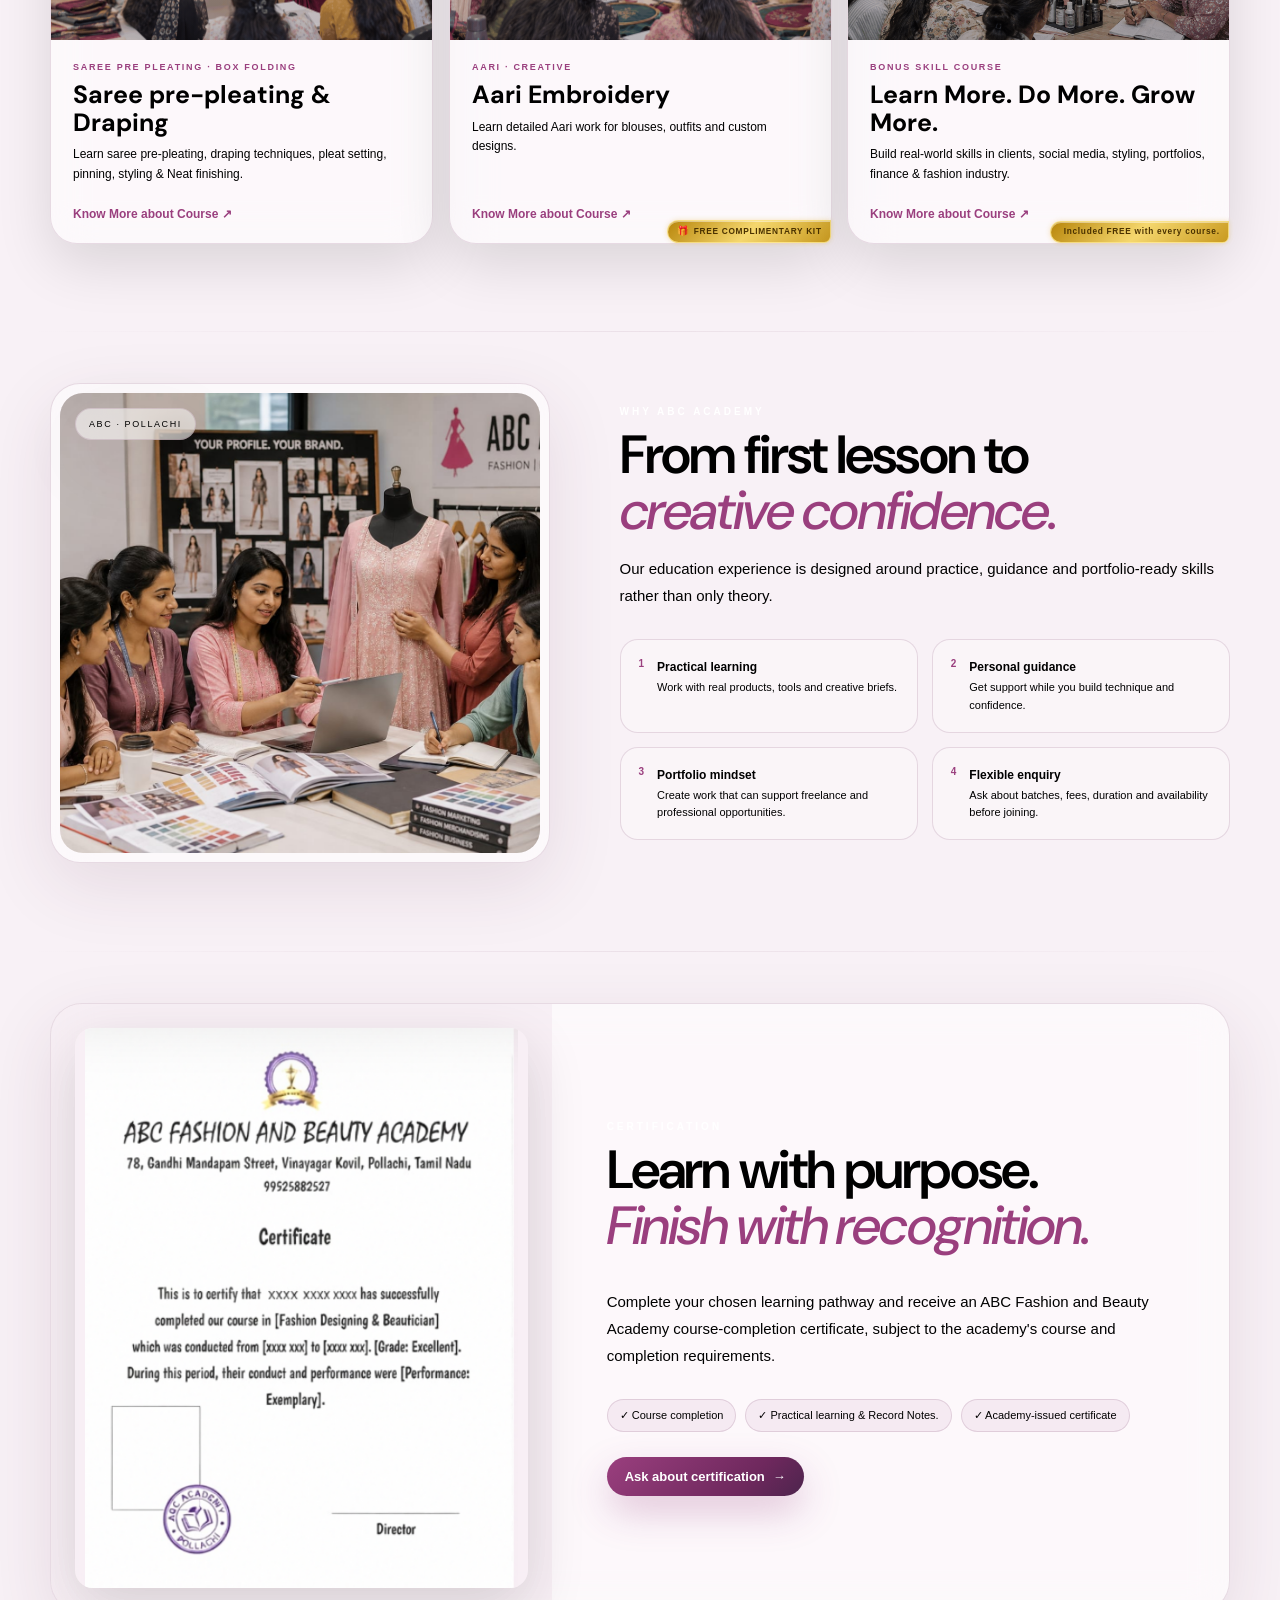
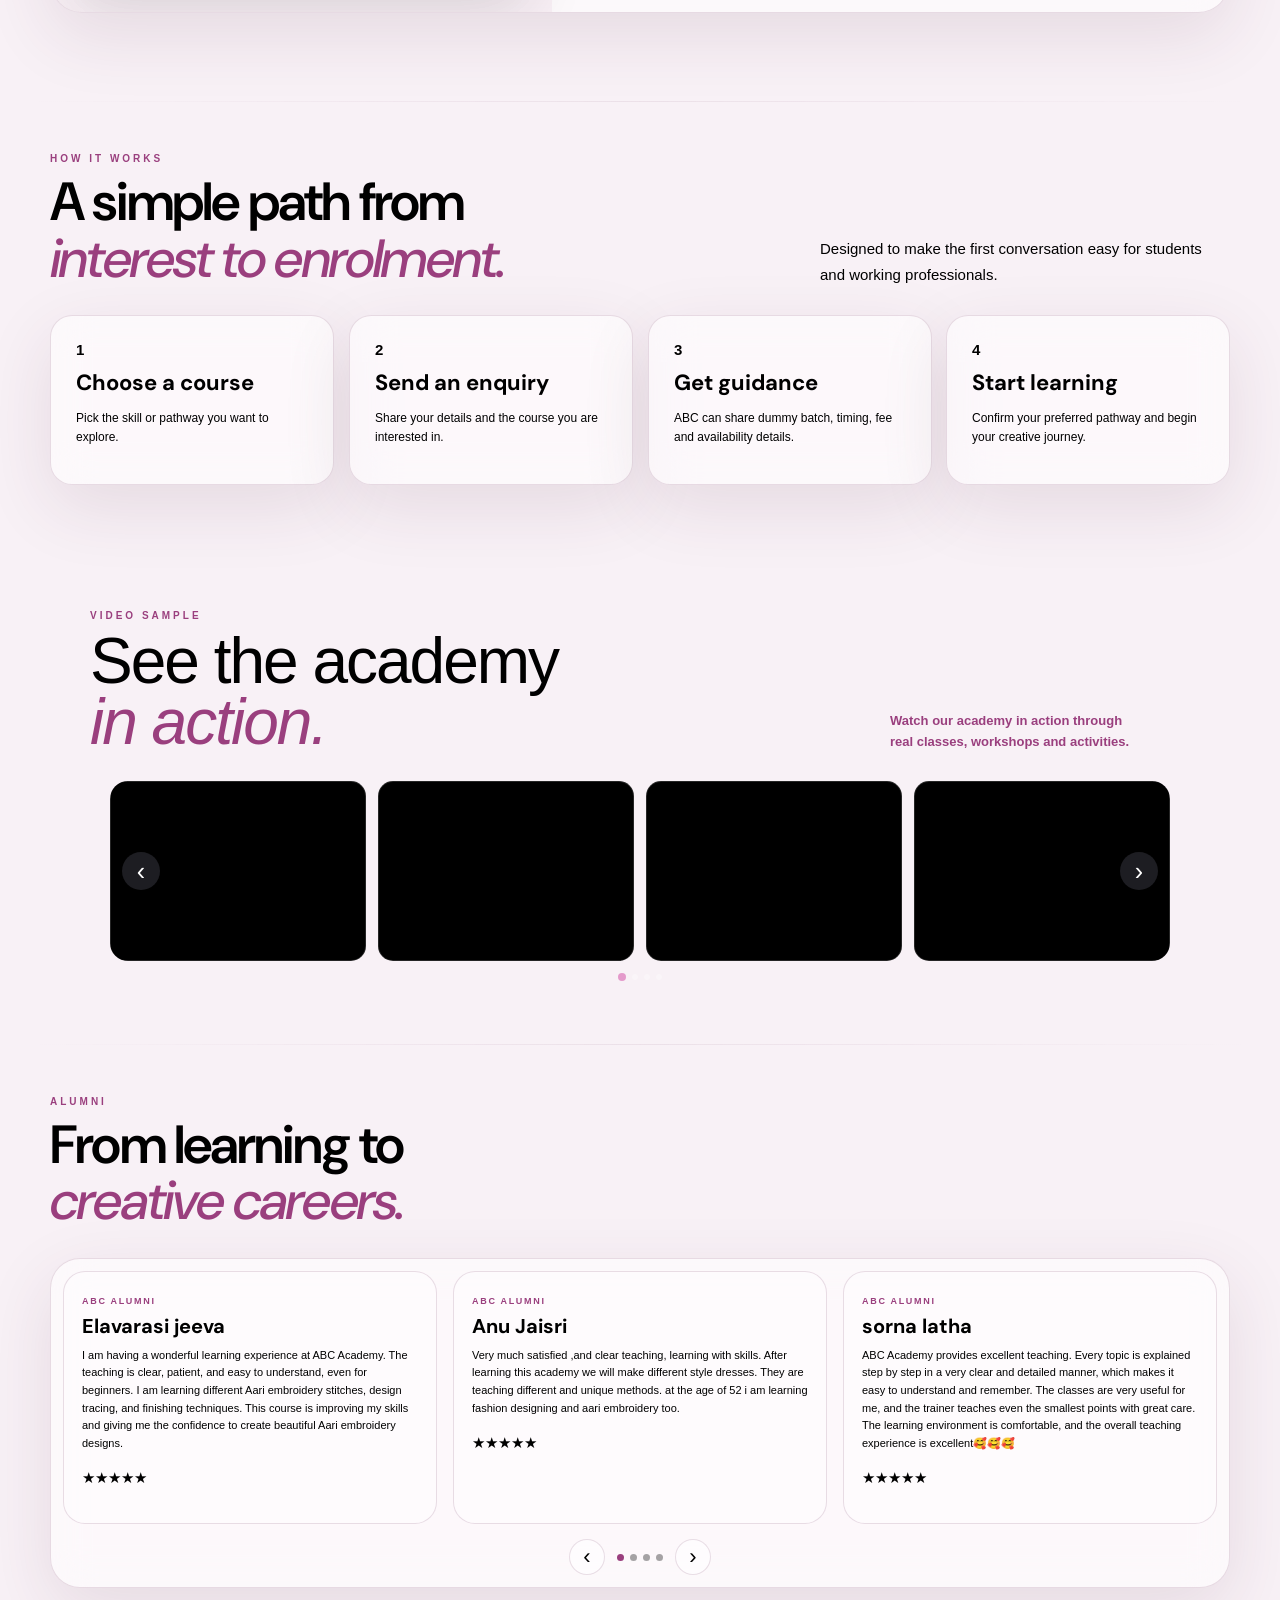
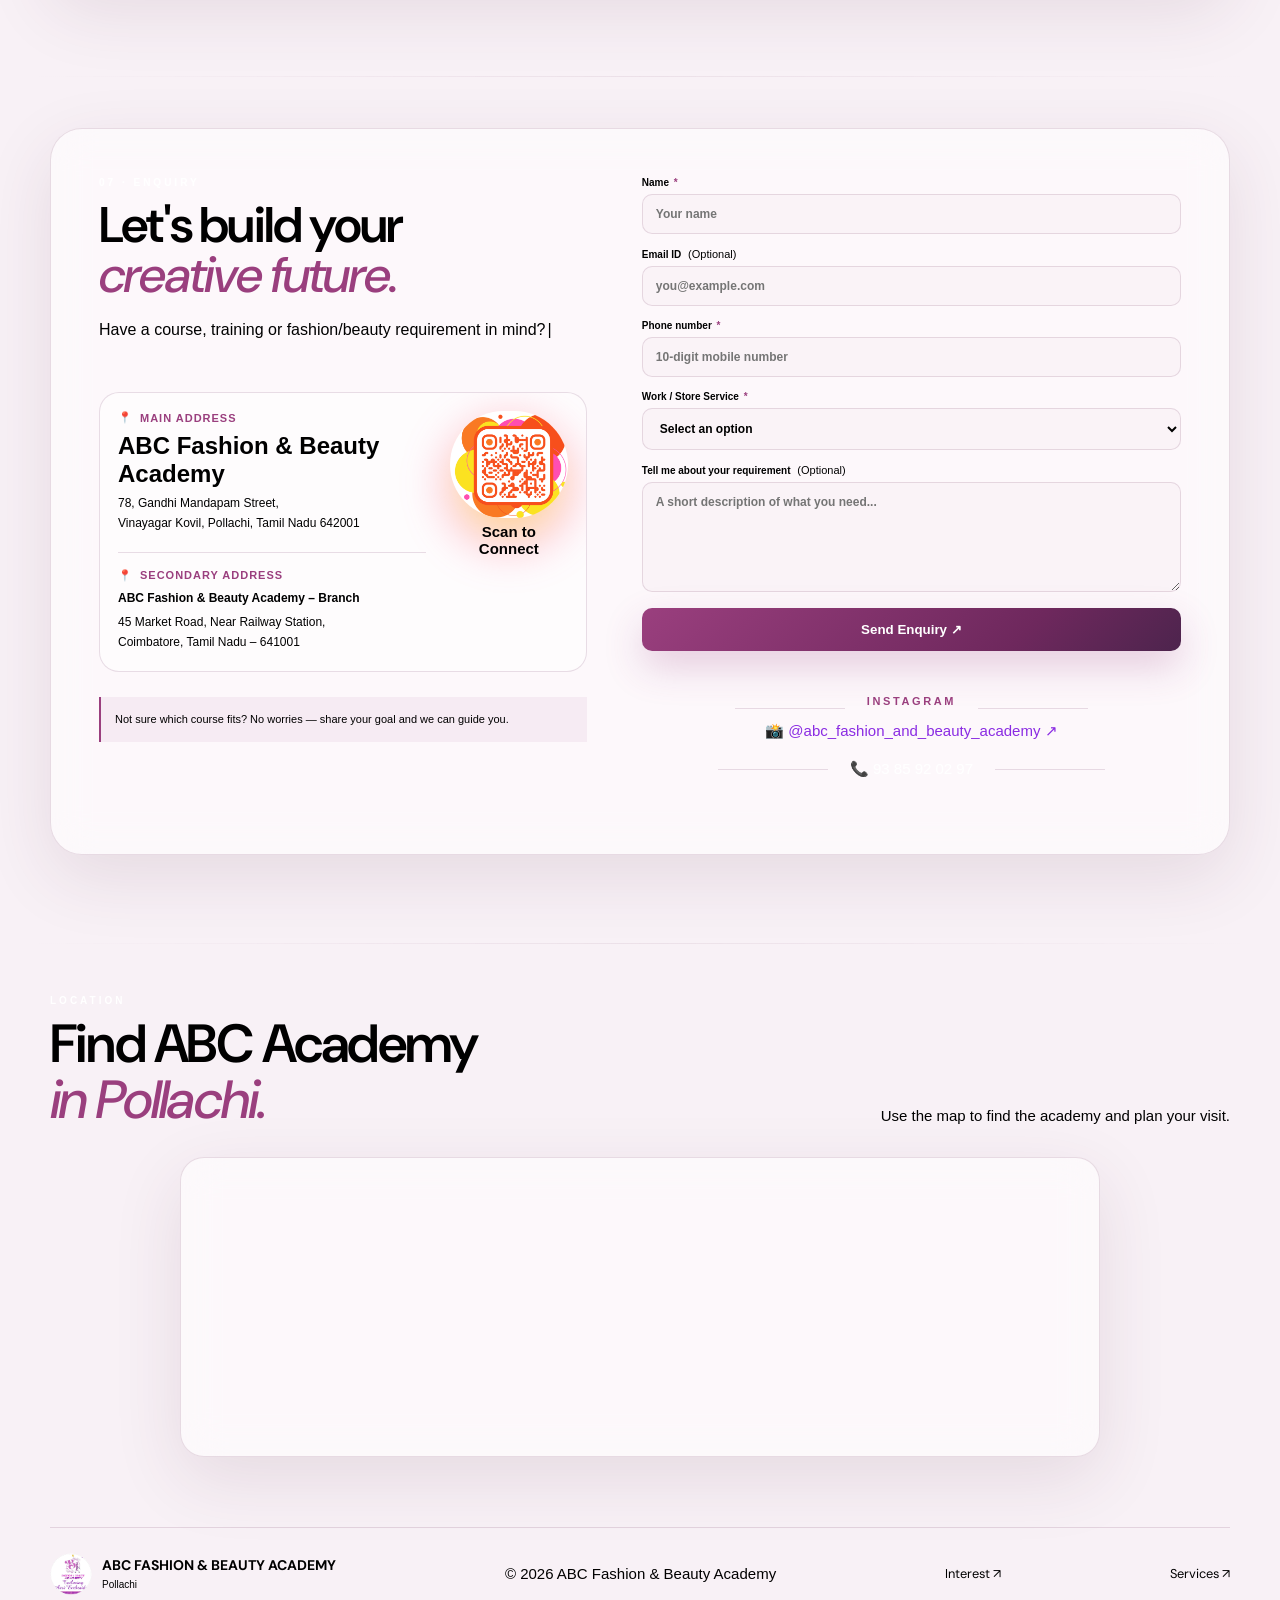
==== commit 8f168f92: "Update education.html" ====
--- a/education.html
+++ b/education.html
@@ -805,7 +805,7 @@
 
                         <div class="video-card">
                             <video autoplay muted loop playsinline preload="auto">
-                                <source src="Videos/12f19fa534ab438eb0c47d82778df31c.mp4" type="video/mp4">
+                                <source src="https://ik.imagekit.io/qbz0qge1pjx/Videos/278241477f924382b1a61113437102c3_IeIXGxuEy.mp4" type="video/mp4">
                             </video>
 
 
@@ -814,7 +814,8 @@
 
                         <div class="video-card">
                             <video autoplay muted loop playsinline preload="auto">
-                                <source src="Videos/278241477f924382b1a61113437102c3.mp4" type="video/mp4">
+                                <source src="https://ik.imagekit.io/qbz0qge1pjx/Videos/45b6816ce1a9436480068ccadbfb47b8(1)_hqpIe01yX3.mp4
+" type="video/mp4">
                             </video>
 
 
@@ -823,7 +824,7 @@
 
                         <div class="video-card">
                             <video autoplay muted loop playsinline preload="auto">
-                                <source src="Videos/45b6816ce1a9436480068ccadbfb47b8(1).mp4" type="video/mp4">
+                                <source src="https://ik.imagekit.io/qbz0qge1pjx/Videos/VID-20260916-WA0010(1)_mP49NBXg2.mp4" type="video/mp4">
                             </video>
 
 
@@ -832,7 +833,7 @@
 
                         <div class="video-card">
                             <video autoplay muted loop playsinline preload="auto">
-                                <source src="Videos/558dab3f39974762aa0f8d9621b0f264.mp4" type="video/mp4">
+                                <source src="https://ik.imagekit.io/qbz0qge1pjx/Videos/VID-20260916-WA0011(1)_OM0xhKU80.mp4" type="video/mp4">
                             </video>
 
 
@@ -841,7 +842,7 @@
 
                         <div class="video-card">
                             <video autoplay muted loop playsinline preload="auto">
-                                <source src="Videos/5b05b2c1645b4b0c84a7103160083d14.mp4" type="video/mp4">
+                                <source src="https://ik.imagekit.io/qbz0qge1pjx/Videos/VID-20260917-WA0015(1)_rsr8AIpF8.mp4" type="video/mp4">
                             </video>
 
 
@@ -850,7 +851,7 @@
 
                         <div class="video-card">
                             <video autoplay muted loop playsinline preload="auto">
-                                <source src="Videos/7c98c581494843b2a964936b15eb12b5.mp4" type="video/mp4">
+                                <source src="https://ik.imagekit.io/qbz0qge1pjx/Videos/VID-20260917-WA0059_fjcM8QVr_N.mp4" type="video/mp4">
                             </video>
 
 
@@ -859,58 +860,21 @@
 
                         <div class="video-card">
                             <video autoplay muted loop playsinline preload="auto">
-                                <source src="Videos/d69def738d524cc79903093c4dcd9b47.mp4" type="video/mp4">
+                                <source src="https://ik.imagekit.io/qbz0qge1pjx/Videos/VID-20260917-WA0055_4L5iionpf.mp4" type="video/mp4">
                             </video>
 
 
                         </div>
 
 
-                        <div class="video-card">
-                            <video autoplay muted loop playsinline preload="auto">
-                                <source src="Videos/VID-20260916-WA0010(1).mp4" type="video/mp4">
-                            </video>
-                        </div>
-
-                        <div class="video-card">
-                            <video autoplay muted loop playsinline preload="auto">
-                                <source src="Videos/VID-20260917-WA0055.mp4" type="video/mp4">
-                            </video>
-                        </div>
-
-                        <div class="video-card">
-                            <video autoplay muted loop playsinline preload="auto">
-                                <source src="Videos/VID-20260917-WA0015(1).mp4" type="video/mp4">
-                            </video>
-                        </div>
-
-                        <div class="video-card">
-                            <video autoplay muted loop playsinline preload="auto">
-                                <source src="Videos/VID-20260917-WA0040.mp4" type="video/mp4">
-                            </video>
-                        </div>
-
-                        <div class="video-card">
-                            <video autoplay muted loop playsinline preload="auto">
-                                <source src="Videos/VID-20260917-WA0055.mp4" type="video/mp4">
-                            </video>
-                        </div>
-
-                        <div class="video-card">
-                            <video autoplay muted loop playsinline preload="auto">
-                                <source src="Videos/VID-20260917-WA0059.mp4" type="video/mp4">
-                            </video>
-                        </div>
-                        <div class="video-card">
-                            <video autoplay muted loop playsinline preload="auto">
-                                <source src="Videos/VID-20260917-WA0061.mp4" type="video/mp4">
-                            </video>
-                        </div>
-                        <div class="video-card">
-                            <video autoplay muted loop playsinline preload="auto">
-                                <source src="Videos/VID-20260918-WA0000.mp4" type="video/mp4">
-                            </video>
-                        </div>
+                       
+
+                       
+
+                        
+
+                        
+                       
 
                     </div>
 
